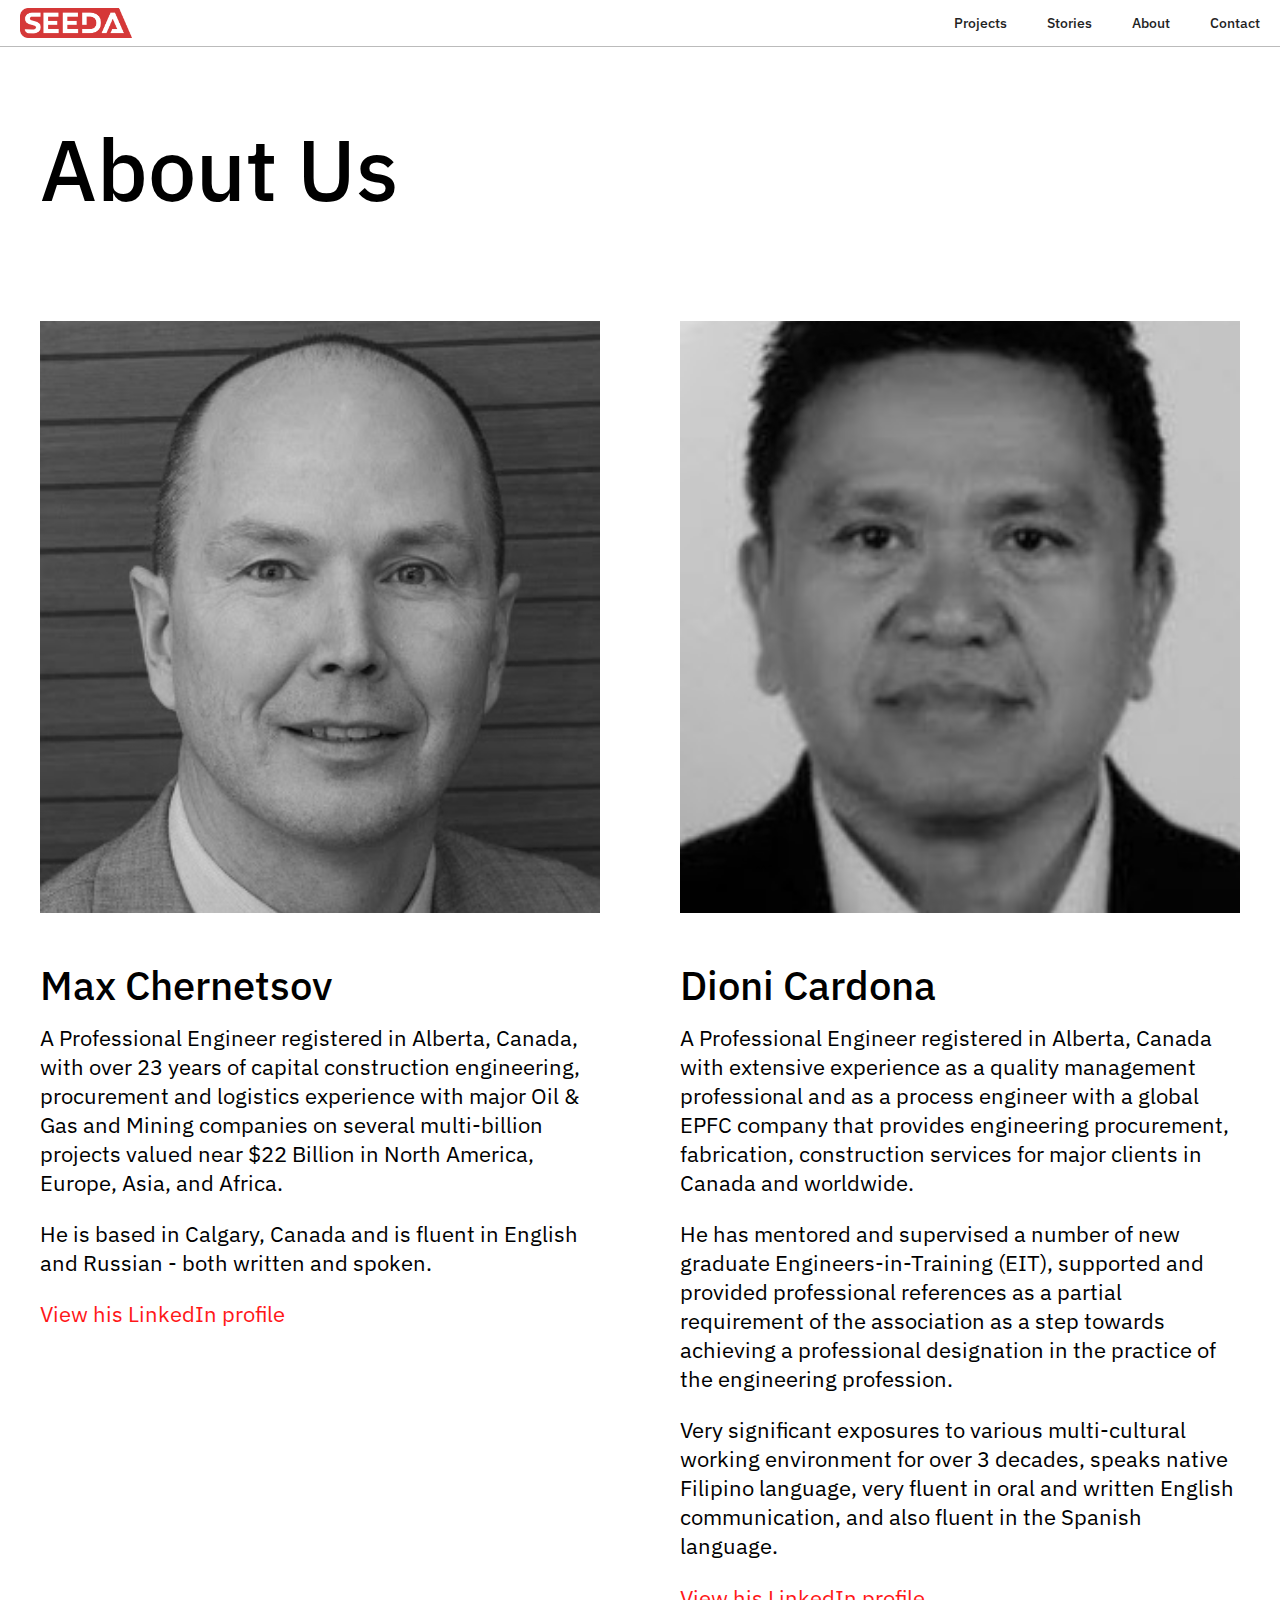
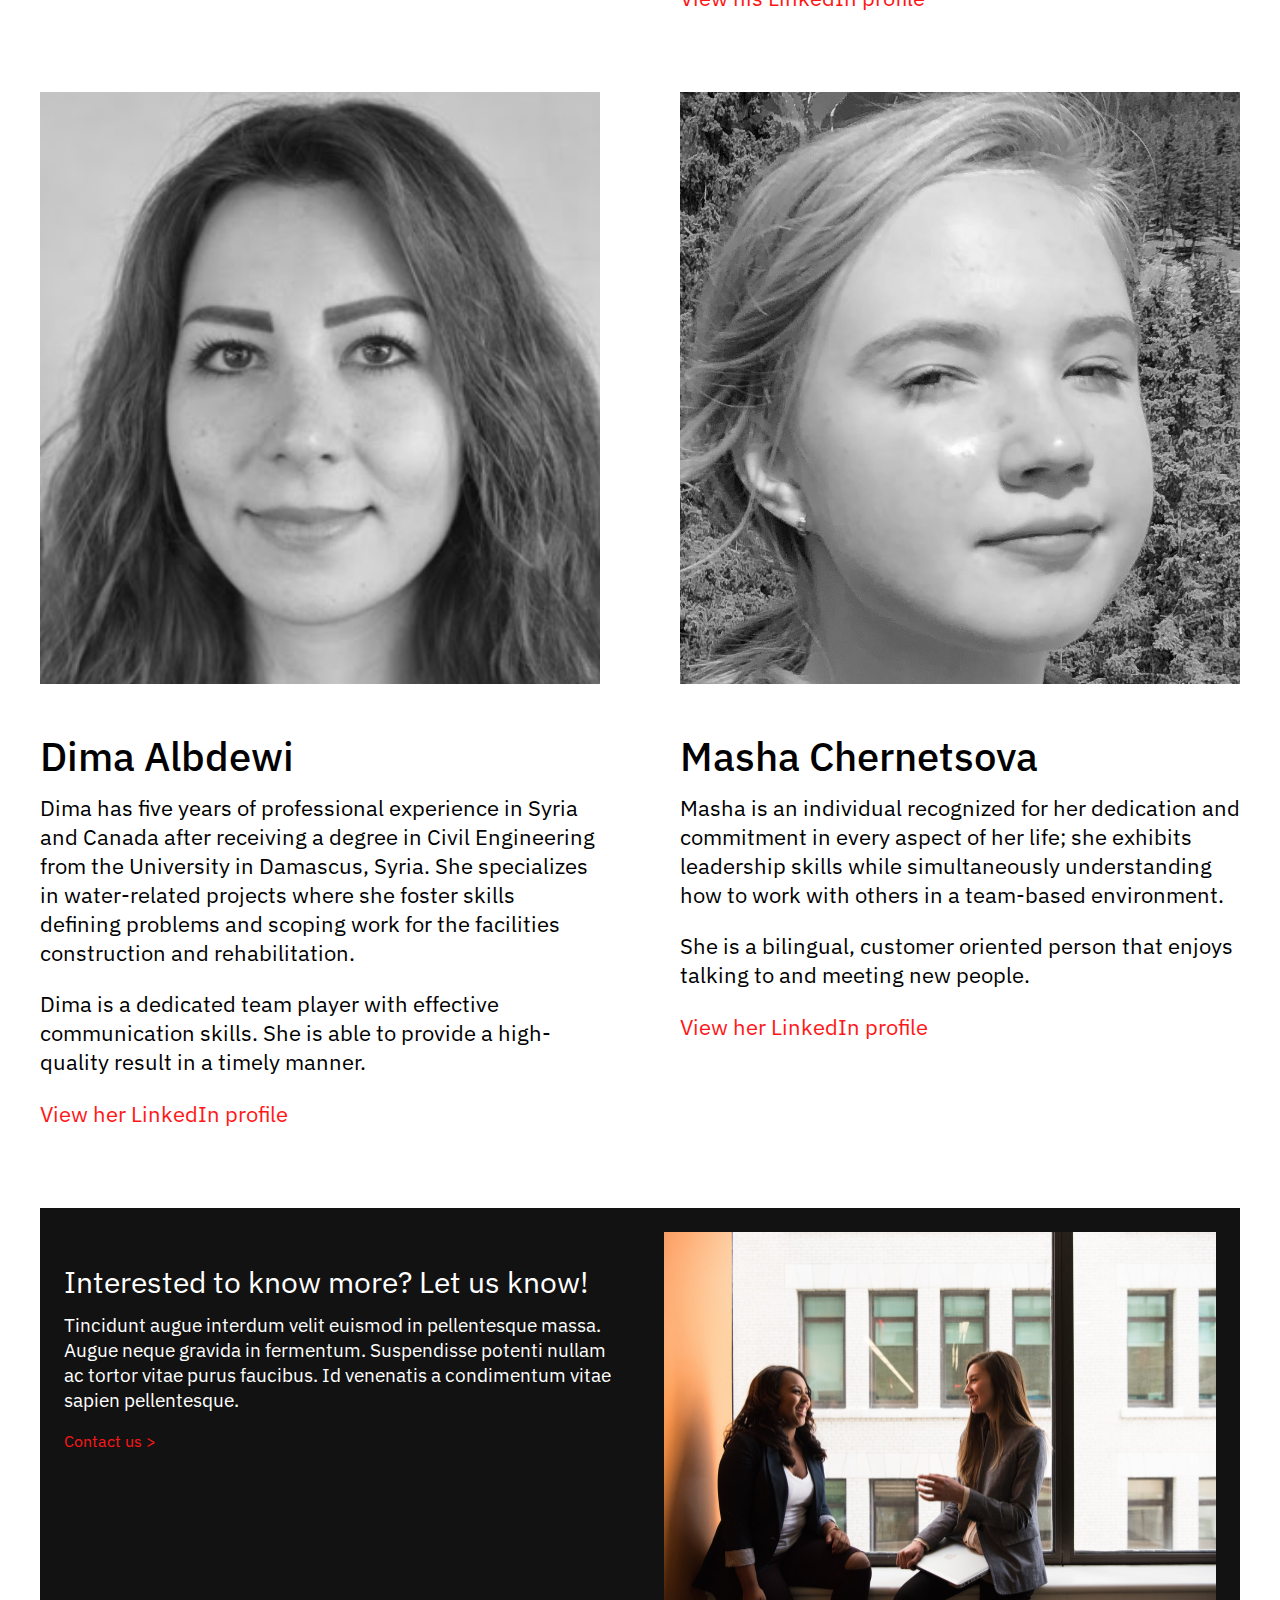
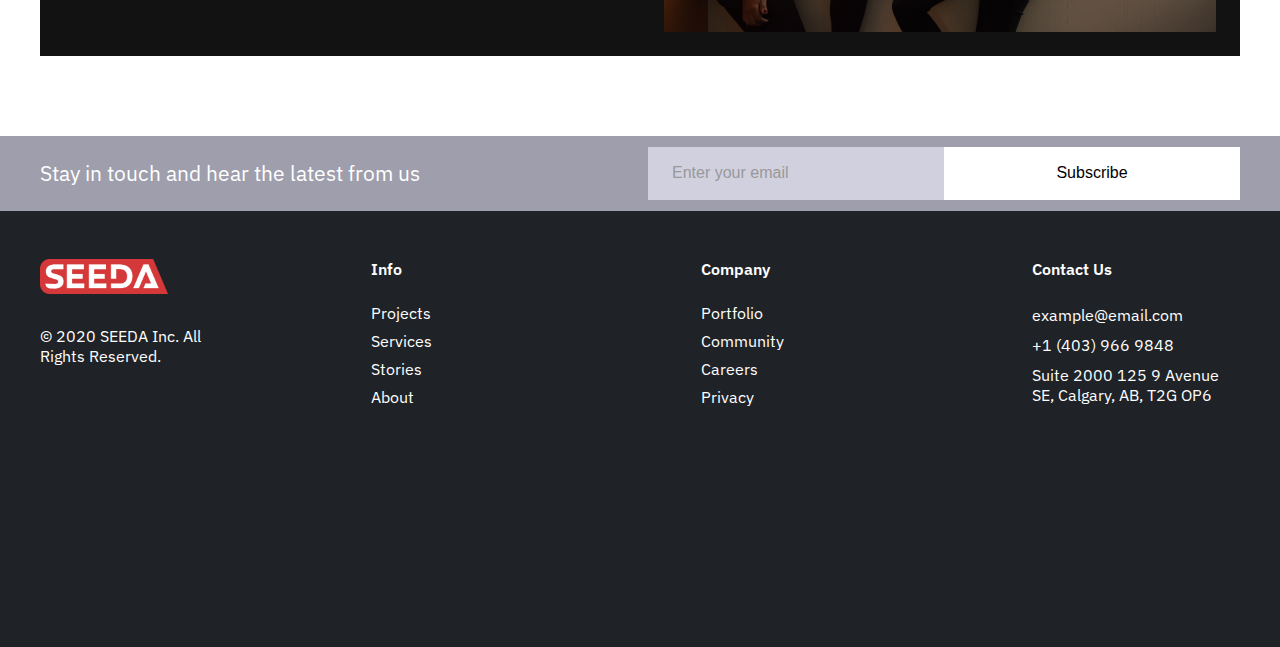
==== P2/pages/about.html @ 29798491 "White header for pages" ====
<!DOCTYPE html>
<html lang="en">

<head>
    <meta charset="UTF-8">
    <meta name="viewport" content="width=device-width, initial-scale=1.0">
    <link rel="shortcut icon" href="/img/favicon.ico" type="image/x-icon">
    <link rel="stylesheet" type="text/css" href="../css/main.css">

    <title>SEEDA</title>
</head>

<body>

    <header class="header">
        <nav>
            <a href="../index.html"><img src="../img/logo.png" alt="Seeda's logo" class="logo"></a>
            <input class="menu-btn" type="checkbox" id="menu-btn" />
            <label class="menu-icon" for="menu-btn"><span class="navicon"></span></label>
            <ul class="menu">
                <li><a href="./projects.html">Projects</a></li>
                <li><a href="./stories.html">Stories</a></li>
                <li><a href="./about.html">About</a></li>
                <li><a href="./contact.html">Contact</a></li>
            </ul>
        </nav>
    </header>

    <div class="cover-medium">
        <div>
            <div class="wrap-content">
                <h1>About Us</h1>
            </div>
        </div>
    </div>


    <main>
        <section class="wrap-content">
            <div class="two-column font-large team">
                <div>
                    <img src="../img/max.jpg" alt="max">
                    <h3>Max Chernetsov</h3>
                    <p>A Professional Engineer registered in Alberta, Canada, with over 23 years of capital construction
                        engineering, procurement and logistics experience with major Oil & Gas and Mining companies on
                        several multi-billion projects valued near $22 Billion in North America, Europe, Asia, and
                        Africa.
                    </p>

                    <p>He is based in Calgary, Canada and is fluent in English and Russian - both written and spoken.
                    </p>
                    <a
                        href="https://www.google.com/url?q=https%3A%2F%2Fwww.linkedin.com%2Fin%2Fchernetsov%2F&sa=D&sntz=1&usg=AFQjCNHEGzBN2hoJpLAjLWZOk4k6UPvl4Q">View
                        his LinkedIn profile</a>
                </div>

                <div>
                    <img src="../img/dioni.jpg" alt="dioni">
                    <h3>Dioni Cardona</h3>
                    <p>A Professional Engineer registered in Alberta, Canada with extensive experience as a quality
                        management professional and as a process engineer with a global EPFC company that provides
                        engineering procurement, fabrication, construction services for major clients in Canada and
                        worldwide.
                    </p>

                    <p>
                        He has mentored and supervised a number of new graduate
                        Engineers-in-Training (EIT), supported and provided professional references as a partial
                        requirement of the association as a step towards achieving a professional designation in the
                        practice of the engineering profession.
                    </p>

                    <p>
                        Very significant exposures to various multi-cultural working environment for over 3 decades,
                        speaks native Filipino language, very fluent in oral and written English communication, and also
                        fluent in the Spanish language.
                    </p>
                    <a
                        href="https://www.google.com/url?q=https%3A%2F%2Fwww.linkedin.com%2Fin%2Fdioni-cardona-p-eng-861a95b%2F&sa=D&sntz=1&usg=AFQjCNEiv5-xa67P0yOlS4v9sBC2MbOwwg">View
                        his LinkedIn profile</a>
                </div>
            </div>


            <div class="two-column font-large team">
                <div>
                    <img src="../img/dima.jpg" alt="dima">
                    <h3>Dima Albdewi</h3>
                    <p>Dima has five years of professional experience in Syria and Canada after receiving a degree in
                        Civil Engineering from the University in Damascus, Syria. She specializes in water-related
                        projects where she foster skills defining problems and scoping work for the facilities
                        construction and rehabilitation.
                    </p>

                    <p>Dima is a dedicated team player with effective communication skills. She is able to provide a
                        high-quality result in a timely manner.
                    </p>
                    <a
                        href="https://www.google.com/url?q=https%3A%2F%2Fwww.linkedin.com%2Fin%2Fdima-albdewi-a69649161%2F&sa=D&sntz=1&usg=AFQjCNGa8SCC_V7tM4zCRSNM-z7qBp2xDg">View
                        her LinkedIn profile</a>
                </div>

                <div>
                    <img src="../img/masha.jpg" alt="masha">
                    <h3>Masha Chernetsova</h3>
                    <p>Masha is an individual recognized for her dedication and commitment in every aspect of her life;
                        she exhibits leadership skills while simultaneously understanding how to work with others in a
                        team-based environment.
                    </p>

                    <p>She is a bilingual, customer oriented person that enjoys talking to and meeting new people.
                    </p>
                    <a
                        href="https://www.google.com/url?q=https%3A%2F%2Fwww.linkedin.com%2Fin%2Fmasha-chernetsov-b4a321187%2F&sa=D&sntz=1&usg=AFQjCNEaito_mWlG30HSMkoLWVFlDtFcXw">View
                        her LinkedIn profile</a>
                </div>
            </div>



            <div class="bg-black large-card">
                <div class="text-white">
                    <h3>Interested to know more? Let us know!</h3>
                    <p>Tincidunt augue interdum velit euismod in pellentesque massa. Augue neque gravida in
                        fermentum.
                        Suspendisse potenti nullam ac tortor vitae purus faucibus. Id venenatis a condimentum
                        vitae
                        sapien
                        pellentesque. </p>                
                    <a href="../pages/contact.html">Contact us ></a>
                </div>
                <img src="../img/contact-us.jpg" alt="project site">
            </div>


        </section>


    </main>



    <div class="footer-contact">
        <div class="wrap-content contact-wrapper">
            <div class="contact-text">Stay in touch and hear the latest from us</div>
            <div>
                <form class="contact-form">
                    <input type="email" id="contact-email" name="email" placeholder="Enter your email">
                    <input type="submit" value="Subscribe" id="contact-submit">
                </form>
            </div>
        </div>
    </div>

    <footer>
        <div class="wrap-footer">
            <div class="footer-list">
                <img src="../img/logo.png" alt="SEEDA logo">
                <p class="regular">© 2020 SEEDA Inc. All Rights Reserved.</p>
            </div>
            <div class="footer-list">
                <p>Info</p>
                <a href="#">Projects</a>
                <a href="#">Services</a>
                <a href="#">Stories</a>
                <a href="#">About</a>
            </div>

            <div class="footer-list">
                <p>Company</p>
                <a href="#">Portfolio</a>
                <a href="#">Community</a>
                <a href="#">Careers</a>
                <a href="#">Privacy</a>
            </div>

            <div class="footer-list">
                <p>Contact Us</p>
                <a href="mailto:example@gmail.com">example@email.com</a>
                <a href="tel:+14039669848">+1 (403) 966 9848</a>
                <a href="#">Suite 2000 125 9 Avenue SE, Calgary, AB, T2G OP6</a>
            </div>
        </div>
    </footer>



</body>


</html>
---- P2/css/main.css ----
@import url('https://fonts.googleapis.com/css2?family=Inconsolata&display=swap');
@import url('https://fonts.googleapis.com/css2?family=Heebo:wght@100;200;300;400;500;600;700;800;900&display=swap');
@import url('https://fonts.googleapis.com/css2?family=IBM+Plex+Sans:ital,wght@0,100;0,200;0,300;0,400;0,500;0,600;0,700;1,100;1,200;1,300;1,400;1,500;1,600;1,700&display=swap');
@import url('https://fonts.googleapis.com/css2?family=IBM+Plex+Mono:ital,wght@0,100;0,200;0,300;0,400;0,500;0,600;0,700;1,100;1,200;1,300;1,400;1,500;1,600;1,700&display=swap');
html {
    box-sizing: border-box;
}

* {
    -webkit-font-smoothing: antialiased;
}

body {
    margin: 0;
    font-family: 'IBM Plex Sans', Arial, sans-serif;
}

.two-column {
    display: grid;
    grid-template-columns: repeat(auto-fill, minmax(48.3%, 1fr));
    column-gap: 2rem;
}

.two-column img {
    width: 100%;
    object-fit: cover;
}

.three-column {
    display: grid;
    grid-template-columns: repeat(auto-fill, minmax(20rem, 1fr));
    column-gap: 2rem;
}

.stories {
    margin-bottom: 3rem;
}

.stories img {
    object-fit: cover;
    height: 25rem;
    width: 100%;
}

.stories a {
    color: black;
}

.story h3 {
    margin-bottom: 0;
}

.story:hover {
    text-decoration: underline;
}

/* Project cards */

.projects {
    margin-bottom: 3rem;
}

.project-card img {
    object-fit: cover;
    height: 50rem;
    width: 100%;
}

.project-card a {
    color: black;
}

.project-card h3 {
    margin-bottom: 0;
}

.project-card:hover {
    text-decoration: underline;
}

/* Project page */

.project {
    background-color: #070707;
    color: white;
}

.project .caption {
    color: #ccc;
}

.project-header {
    object-fit: cover;
    height: 35rem;
    width: 100%;
    margin-top: 1rem;
}

.project .two-column {
    grid-template-columns: repeat(auto-fill, minmax(46.3%, 1fr));
    column-gap: 5rem;
    margin-bottom: 4rem;
}

.project-title {
    font-size: calc(6rem + 6 * ((4.4rem - 320px) / 680));
    line-height: 6rem;
    font-weight: 300;
    color: white;
    margin-block-end: 0;
    max-width: 60rem;
    word-wrap: break-word;
}

.project h2 {
    font-weight: 500;
    max-width: 60rem;
    word-wrap: break-word;
}

.project h3 {
    font-weight: 500;
    border-top: 2px solid white;
    display: inline-block;
    padding-top: 0.5rem;
    margin-top: 4rem;
    margin-bottom: 3rem;
}

.project h4 {
    font-weight: 600;
    color: white;
    margin-block-start: 0rem;
}

p {
    margin-block-start: 0rem;
}

a {
    color: #FF1718;
    text-decoration: none;
}

a:hover {
    text-decoration: underline;
}

img {
    max-width: 100%;
}

.caption {
    font-size: 1rem;
    color: #666;
}

pre {
    border-radius: 0.3rem;
}

/* header */

.header {
    background-color: white;
    position: fixed;
    border-bottom: 1px solid #BBBBBB;
    top: 0;
    width: 100%;
    z-index: 3;
}

.header ul {
    margin: 0;
    padding: 0;
    list-style: none;
    overflow: hidden;
    background-color: white;
}

.header li a {
    display: block;
    padding: 13px 20px;
    font-size: 0.9rem;
    font-weight: 500;
    text-decoration: none;
    color: #222;
}

.header li a:hover, .header .menu-btn:hover {
    text-decoration: underline;
}

.header .logo {
    display: block;
    float: left;
    width: 7rem;
    padding: 8px 20px;
    text-decoration: none;
}

/* menu */

.header .menu {
    clear: both;
    max-height: 0;
    transition: max-height .3s ease-in;
}

/* menu icon */

.header .menu-icon {
    cursor: pointer;
    display: inline-block;
    float: right;
    padding: 24px 20px;
    position: relative;
    user-select: none;
}

.header .menu-icon .navicon {
    background: #111;
    display: block;
    height: 2px;
    position: relative;
    transition: background .3s ease-out;
    width: 18px;
}

.header .menu-icon .navicon:before, .header .menu-icon .navicon:after {
    background: #111;
    content: '';
    display: block;
    height: 100%;
    position: absolute;
    transition: all .2s ease-out;
    width: 100%;
}

.header .menu-icon .navicon:before {
    top: 5px;
}

.header .menu-icon .navicon:after {
    top: -5px;
}

/* menu btn */

.header .menu-btn {
    display: none;
}

.header .menu-btn:checked~.menu {
    max-height: 540px;
}

.header .menu-btn:checked~.menu-icon .navicon {
    background: transparent;
}

.header .menu-btn:checked~.menu-icon .navicon:before {
    transform: rotate(-45deg);
}

.header .menu-btn:checked~.menu-icon .navicon:after {
    transform: rotate(45deg);
}

.header .menu-btn:checked~.menu-icon:not(.steps) .navicon:before, .header .menu-btn:checked~.menu-icon:not(.steps) .navicon:after {
    top: 0;
}

/* 48em = 768px */

@media (min-width: 65em) {
    .header li {
        float: left;
    }
    .header .menu {
        clear: none;
        float: right;
        max-height: none;
    }
    .header .menu-icon {
        display: none;
    }
    .demo {
        margin-bottom: 6rem;
        background-color: #DEDDE1;
    }
}

/* body */

main {
    padding-top: 2.9rem;
    padding-left: 1rem;
    padding-right: 1rem;
    margin-bottom: 5rem;
}

.brands {
    display: grid;
    grid-template-columns: repeat(auto-fill, minmax(6rem, 1fr));
    column-gap: 3rem;
    align-items: center;
    justify-items: center;
    max-width: 75rem;
    margin-left: auto;
    margin-right: auto;
    padding-right: 1rem;
    padding-left: 1rem;
}

.brands img {
    filter: grayscale(100%);
    max-height: 6rem;
    max-width: 8rem;
}

.brands img:hover {
    filter: grayscale(0%);
}

.wrap-content {
    max-width: 75rem;
    margin-left: auto;
    margin-right: auto;
    padding: 0rem 0rem;
}

section {
    padding: 4rem 1rem 5rem 1rem;
}

.section-body {
    display: grid;
    grid-template-columns: repeat(auto-fill, minmax(51%, 1fr));
    margin-bottom: 1rem;
}

.services-list {
    display: grid;
    grid-template-columns: repeat(auto-fill, minmax(15rem, 1fr));
    column-gap: 5.1rem;
}

.service img {
    max-width: 2rem;
    max-height: 2rem;
    padding-bottom: 0;
    padding-top: 2rem;
}

.service h3 {
    font-size: calc(1.4rem + 6 * ((4.4rem - 320px) / 680));
    font-weight: 600;
}

.service p {
    font-size: calc(1.2rem + 6 * ((4.4rem - 320px) / 680));
}

/* 
  TEXT ELEMENTS -------------------
*/

/* For display purposes (to remove warnings) */

.cover-medium {
    padding: 5rem 1rem 1rem 1rem;
}

.cover-medium h1 {
    color: black;
}

.landing {
    padding: 3rem 1rem 0rem 1rem;
    /* background: linear-gradient(0deg, rgba(255, 255, 255, 1) 0%, rgb(190, 218, 240) 50%); */
    /* background-color: rgb(224, 233, 240); */
    /* background-color: #71719d;
    opacity: 1;
    background-image: radial-gradient(circle at center center, #ff0000, #71719d), repeating-radial-gradient(circle at center center, #990b0b, #a10a0a, 6px, transparent 12px, transparent 6px);
    background-blend-mode: multiply;
    background-attachment: fixed; */
    /* background: url(/img/landing-4.jpg);
    background-attachment: fixed;
    background-position: right;
    background-repeat: no-repeat; */
    /* background-color: #000;
    background: url(/img/landing-4.jpg);
    background-position: right;
    background-repeat: no-repeat;
    background-attachment: fixed; */
}

.landing h1 {
    font-size: calc(5.5rem + 6 * ((4.4rem - 320px) / 680));
    font-weight: 600;
    line-height: 6rem;
    color: black;
    word-wrap: break-word;
}

.landing img {
    margin-top: 4rem;
}

.subheading {
    font-size: calc(1.8rem + 6 * ((4.4rem - 320px) / 680));
    font-weight: 500;
    color: black;
}

h1 {
    font-size: calc(5.5rem + 6 * ((4.4rem - 320px) / 680));
    font-weight: 500;
    line-height: 4rem;
    color: #000;
}

section h2 {
    font-weight: 500;
    font-size: 2.4rem;
    display: grid;
    grid-template-columns: repeat(auto-fill, minmax(50%, 30rem));
    margin-block-start: 0;
    padding-top: 1.5rem;
}

h2 {
    font-size: calc(1.8rem + 6 * ((4.4rem - 320px) / 680));
}

h3 {
    font-size: 1.9rem;
    font-weight: 400;
    margin-block-end: 0.7rem;
}

h4 {
    font-size: 1.3rem;
    font-weight: 300;
    color: #111;
}

.thin {
    font-weight: 100;
}

.extra-light {
    font-weight: 200;
}

.light {
    font-weight: 300;
}

.regular {
    font-weight: 400;
}

.medium {
    font-weight: 500;
}

.semi-bold {
    font-weight: 600;
}

.bold {
    font-weight: 700;
}

/* COLOUR */

.text-black {
    color: black;
}

.text-white {
    color: white;
}

.bg-black {
    background-color: #121212;
}

.bg-gray {
    background-color: #EEF1F7;
    /* background: linear-gradient(0deg, rgba(255, 255, 255, 1) 0%, rgba(212, 219, 224, 1) 100%); */
}

.bg-dark-gray {
    background-color: #353A3E;
}

.bg-black-gray {
    background-color: #121619;
    color: white;
}

.red {
    background-color: #EE0005;
}

.pale-red {
    background-color: #FF1D27;
}

.black {
    background-color: #000;
}

.dark-gray {
    background-color: #131619;
}

.gray {
    background-color: #353A3E;
}

.light-gray {
    background-color: #C2C7CC;
}

/* Image size */

.image-very-large {
    height: 50rem;
    width: 100%;
    object-fit: cover;
}

.image-large {
    height: 35rem;
    width: 100%;
    object-fit: cover;
}

.image-medium {
    height: 25rem;
    width: 100%;
    object-fit: cover;
}

.image-small {
    height: 20rem;
    width: 100%;
    object-fit: cover;
}

/* Font sizes */

.font-small {
    font-size: 0.9rem;
}

.font-medium {
    font-size: 1.2rem;
}

.font-large {
    font-size: 1.4rem;
}

.font-extra-large {
    font-size: 1.6rem;
}

/* Submit and reset buttons */

.button-nav {
    display: inline-block;
    color: white;
    background-color: #FC001F;
    font-size: 1rem;
    padding: 0.8rem 1.5rem;
    margin-bottom: 1rem;
    margin-top: 1rem;
    text-decoration: none;
    border: none;
    cursor: pointer;
    transition: 0.2s;
}

.button-nav:hover {
    background-color: #da0019;
    color: white;
    text-decoration: none;
}

input[type="submit"], input[type="reset"] {
    color: white;
    background-color: #FF001D;
    font-size: 1rem;
    padding: 1rem 3.5rem;
    border: none;
    cursor: pointer;
    transition: 0.2s;
}

input[type="submit"]:hover, input[type="reset"]:hover {
    border: none;
    background-color: #df001a;
    transition: 0.2s;
}

/* Form */

textarea {
    border: none;
    background-color: #F4F4F4;
    padding: 1.5rem;
    margin-top: 0.3rem;
    font-family: 'Heebo';
    font-size: 1rem;
    font-weight: 400;
    resize: vertical;
    outline-color: red;
}

/* Learned about focus from here: https://stackoverflow.com/questions/16156594/how-to-change-border-color-of-textarea-on-focus */

input {
    padding: 1.5rem;
    border: none;
    background-color: #F4F4F4;
    font-size: 1rem;
    font-weight: 400;
    outline-color: red;
}

.order-confirm {
    max-width: 36.6rem;
    background-color: #F4F4F4;
    padding: 1.5rem;
}

.order-request {
    display: grid;
    gap: 1rem;
    max-width: 40rem
}

/* learned about fr units from here: https://css-tricks.com/introduction-fr-css-unit/ */

.input-group-1, .input-group-2 {
    background-color: transparent;
    display: grid;
    grid-template-columns: repeat(auto-fill, minmax(15rem, 2fr));
    gap: 1rem;
}

.input-group-3 {
    display: grid;
    grid-template-rows: 1fr;
    gap: 1rem;
    width: inherit;
}

::placeholder {
    color: #999999;
}

label {
    display: block;
}

/* Link image and Brand image grid */

.single-image {
    border: 1px solid #ccc;
    margin-top: 1rem;
    margin-bottom: 1rem;
}

.image-link, .potential-imagery {
    background-color: transparent;
    display: grid;
    grid-template-columns: repeat(auto-fill, minmax(49%, 1fr));
    gap: 1rem;
    max-width: 60rem;
}

/* Cards */

.cards img {
    transition: 0.1s;
}

.cards img:hover {
    filter: grayscale(100%);
    transition: 0.1s ease-in;
}

.cards h3 {
    margin-block-start: 0rem;
    margin-block-end: 0.1rem;
    color: white;
}

.cards h4 {
    color: white;
    margin-block-start: 0.5rem;
    margin-block-end: 3rem;
}

.cards a {
    color: white;
}

.large-card {
    padding: 1.5rem;
    display: grid;
    grid-template-columns: repeat(auto-fill, minmax(47.9%, 1fr));
    column-gap: 3rem;
    row-gap: 2rem;
    margin-top: 2rem;
    justify-content: space-evenly;
}

.large-card p {
    font-size: 1.2rem;
}

.large-card img {
    height: 25rem;
    width: 100%;
    object-fit: cover;
    padding-bottom: 0rem;
}

.article-card-wrapper {
    display: grid;
    grid-template-columns: repeat(auto-fill, minmax(48.8%, 1fr));
    column-gap: 1rem;
    row-gap: 1rem;
}

.article-card {
    background-color: #fff;
    display: grid;
    grid-template-columns: repeat(auto-fill, minmax(48%, 1fr));
    padding: 1.5rem 1.5rem;
    column-gap: 1rem;
    row-gap: 1rem;
}

.article-card h3 {
    font-size: 1.6rem;
    font-weight: 400;
    margin-block-start: 0;
}

.article-card img {
    object-fit: cover;
    justify-self: end;
}

.article-header {
    object-fit: cover;
    height: 25rem;
    width: 100%;
    margin-top: 5rem;
}

.article-title {
    max-width: 50rem;
    font-size: calc(3.1rem + 6 * ((4.4rem - 320px) / 680));
    font-weight: 400;
}

.author {
    font-weight: 300;
    font-size: 2rem;
    border-bottom: 1px solid #111;
    padding-bottom: 2rem;
}

.article-date {
    font-size: 1.2rem;
    font-weight: 500;
    color: #777;
    flex: 1 1 8rem;
}

.article-body {
    flex: 55rem;
}

.article {
    display: flex;
    flex-wrap: wrap;
}

.members {
    display: grid;
    grid-template-columns: repeat(auto-fit, minmax(7rem, 1fr));
    column-gap: 1rem;
    row-gap: 1rem;
    align-content: center;
}

.members img {
    object-fit: cover;
    width: 8rem;
    height: 9rem;
    filter: grayscale(100%);
}

.two-column.team {
    display: grid;
    grid-template-columns: repeat(auto-fill, minmax(46.3%, 1fr));
    column-gap: 5rem;
}

.team {
    margin-bottom: 5rem;
}

.team h3 {
    font-size: 2.5rem;
    font-weight: 500;
}

.team img {
    object-fit: cover;
    filter: grayscale(100%);
    max-height: 37rem;
}

footer {
    background-color: #1F2327;
    color: white;
    padding: 3rem 1rem 15rem 1rem;
}

footer p {
    font-weight: 600;
    font-size: 1rem;
}

footer a {
    color: white;
    text-decoration: none;
    font-size: 1rem;
}

footer a:hover {
    text-decoration: underline;
    color: white;
}

footer img {
    width: 8rem;
}

.footer-contact {
    background-color: #9E9EAC;
    color: white;
}

.contact-wrapper {
    display: grid;
    grid-template-columns: repeat(auto-fit, minmax(15rem, 1fr));
    padding-right: 1rem;
    padding-left: 1rem;
    align-items: center;
    justify-content: space-between;
    column-gap: 1rem;
}

.contact-form {
    display: grid;
    grid-template-columns: repeat(auto-fit, minmax(10rem, 1fr));
    grid-template-rows: 3.3rem;
    padding: 0.7rem 0rem 0.7rem 0rem;
    justify-content: end;
}

#contact-email {
    background-color: #D0D0DF;
    outline: none;
}

#contact-submit {
    background-color: white;
    color: black;
}

#contact-submit:hover {
    background-color: black;
    color: white;
}

.contact-text {
    padding: 1rem 0rem 1rem 0rem;
    font-size: 1.3rem;
}

.wrap-footer {
    max-width: 75rem;
    margin-left: auto;
    margin-right: auto;
    display: grid;
    grid-template-columns: repeat(auto-fill, minmax(5rem, 13em));
    justify-content: space-between;
    row-gap: 3em;
    column-gap: 3rem;
    font-size: 1rem;
}

.footer-list {
    display: inline-grid;
    row-gap: 0.5rem;
}

.footer-copyright {
    font-size: 0.9rem;
    margin-top: 8rem;
    color: #aaa;
}
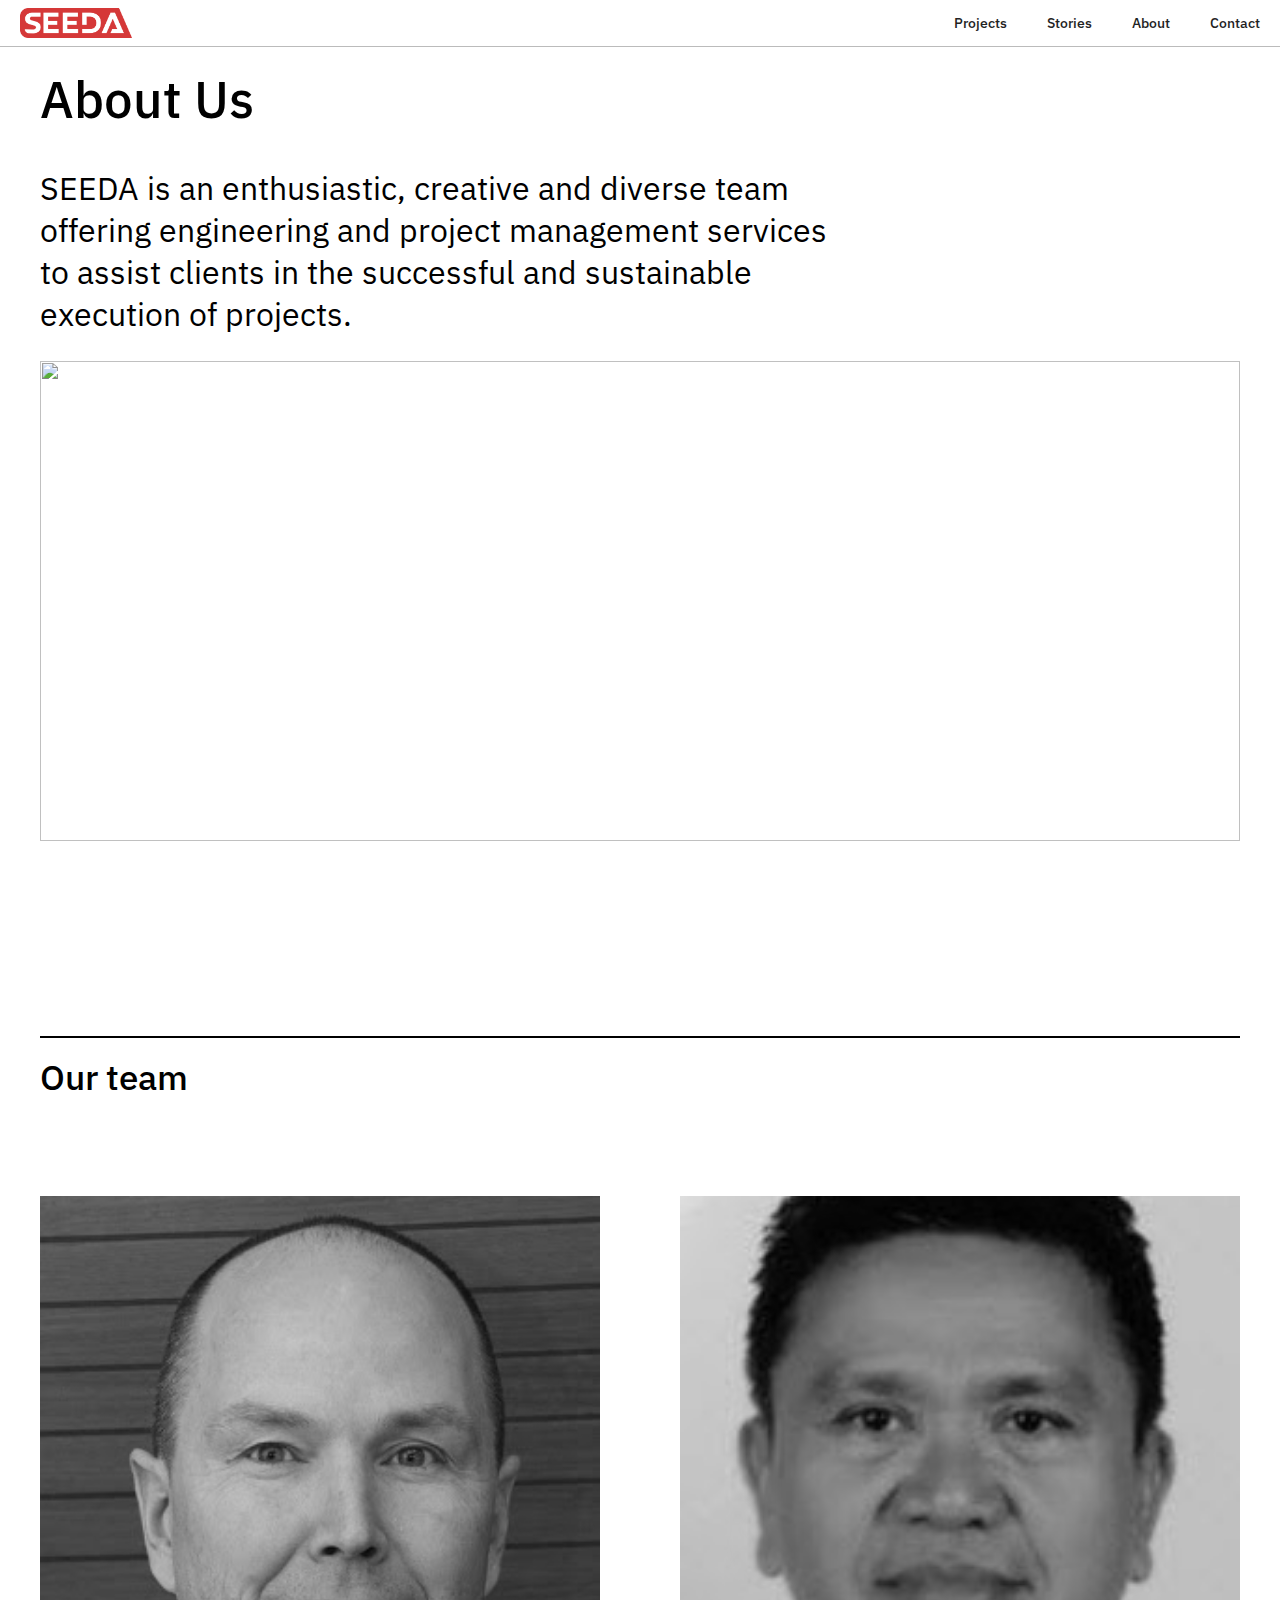
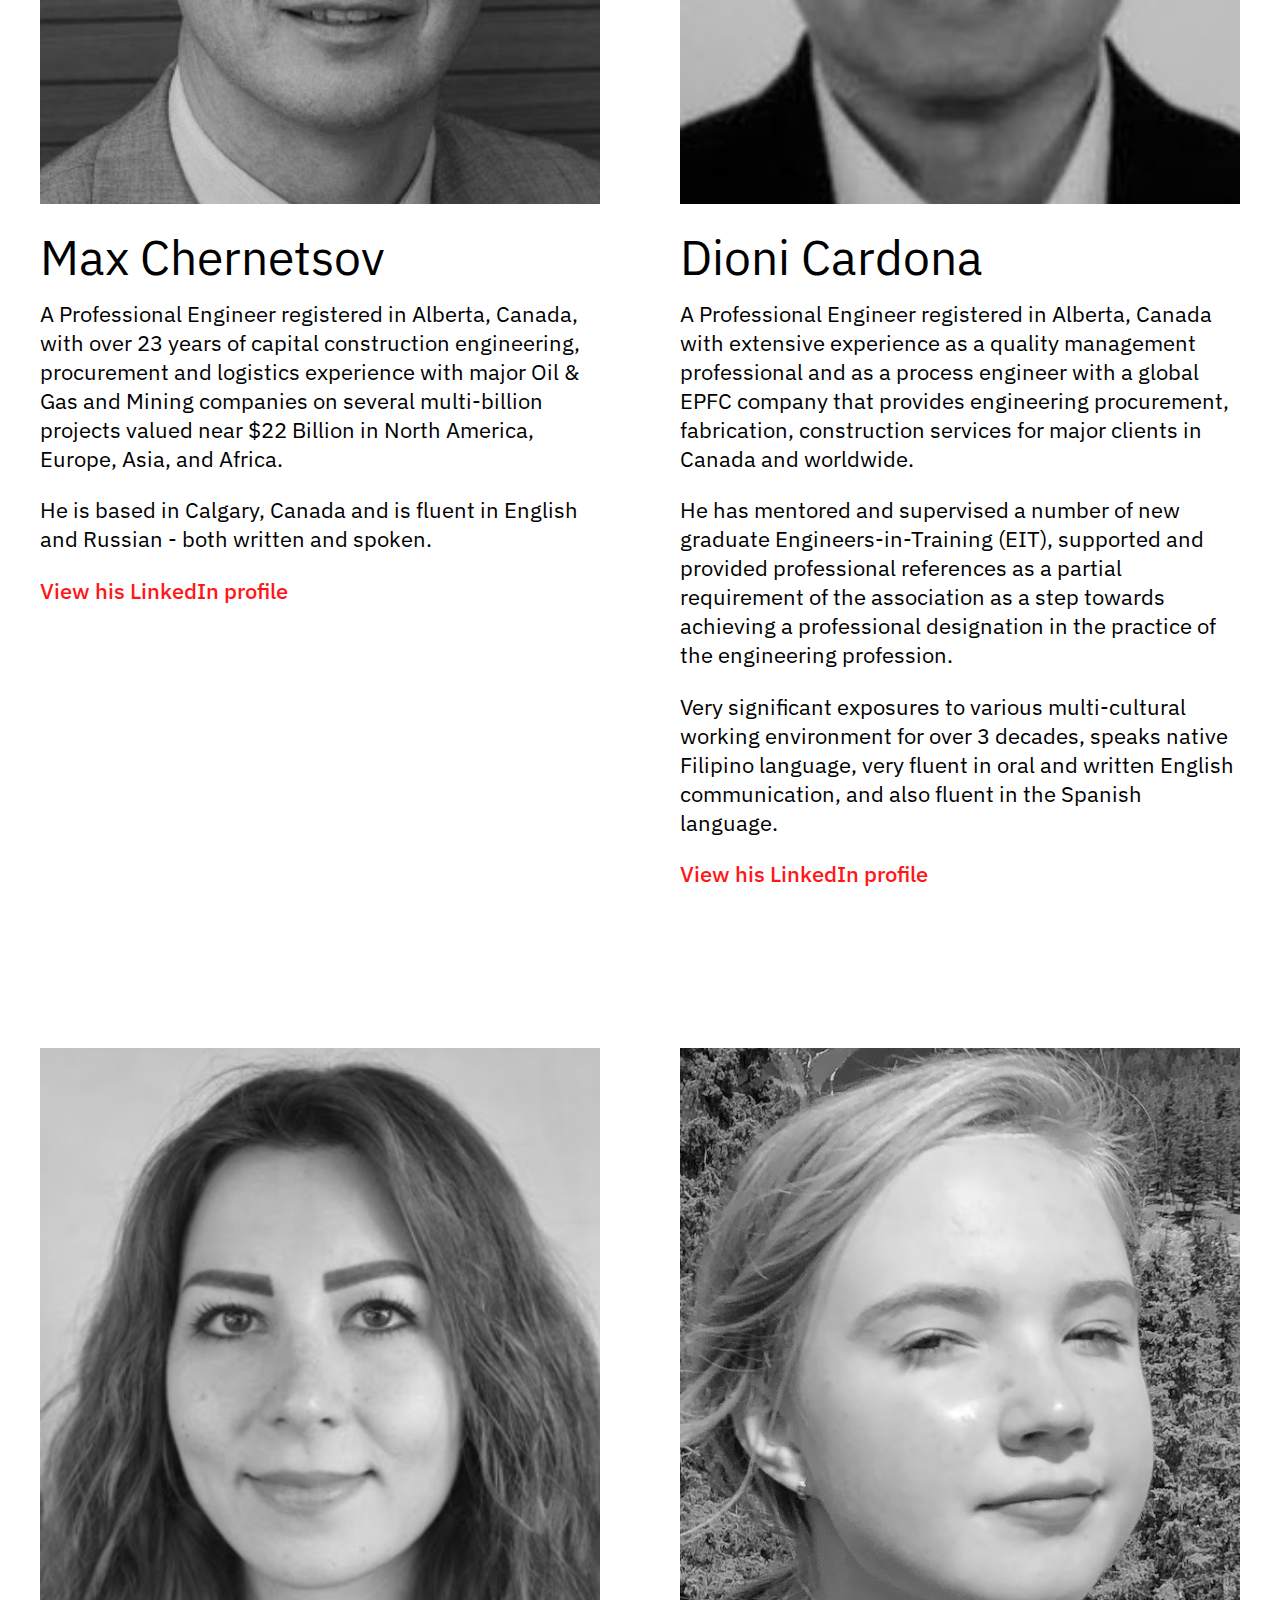
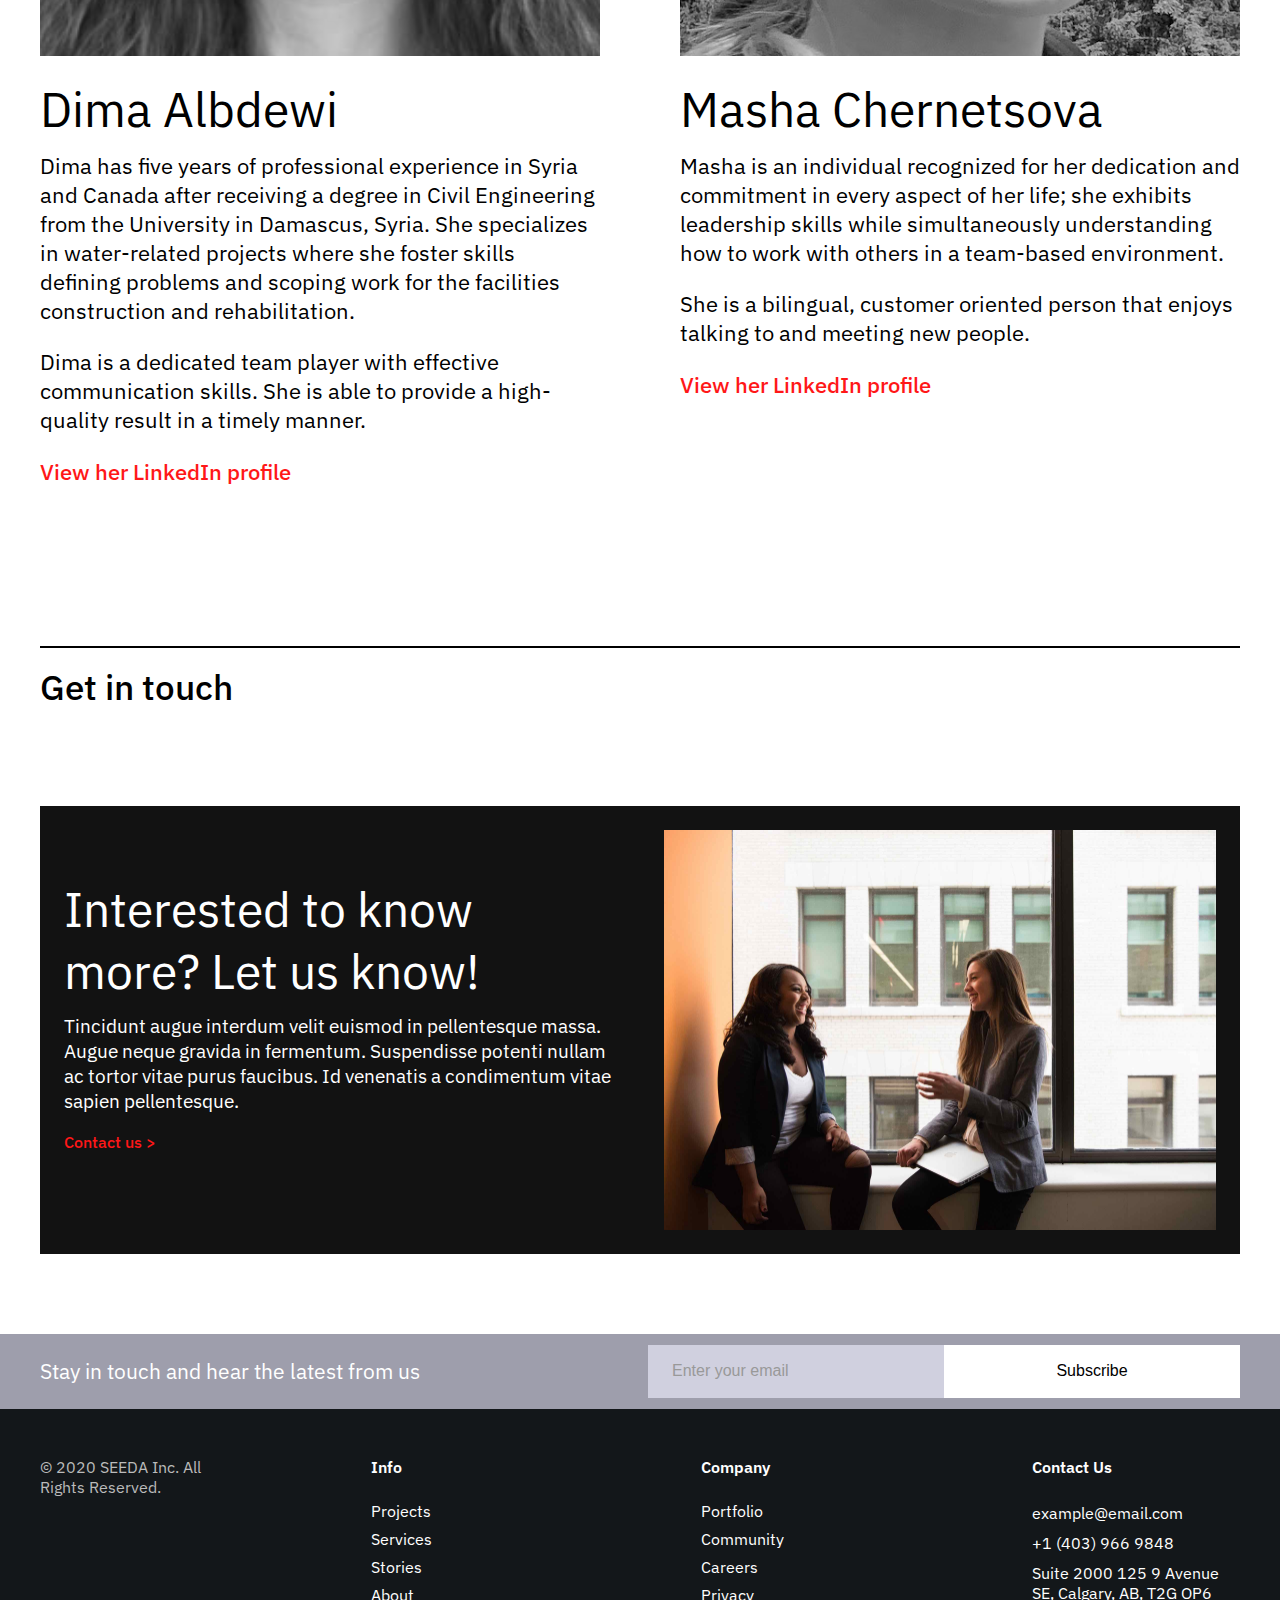
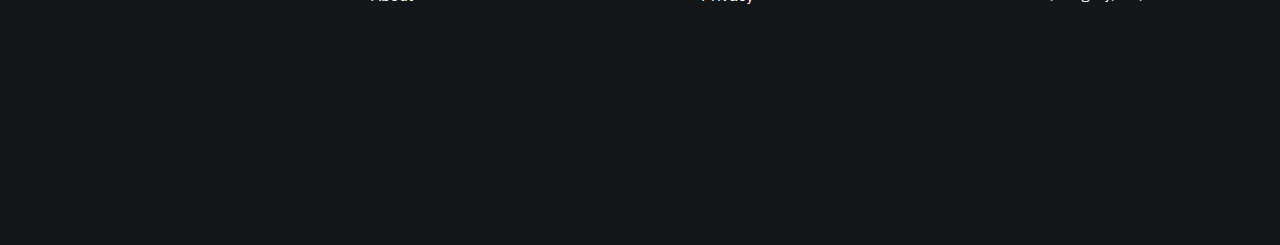
==== commit 86f8e10b: "Removed background colours, redesigned other pages" ====
--- a/P2/pages/about.html
+++ b/P2/pages/about.html
@@ -30,6 +30,10 @@
         <div>
             <div class="wrap-content">
                 <h1>About Us</h1>
+                <h2>SEEDA is an enthusiastic, creative and diverse team offering engineering and project management
+                    services to assist clients in the successful and sustainable execution of projects.
+                </h2>
+                <img src="/img/covers/about-cover.jpg" alt="">
             </div>
         </div>
     </div>
@@ -37,6 +41,7 @@
 
     <main>
         <section class="wrap-content">
+            <h3 class="body-heading">Our team</h3>
             <div class="two-column font-large team">
                 <div>
                     <img src="../img/max.jpg" alt="max">
@@ -118,6 +123,8 @@
 
 
 
+            <h3 class="body-heading">Get in touch</h3>
+
             <div class="bg-black large-card">
                 <div class="text-white">
                     <h3>Interested to know more? Let us know!</h3>
@@ -126,7 +133,7 @@
                         Suspendisse potenti nullam ac tortor vitae purus faucibus. Id venenatis a condimentum
                         vitae
                         sapien
-                        pellentesque. </p>                
+                        pellentesque. </p>
                     <a href="../pages/contact.html">Contact us ></a>
                 </div>
                 <img src="../img/contact-us.jpg" alt="project site">
@@ -155,8 +162,7 @@
     <footer>
         <div class="wrap-footer">
             <div class="footer-list">
-                <img src="../img/logo.png" alt="SEEDA logo">
-                <p class="regular">© 2020 SEEDA Inc. All Rights Reserved.</p>
+                <p class="regular copyright">© 2020 SEEDA Inc. All Rights Reserved.</p>
             </div>
             <div class="footer-list">
                 <p>Info</p>
--- a/P2/css/main.css
+++ b/P2/css/main.css
@@ -19,6 +19,7 @@
     display: grid;
     grid-template-columns: repeat(auto-fill, minmax(48.3%, 1fr));
     column-gap: 2rem;
+    row-gap: 1rem;
 }
 
 .two-column img {
@@ -32,26 +33,25 @@
     column-gap: 2rem;
 }
 
+#more-stories {
+    background: url(/img/more-stories.jpg);
+    padding: 0.1rem 1rem 1rem 1rem;
+    color: white;
+}
+
+#more-stories:hover {
+    text-decoration: none;
+}
+
+
 .stories {
     margin-bottom: 3rem;
 }
 
 .stories img {
     object-fit: cover;
-    height: 25rem;
-    width: 100%;
-}
-
-.stories a {
-    color: black;
-}
-
-.story h3 {
-    margin-bottom: 0;
-}
-
-.story:hover {
-    text-decoration: underline;
+    height: 14rem;
+    width: 100%;
 }
 
 /* Project cards */
@@ -60,18 +60,34 @@
     margin-bottom: 3rem;
 }
 
+.project-card {
+    margin-bottom: 4rem;
+}
+
+.project-card a {
+    display: grid;
+    grid-template-columns: repeat(auto-fill, minmax(49%, 1fr)); 
+    column-gap: 1rem;
+}
+
 .project-card img {
     object-fit: cover;
-    height: 50rem;
+    height: 25rem;
     width: 100%;
 }
 
 .project-card a {
-    color: black;
+    color: black;    
 }
 
 .project-card h3 {
-    margin-bottom: 0;
+    font-size: 2.6rem;
+    font-weight: 400;    
+    margin-block-start: 0;
+}
+
+.project-card p {
+    font-size: 1.3rem;
 }
 
 .project-card:hover {
@@ -80,13 +96,13 @@
 
 /* Project page */
 
-.project {
+/* .project {
     background-color: #070707;
     color: white;
-}
+} */
 
 .project .caption {
-    color: #ccc;
+    color: #555;
 }
 
 .project-header {
@@ -103,24 +119,23 @@
 }
 
 .project-title {
-    font-size: calc(6rem + 6 * ((4.4rem - 320px) / 680));
+    font-size: calc(4.5rem + 6 * ((4.4rem - 320px) / 680));
     line-height: 6rem;
-    font-weight: 300;
-    color: white;
+    font-weight: 400;
     margin-block-end: 0;
     max-width: 60rem;
     word-wrap: break-word;
 }
 
-.project h2 {
-    font-weight: 500;
+.project h2 {    
+    font-weight: 400;
     max-width: 60rem;
     word-wrap: break-word;
 }
 
 .project h3 {
     font-weight: 500;
-    border-top: 2px solid white;
+    border-top: 2px solid black;
     display: inline-block;
     padding-top: 0.5rem;
     margin-top: 4rem;
@@ -129,8 +144,20 @@
 
 .project h4 {
     font-weight: 600;
-    color: white;
+    color: black;
     margin-block-start: 0rem;
+}
+
+
+.other-project h4{
+    font-size: 2.5rem;
+    margin-block-start: 1.2rem;
+    margin-block-end: 0;
+}
+
+.other-project h5 {
+    font-weight: 400;
+    font-size: 1.1rem;    
 }
 
 p {
@@ -140,6 +167,10 @@
 a {
     color: #FF1718;
     text-decoration: none;
+}
+
+.white-link:hover {
+    color: white;
 }
 
 a:hover {
@@ -269,6 +300,10 @@
 
 .header .menu-btn:checked~.menu-icon:not(.steps) .navicon:before, .header .menu-btn:checked~.menu-icon:not(.steps) .navicon:after {
     top: 0;
+}
+
+.header.scrolled {
+    background-color: black;
 }
 
 /* 48em = 768px */
@@ -368,57 +403,81 @@
 
 /* For display purposes (to remove warnings) */
 
+  
+  @-webkit-keyframes run {
+      0% {
+        left: 0;
+        transform: translateX(100%);
+      }
+      100% {
+        left: 100%;
+        transform: translateX(-100%);
+      }
+  }
+
+
 .cover-medium {
-    padding: 5rem 1rem 1rem 1rem;
+    padding: 2rem 1rem 1rem 1rem;
 }
 
 .cover-medium h1 {
-    color: black;
+    font-size: 3.2rem;
+    font-weight: 500;
+    /* animation: linear infinite alternate;
+    animation-name: run;
+    animation-duration: 10s; */
+
+}
+
+.cover-medium h2 {
+    font-size: 2rem;
+    font-weight: 400;
+    max-width: 50rem;
+}
+
+.cover-medium img {
+    height: 30rem;
+    width: 100%;
+    object-fit: cover;
 }
 
 .landing {
-    padding: 3rem 1rem 0rem 1rem;
-    /* background: linear-gradient(0deg, rgba(255, 255, 255, 1) 0%, rgb(190, 218, 240) 50%); */
-    /* background-color: rgb(224, 233, 240); */
-    /* background-color: #71719d;
-    opacity: 1;
-    background-image: radial-gradient(circle at center center, #ff0000, #71719d), repeating-radial-gradient(circle at center center, #990b0b, #a10a0a, 6px, transparent 12px, transparent 6px);
-    background-blend-mode: multiply;
-    background-attachment: fixed; */
-    /* background: url(/img/landing-4.jpg);
-    background-attachment: fixed;
-    background-position: right;
-    background-repeat: no-repeat; */
-    /* background-color: #000;
-    background: url(/img/landing-4.jpg);
-    background-position: right;
-    background-repeat: no-repeat;
-    background-attachment: fixed; */
+    padding: 5rem 1rem 4rem 1rem;
+    /* background-color: #F2F4F8; */
+    /* background-color: #e4ecf8; */
+    background-color: #EEF1F7;
 }
 
 .landing h1 {
-    font-size: calc(5.5rem + 6 * ((4.4rem - 320px) / 680));
+    font-size: calc(3.2rem + 6 * ((4.4rem - 320px) / 680));
     font-weight: 600;
-    line-height: 6rem;
-    color: black;
-    word-wrap: break-word;
+    line-height: 4rem;
+    color: #222;
 }
 
 .landing img {
-    margin-top: 4rem;
+    margin-top: 2.5rem;
+    height: 33rem;
 }
 
 .subheading {
-    font-size: calc(1.8rem + 6 * ((4.4rem - 320px) / 680));
-    font-weight: 500;
-    color: black;
+    font-size: calc(1.7rem + 6 * ((4.4rem - 320px) / 680));
+    font-weight: 500;
+    color: #555;
+}
+
+.body-heading {
+    font-weight: 500;
+    font-size: 2.2rem;
+    border-top: 2px solid;
+    padding-top: 1rem;
+    margin-bottom: 6rem;
+    margin-top: 8rem;
 }
 
 h1 {
     font-size: calc(5.5rem + 6 * ((4.4rem - 320px) / 680));
     font-weight: 500;
-    line-height: 4rem;
-    color: #000;
 }
 
 section h2 {
@@ -428,6 +487,7 @@
     grid-template-columns: repeat(auto-fill, minmax(50%, 30rem));
     margin-block-start: 0;
     padding-top: 1.5rem;
+    border-top: 2px solid black;
 }
 
 h2 {
@@ -442,7 +502,7 @@
 
 h4 {
     font-size: 1.3rem;
-    font-weight: 300;
+    font-weight: 400;
     color: #111;
 }
 
@@ -488,9 +548,9 @@
     background-color: #121212;
 }
 
-.bg-gray {
-    background-color: #EEF1F7;
-    /* background: linear-gradient(0deg, rgba(255, 255, 255, 1) 0%, rgba(212, 219, 224, 1) 100%); */
+.bg-gray {    
+    /* background-color: rgba(212, 219, 224, 1); */
+    background-color: #F2F4F8;
 }
 
 .bg-dark-gray {
@@ -567,7 +627,7 @@
 }
 
 .font-extra-large {
-    font-size: 1.6rem;
+    font-size: 1.7rem;
 }
 
 /* Submit and reset buttons */
@@ -577,7 +637,7 @@
     color: white;
     background-color: #FC001F;
     font-size: 1rem;
-    padding: 0.8rem 1.5rem;
+    padding: 0.8rem 2rem;
     margin-bottom: 1rem;
     margin-top: 1rem;
     text-decoration: none;
@@ -688,29 +748,40 @@
 /* Cards */
 
 .cards img {
-    transition: 0.1s;
-}
-
-.cards img:hover {
-    filter: grayscale(100%);
-    transition: 0.1s ease-in;
-}
-
-.cards h3 {
+    transition: 0.2s ease-in;
+}
+
+.card img:hover {
+    -webkit-box-shadow: 0px 0px 50px -3px rgb(190, 190, 190);
+    box-shadow: 0px 0px 50px -3px rgb(190, 190, 190);
+    transition: 0.2s ease-in;
+}
+
+.card h3 {
     margin-block-start: 0rem;
     margin-block-end: 0.1rem;
-    color: white;
-}
-
-.cards h4 {
-    color: white;
+    color: black;
+}
+
+.card h4 {
     margin-block-start: 0.5rem;
-    margin-block-end: 3rem;
-}
-
-.cards a {
-    color: white;
-}
+    margin-block-end: 5rem;
+    color: black;
+}
+
+.card a {
+    color: black;
+}
+
+.card {
+    transition: 0.2s ease-in;
+}
+
+.card:hover {
+    transform: scale(1.02);
+    transition: 0.2s ease-in;
+}
+
 
 .large-card {
     padding: 1.5rem;
@@ -722,8 +793,17 @@
     justify-content: space-evenly;
 }
 
+.large-card h3 {
+    font-size: 3rem;
+    font-weight: 400;
+}
+
 .large-card p {
     font-size: 1.2rem;
+}
+
+.large-card a {
+    font-weight: 500;
 }
 
 .large-card img {
@@ -741,18 +821,23 @@
 }
 
 .article-card {
-    background-color: #fff;
+    background-color: #F2F4F8;
     display: grid;
     grid-template-columns: repeat(auto-fill, minmax(48%, 1fr));
-    padding: 1.5rem 1.5rem;
+    padding: 2rem 1.5rem;
     column-gap: 1rem;
     row-gap: 1rem;
+    margin-bottom: 1rem;
 }
 
 .article-card h3 {
     font-size: 1.6rem;
-    font-weight: 400;
+    font-weight: 500;
     margin-block-start: 0;
+}
+
+.article-card a {
+    font-weight: 500;
 }
 
 .article-card img {
@@ -774,10 +859,11 @@
 }
 
 .author {
-    font-weight: 300;
-    font-size: 2rem;
+    font-weight: 400;
+    font-size: 1.7rem;
     border-bottom: 1px solid #111;
-    padding-bottom: 2rem;
+    padding-bottom: 1.5rem;
+    margin-bottom: 4rem;
 }
 
 .article-date {
@@ -815,25 +901,34 @@
     display: grid;
     grid-template-columns: repeat(auto-fill, minmax(46.3%, 1fr));
     column-gap: 5rem;
-}
+    row-gap: 5rem;
+}
+
 
 .team {
-    margin-bottom: 5rem;
+    margin-bottom: 10rem;
 }
 
 .team h3 {
-    font-size: 2.5rem;
-    font-weight: 500;
+    font-size: 3rem;
+    font-weight: 400;
+    margin-block-start: 0rem;
 }
 
 .team img {
     object-fit: cover;
     filter: grayscale(100%);
-    max-height: 37rem;
+    max-height: 38rem;
+    max-width: 35rem;
+    margin-bottom: 1rem;
+}
+
+.team a {
+    font-weight: 500;
 }
 
 footer {
-    background-color: #1F2327;
+    background-color: #13171A;
     color: white;
     padding: 3rem 1rem 15rem 1rem;
 }
@@ -918,8 +1013,6 @@
     row-gap: 0.5rem;
 }
 
-.footer-copyright {
-    font-size: 0.9rem;
-    margin-top: 8rem;
-    color: #aaa;
+.copyright {
+    color: #bbb;
 }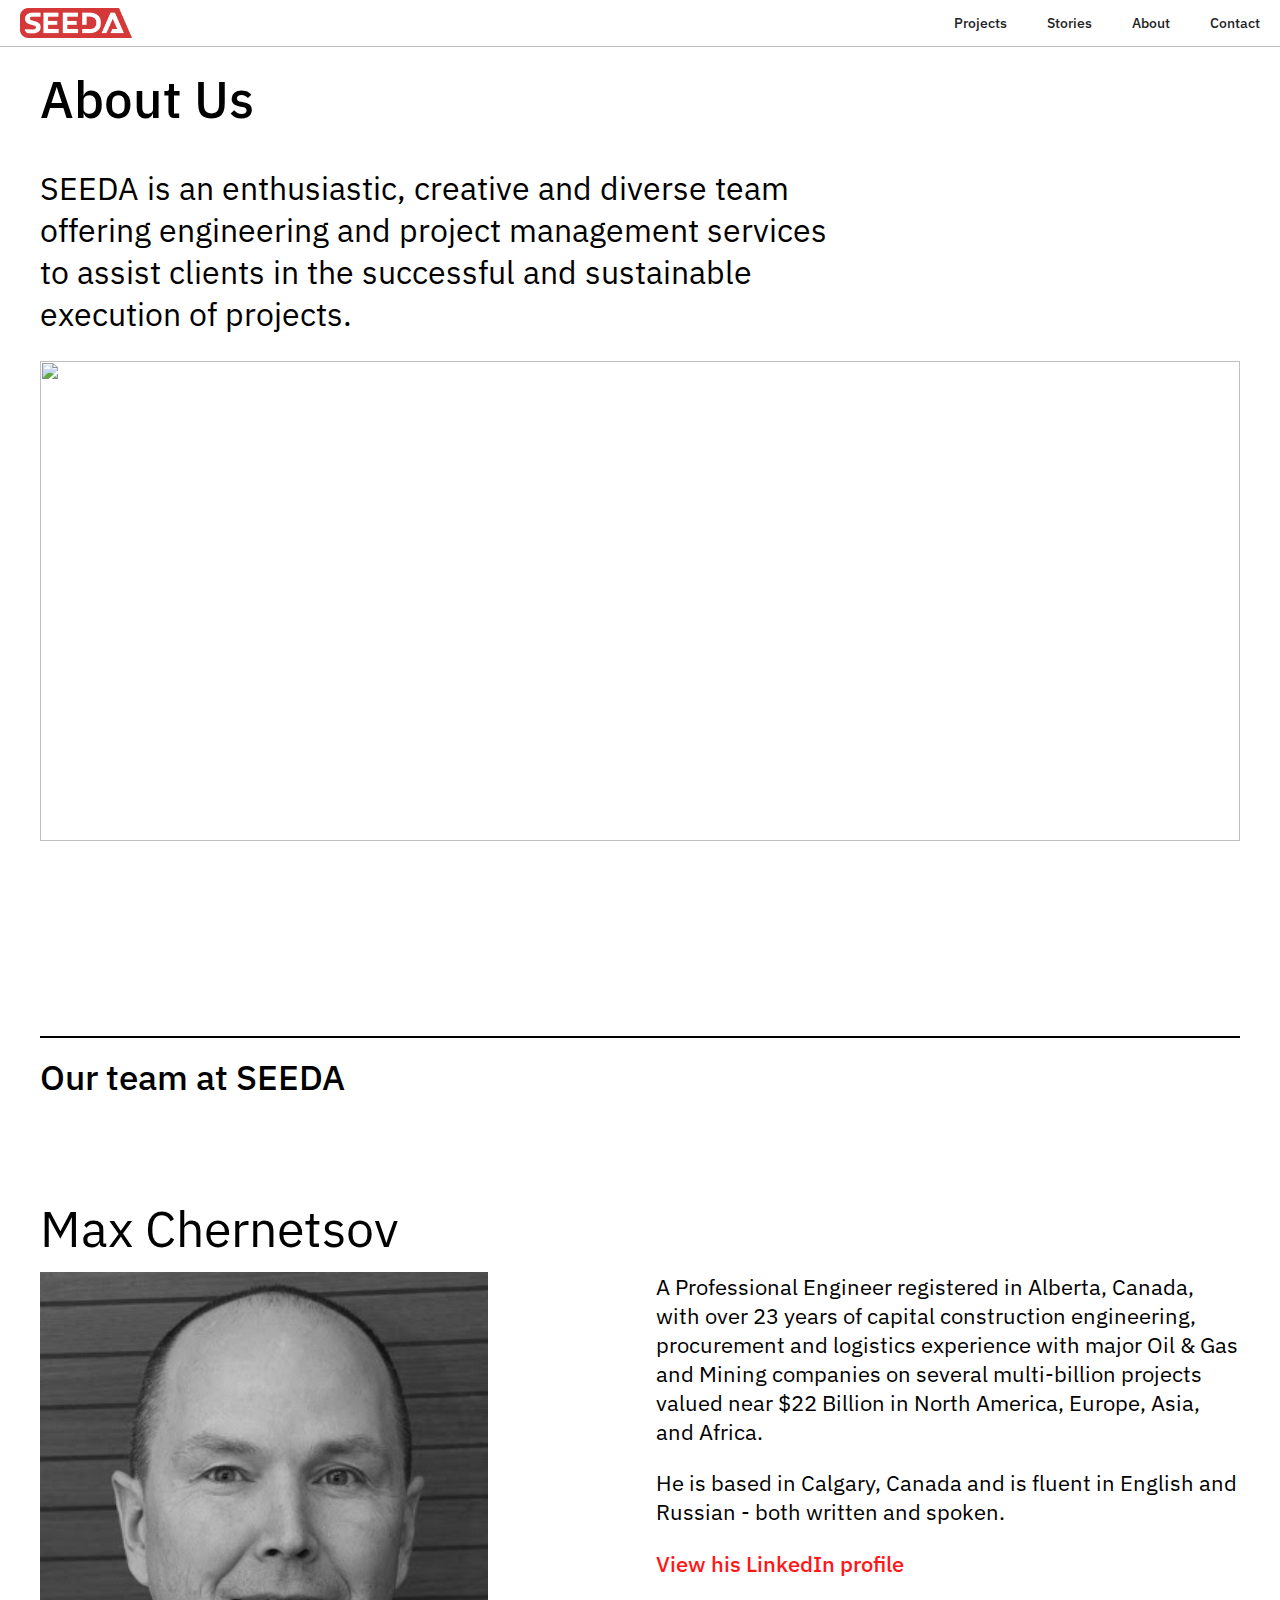
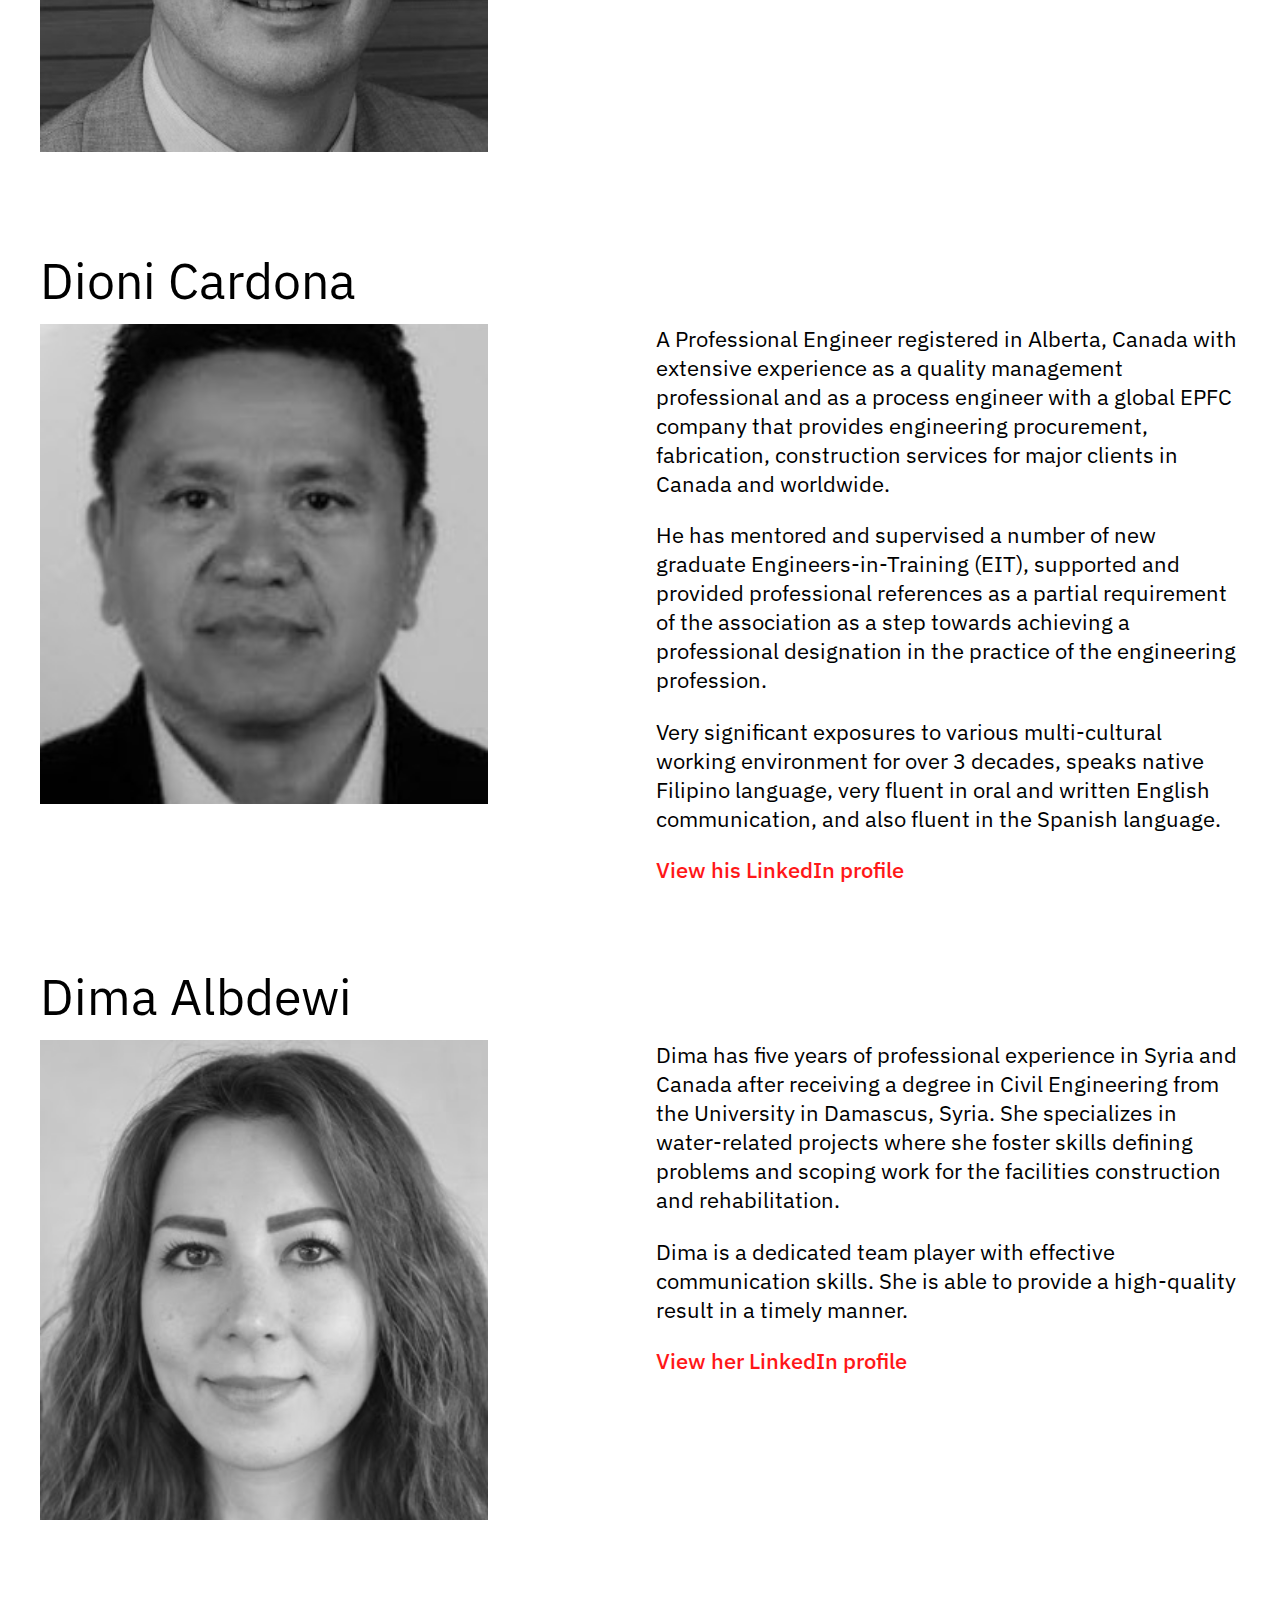
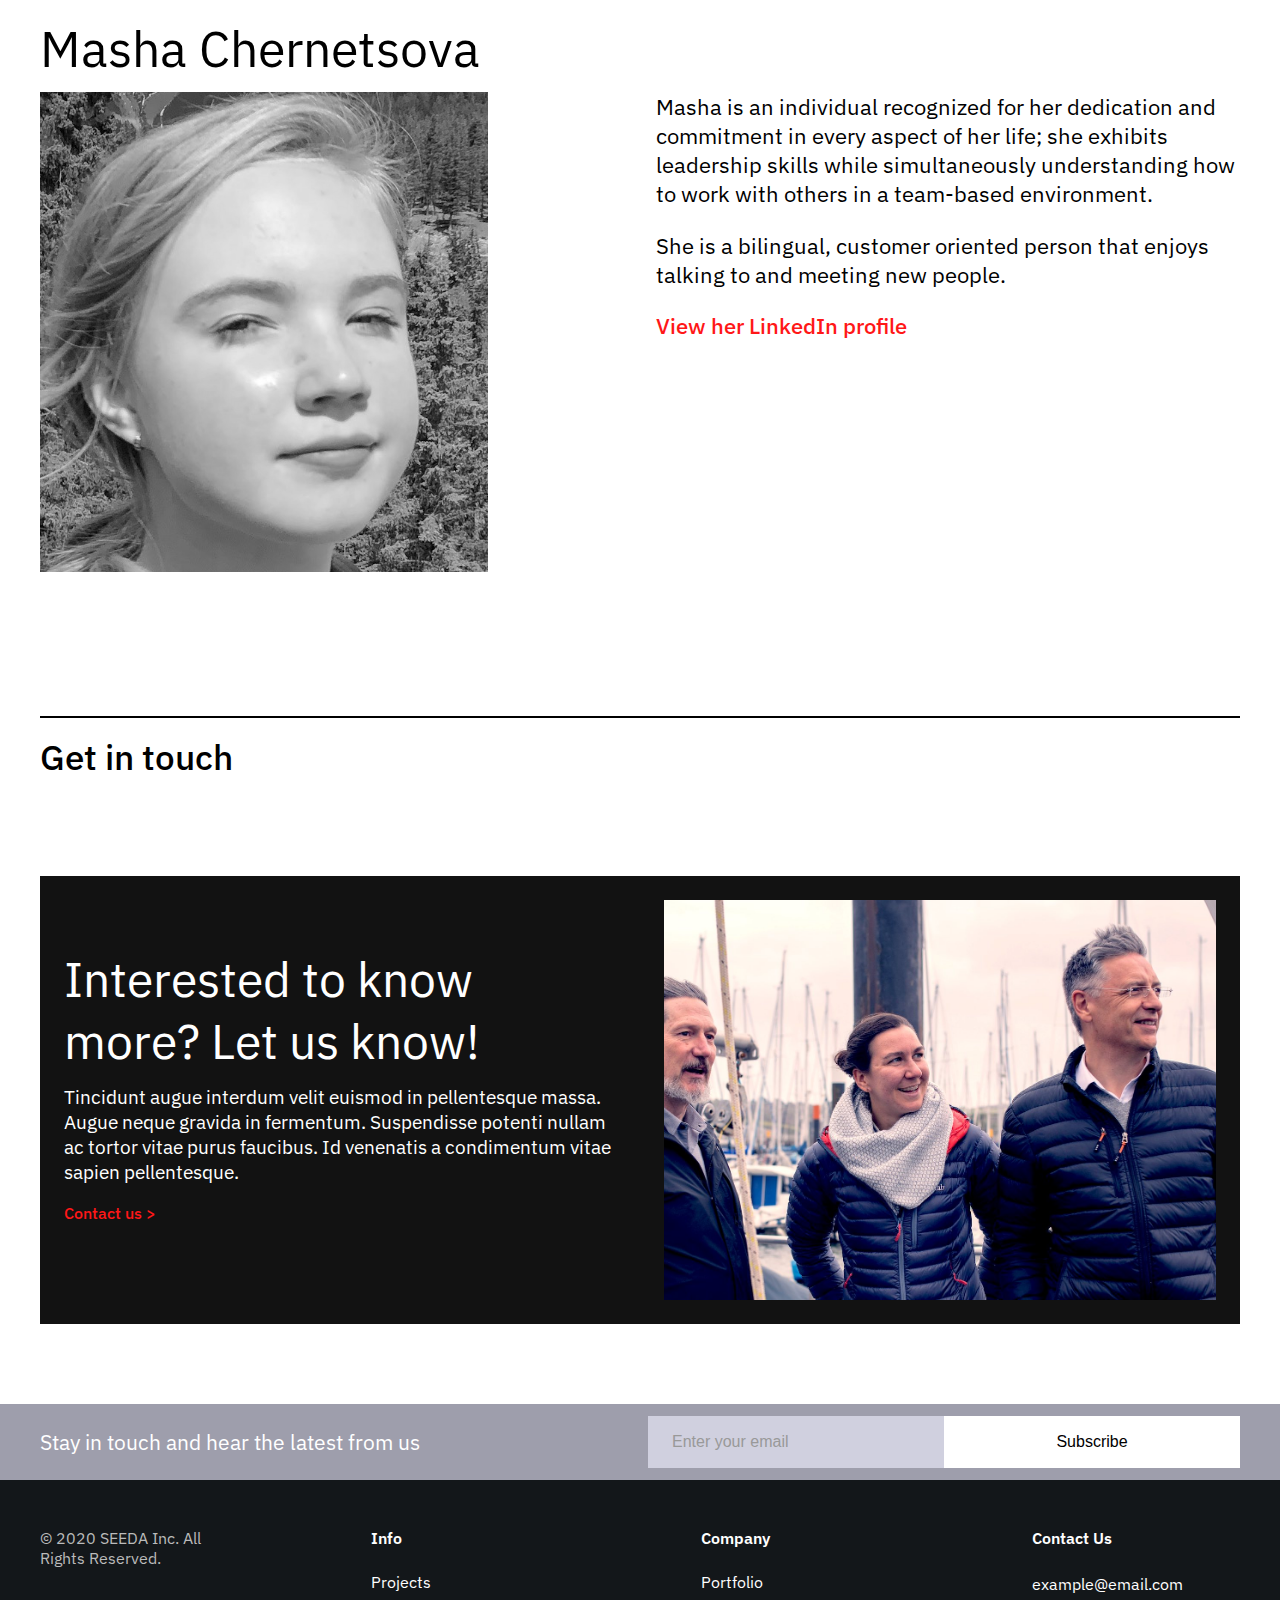
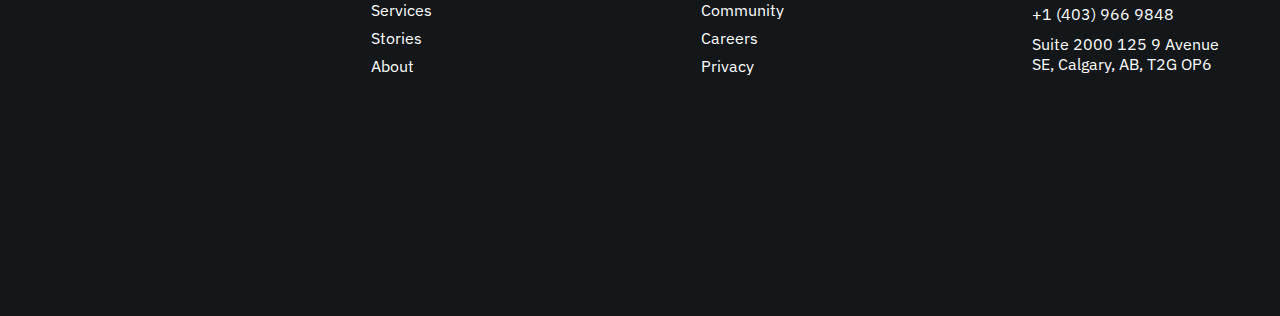
==== commit 1f7ffa0a: "Added portfolio page" ====
--- a/P2/pages/about.html
+++ b/P2/pages/about.html
@@ -41,87 +41,123 @@
 
     <main>
         <section class="wrap-content">
-            <h3 class="body-heading">Our team</h3>
-            <div class="two-column font-large team">
-                <div>
-                    <img src="../img/max.jpg" alt="max">
+            <h3 class="body-heading">Our team at SEEDA</h3>
+
+            <div class="font-large">
+                <div class="team">
                     <h3>Max Chernetsov</h3>
-                    <p>A Professional Engineer registered in Alberta, Canada, with over 23 years of capital construction
-                        engineering, procurement and logistics experience with major Oil & Gas and Mining companies on
-                        several multi-billion projects valued near $22 Billion in North America, Europe, Asia, and
-                        Africa.
-                    </p>
-
-                    <p>He is based in Calgary, Canada and is fluent in English and Russian - both written and spoken.
-                    </p>
-                    <a
-                        href="https://www.google.com/url?q=https%3A%2F%2Fwww.linkedin.com%2Fin%2Fchernetsov%2F&sa=D&sntz=1&usg=AFQjCNHEGzBN2hoJpLAjLWZOk4k6UPvl4Q">View
-                        his LinkedIn profile</a>
-                </div>
-
-                <div>
-                    <img src="../img/dioni.jpg" alt="dioni">
+                    <div class="two-column">
+                        <img src="../img/max.jpg" alt="max">
+                        <div>
+                            <p>A Professional Engineer registered in Alberta, Canada, with over 23 years of capital
+                                construction
+                                engineering, procurement and logistics experience with major Oil & Gas and Mining
+                                companies
+                                on
+                                several multi-billion projects valued near $22 Billion in North America, Europe, Asia,
+                                and
+                                Africa.
+                            </p>
+
+                            <p>He is based in Calgary, Canada and is fluent in English and Russian - both written and
+                                spoken.
+                            </p>
+                            <a
+                                href="https://www.google.com/url?q=https%3A%2F%2Fwww.linkedin.com%2Fin%2Fchernetsov%2F&sa=D&sntz=1&usg=AFQjCNHEGzBN2hoJpLAjLWZOk4k6UPvl4Q">View
+                                his LinkedIn profile</a>
+                        </div>
+                    </div>
+                </div>
+
+                <div class="team">
                     <h3>Dioni Cardona</h3>
-                    <p>A Professional Engineer registered in Alberta, Canada with extensive experience as a quality
-                        management professional and as a process engineer with a global EPFC company that provides
-                        engineering procurement, fabrication, construction services for major clients in Canada and
-                        worldwide.
-                    </p>
-
-                    <p>
-                        He has mentored and supervised a number of new graduate
-                        Engineers-in-Training (EIT), supported and provided professional references as a partial
-                        requirement of the association as a step towards achieving a professional designation in the
-                        practice of the engineering profession.
-                    </p>
-
-                    <p>
-                        Very significant exposures to various multi-cultural working environment for over 3 decades,
-                        speaks native Filipino language, very fluent in oral and written English communication, and also
-                        fluent in the Spanish language.
-                    </p>
-                    <a
-                        href="https://www.google.com/url?q=https%3A%2F%2Fwww.linkedin.com%2Fin%2Fdioni-cardona-p-eng-861a95b%2F&sa=D&sntz=1&usg=AFQjCNEiv5-xa67P0yOlS4v9sBC2MbOwwg">View
-                        his LinkedIn profile</a>
-                </div>
-            </div>
-
-
-            <div class="two-column font-large team">
-                <div>
-                    <img src="../img/dima.jpg" alt="dima">
+                    <div class="two-column">
+                        <img src="../img/dioni.jpg" alt="dioni">
+                        <div>
+                            <p>A Professional Engineer registered in Alberta, Canada with extensive experience as a
+                                quality
+                                management professional and as a process engineer with a global EPFC company that
+                                provides
+                                engineering procurement, fabrication, construction services for major clients in Canada
+                                and
+                                worldwide.
+                            </p>
+
+                            <p>
+                                He has mentored and supervised a number of new graduate
+                                Engineers-in-Training (EIT), supported and provided professional references as a partial
+                                requirement of the association as a step towards achieving a professional designation in
+                                the
+                                practice of the engineering profession.
+                            </p>
+
+                            <p>
+                                Very significant exposures to various multi-cultural working environment for over 3
+                                decades,
+                                speaks native Filipino language, very fluent in oral and written English communication,
+                                and
+                                also
+                                fluent in the Spanish language.
+                            </p>
+                            <a
+                                href="https://www.google.com/url?q=https%3A%2F%2Fwww.linkedin.com%2Fin%2Fdioni-cardona-p-eng-861a95b%2F&sa=D&sntz=1&usg=AFQjCNEiv5-xa67P0yOlS4v9sBC2MbOwwg">View
+                                his LinkedIn profile</a>
+                        </div>
+                    </div>
+                </div>
+
+
+                <div class="team">
                     <h3>Dima Albdewi</h3>
-                    <p>Dima has five years of professional experience in Syria and Canada after receiving a degree in
-                        Civil Engineering from the University in Damascus, Syria. She specializes in water-related
-                        projects where she foster skills defining problems and scoping work for the facilities
-                        construction and rehabilitation.
-                    </p>
-
-                    <p>Dima is a dedicated team player with effective communication skills. She is able to provide a
-                        high-quality result in a timely manner.
-                    </p>
-                    <a
-                        href="https://www.google.com/url?q=https%3A%2F%2Fwww.linkedin.com%2Fin%2Fdima-albdewi-a69649161%2F&sa=D&sntz=1&usg=AFQjCNGa8SCC_V7tM4zCRSNM-z7qBp2xDg">View
-                        her LinkedIn profile</a>
-                </div>
-
-                <div>
-                    <img src="../img/masha.jpg" alt="masha">
+                    <div class="two-column">
+                        <img src="../img/dima.jpg" alt="dima">
+                        <div>
+                            <p>Dima has five years of professional experience in Syria and Canada after receiving a
+                                degree
+                                in
+                                Civil Engineering from the University in Damascus, Syria. She specializes in
+                                water-related
+                                projects where she foster skills defining problems and scoping work for the facilities
+                                construction and rehabilitation.
+                            </p>
+
+                            <p>Dima is a dedicated team player with effective communication skills. She is able to
+                                provide a
+                                high-quality result in a timely manner.
+                            </p>
+                            <a
+                                href="https://www.google.com/url?q=https%3A%2F%2Fwww.linkedin.com%2Fin%2Fdima-albdewi-a69649161%2F&sa=D&sntz=1&usg=AFQjCNGa8SCC_V7tM4zCRSNM-z7qBp2xDg">View
+                                her LinkedIn profile</a>
+                        </div>
+                    </div>
+                </div>
+
+
+                <div class="team">
                     <h3>Masha Chernetsova</h3>
-                    <p>Masha is an individual recognized for her dedication and commitment in every aspect of her life;
-                        she exhibits leadership skills while simultaneously understanding how to work with others in a
-                        team-based environment.
-                    </p>
-
-                    <p>She is a bilingual, customer oriented person that enjoys talking to and meeting new people.
-                    </p>
-                    <a
-                        href="https://www.google.com/url?q=https%3A%2F%2Fwww.linkedin.com%2Fin%2Fmasha-chernetsov-b4a321187%2F&sa=D&sntz=1&usg=AFQjCNEaito_mWlG30HSMkoLWVFlDtFcXw">View
-                        her LinkedIn profile</a>
-                </div>
-            </div>
-
-
+                    <div class="two-column">
+                        <img src="../img/masha.jpg" alt="masha">
+                        <div>
+                            <p>Masha is an individual recognized for her dedication and commitment in every aspect of
+                                her
+                                life;
+                                she exhibits leadership skills while simultaneously understanding how to work with
+                                others in
+                                a
+                                team-based environment.
+                            </p>
+
+                            <p>She is a bilingual, customer oriented person that enjoys talking to and meeting new
+                                people.
+                            </p>
+                            <a
+                                href="https://www.google.com/url?q=https%3A%2F%2Fwww.linkedin.com%2Fin%2Fmasha-chernetsov-b4a321187%2F&sa=D&sntz=1&usg=AFQjCNEaito_mWlG30HSMkoLWVFlDtFcXw">View
+                                her LinkedIn profile</a>
+                        </div>
+                    </div>
+                </div>
+
+            </div>
 
             <h3 class="body-heading">Get in touch</h3>
 
--- a/P2/css/main.css
+++ b/P2/css/main.css
@@ -15,6 +15,20 @@
     font-family: 'IBM Plex Sans', Arial, sans-serif;
 }
 
+.four-column {
+    display: grid;
+    grid-template-columns: repeat(auto-fill, minmax(18rem, 1fr));
+    column-gap: 1rem;
+    row-gap: 0rem; 
+}
+
+.two-row {
+    display: grid;
+    grid-template-rows: repeat(auto-fill, minmax(48.3%, 1fr));
+    column-gap: 1rem;
+    row-gap: 2rem; 
+}
+
 .two-column {
     display: grid;
     grid-template-columns: repeat(auto-fill, minmax(48.3%, 1fr));
@@ -84,10 +98,12 @@
     font-size: 2.6rem;
     font-weight: 400;    
     margin-block-start: 0;
+    max-width: 20rem;
 }
 
 .project-card p {
     font-size: 1.3rem;
+    max-width: 30rem;
 }
 
 .project-card:hover {
@@ -158,6 +174,10 @@
 .other-project h5 {
     font-weight: 400;
     font-size: 1.1rem;    
+}
+
+.other-project h6 {
+    font-size: 1.2rem;
 }
 
 p {
@@ -906,11 +926,11 @@
 
 
 .team {
-    margin-bottom: 10rem;
+    margin-bottom: 5rem;
 }
 
 .team h3 {
-    font-size: 3rem;
+    font-size: 3.1rem;
     font-weight: 400;
     margin-block-start: 0rem;
 }
@@ -918,8 +938,8 @@
 .team img {
     object-fit: cover;
     filter: grayscale(100%);
-    max-height: 38rem;
-    max-width: 35rem;
+    max-height: 30rem;
+    max-width: 28rem;
     margin-bottom: 1rem;
 }
 
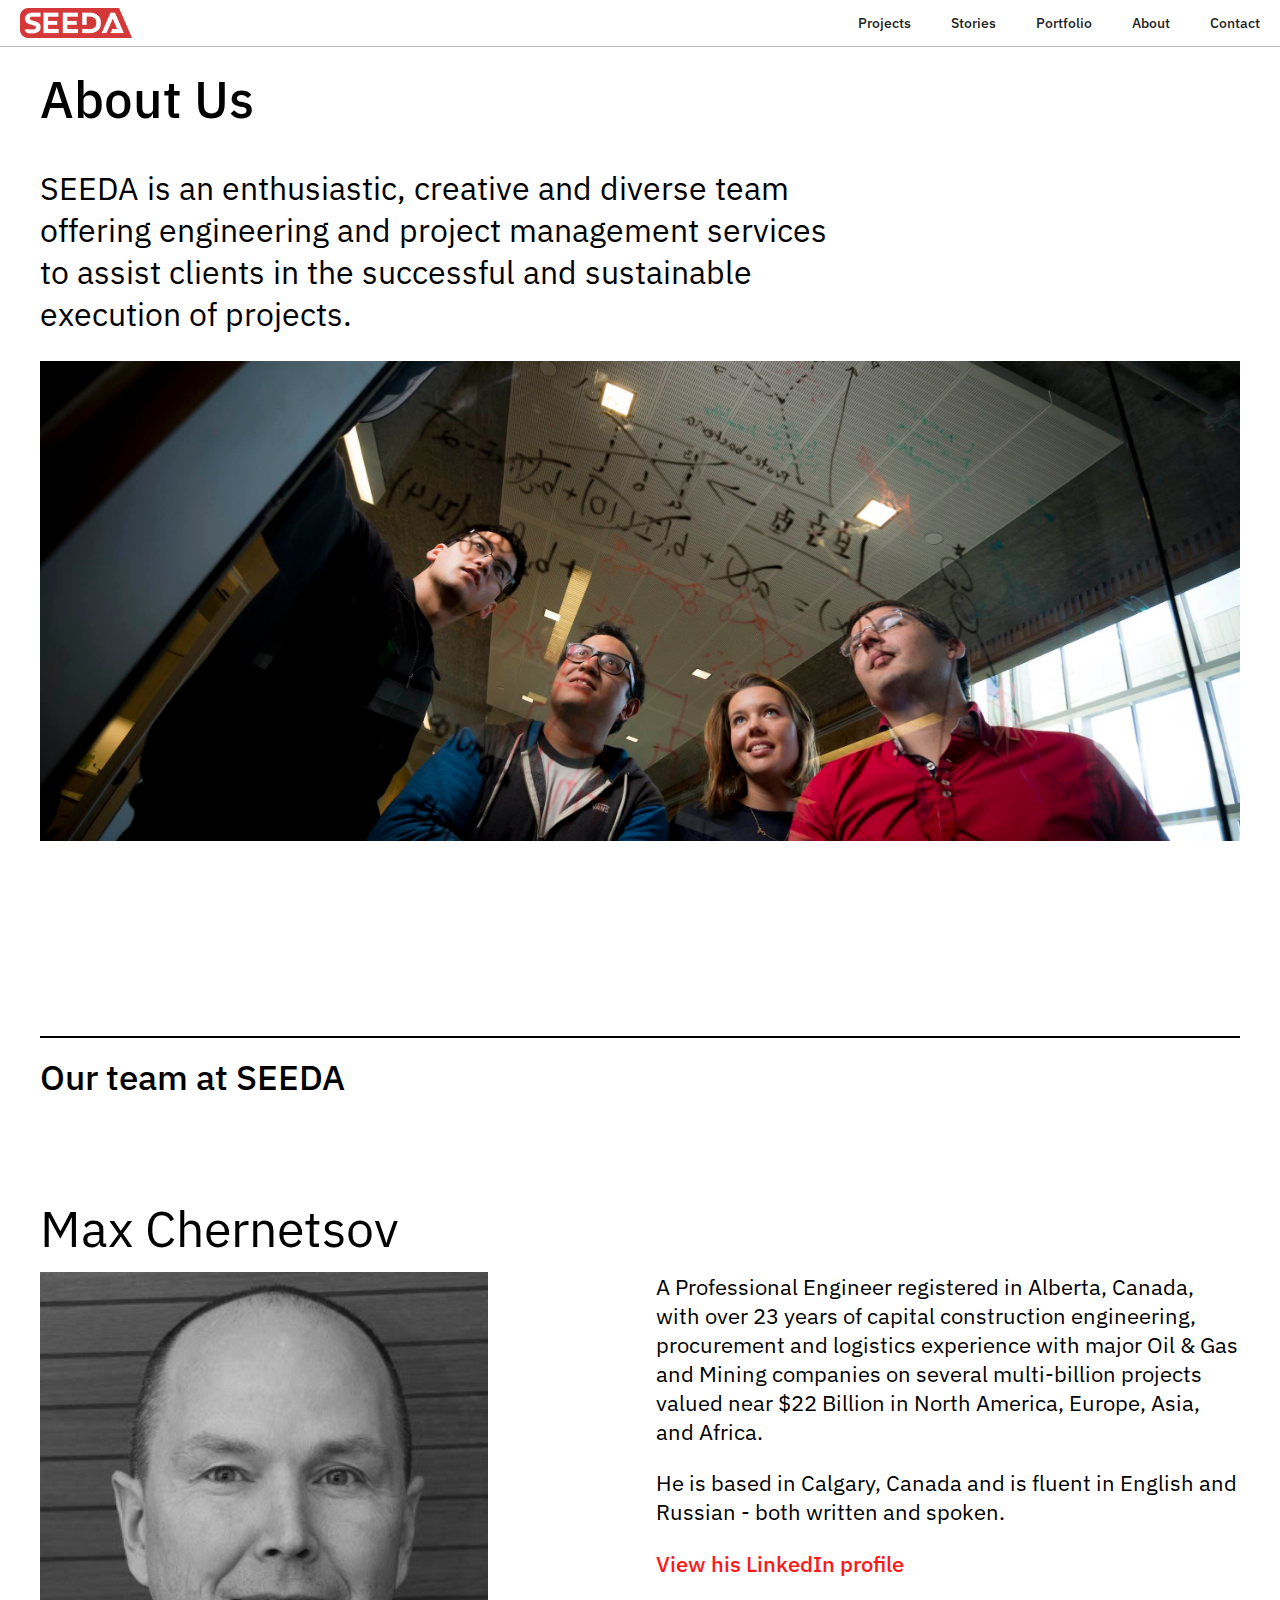
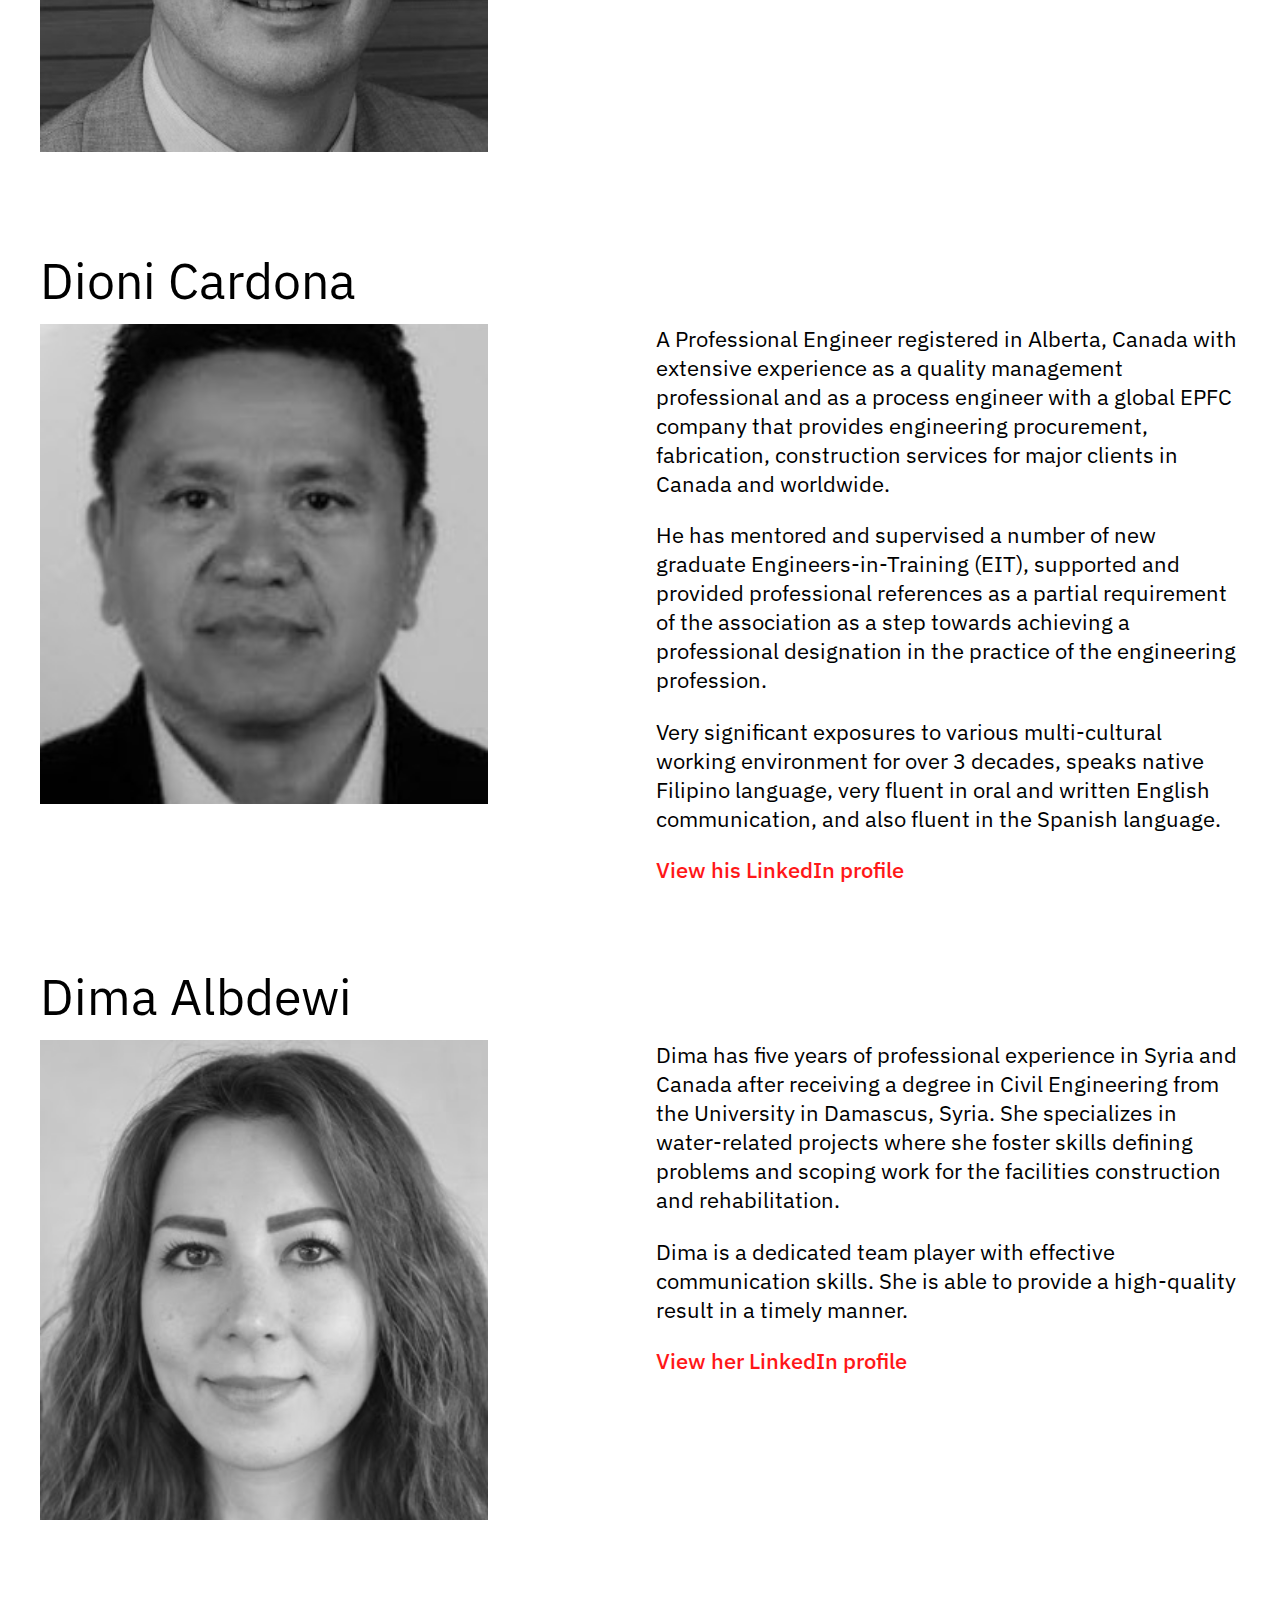
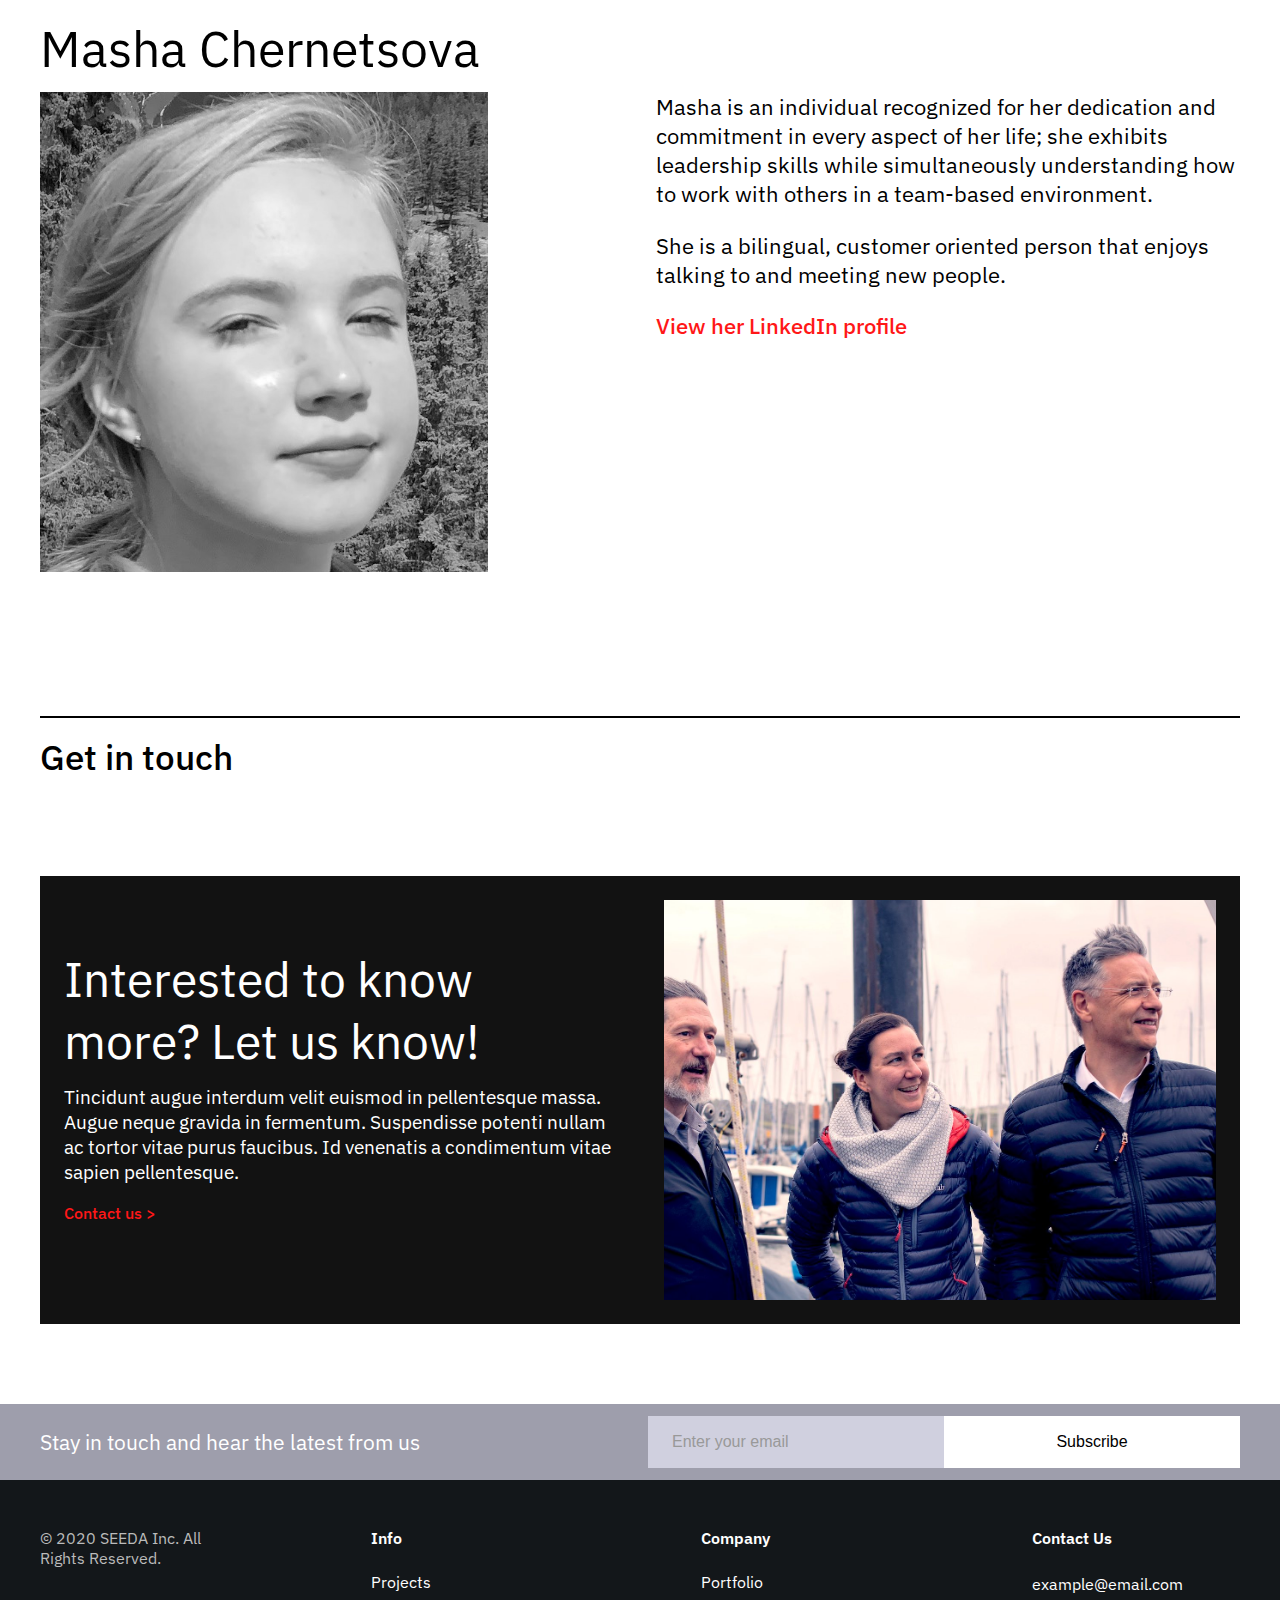
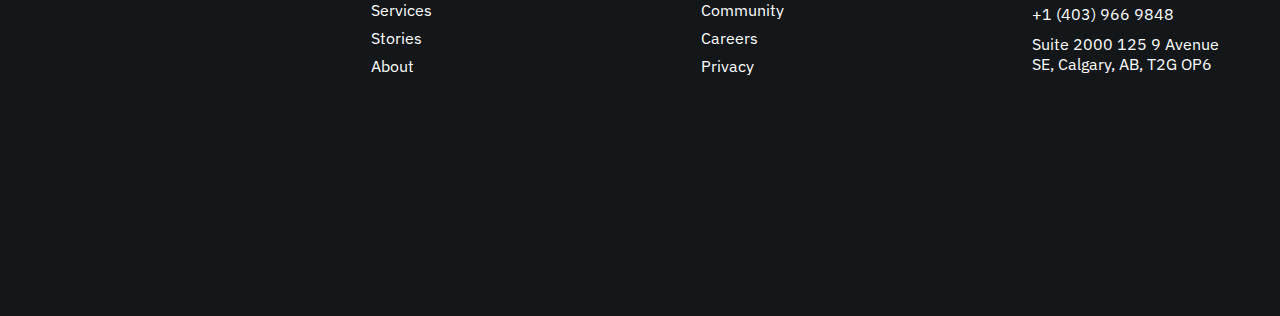
==== commit ae2953e9: "Fixed image paths" ====
--- a/P2/pages/about.html
+++ b/P2/pages/about.html
@@ -20,6 +20,7 @@
             <ul class="menu">
                 <li><a href="./projects.html">Projects</a></li>
                 <li><a href="./stories.html">Stories</a></li>
+                <li><a href="./portfolio.html">Portfolio</a></li>
                 <li><a href="./about.html">About</a></li>
                 <li><a href="./contact.html">Contact</a></li>
             </ul>
@@ -33,7 +34,7 @@
                 <h2>SEEDA is an enthusiastic, creative and diverse team offering engineering and project management
                     services to assist clients in the successful and sustainable execution of projects.
                 </h2>
-                <img src="/img/covers/about-cover.jpg" alt="">
+                <img src="../img/covers/about-cover.jpg" alt="">
             </div>
         </div>
     </div>
--- a/P2/css/main.css
+++ b/P2/css/main.css
@@ -48,7 +48,7 @@
 }
 
 #more-stories {
-    background: url(/img/more-stories.jpg);
+    background: url(../img/more-stories.jpg);
     padding: 0.1rem 1rem 1rem 1rem;
     color: white;
 }
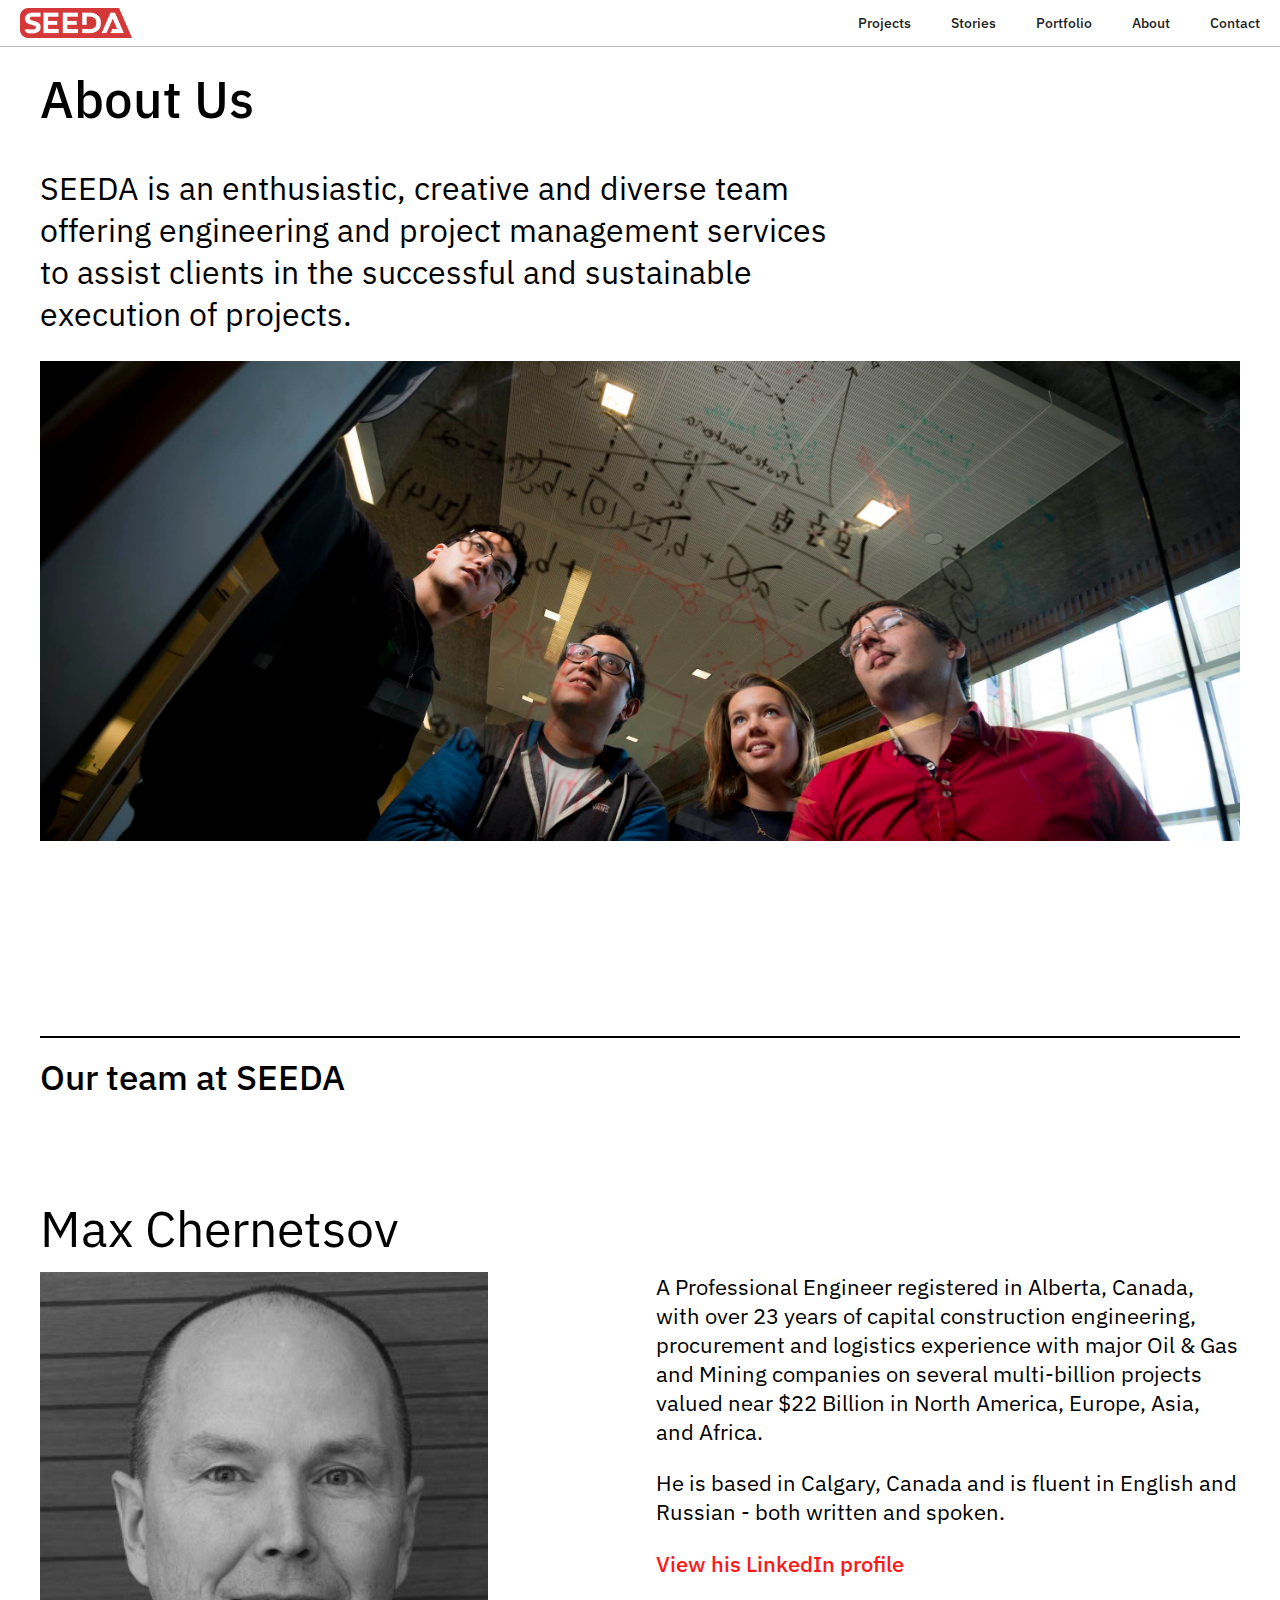
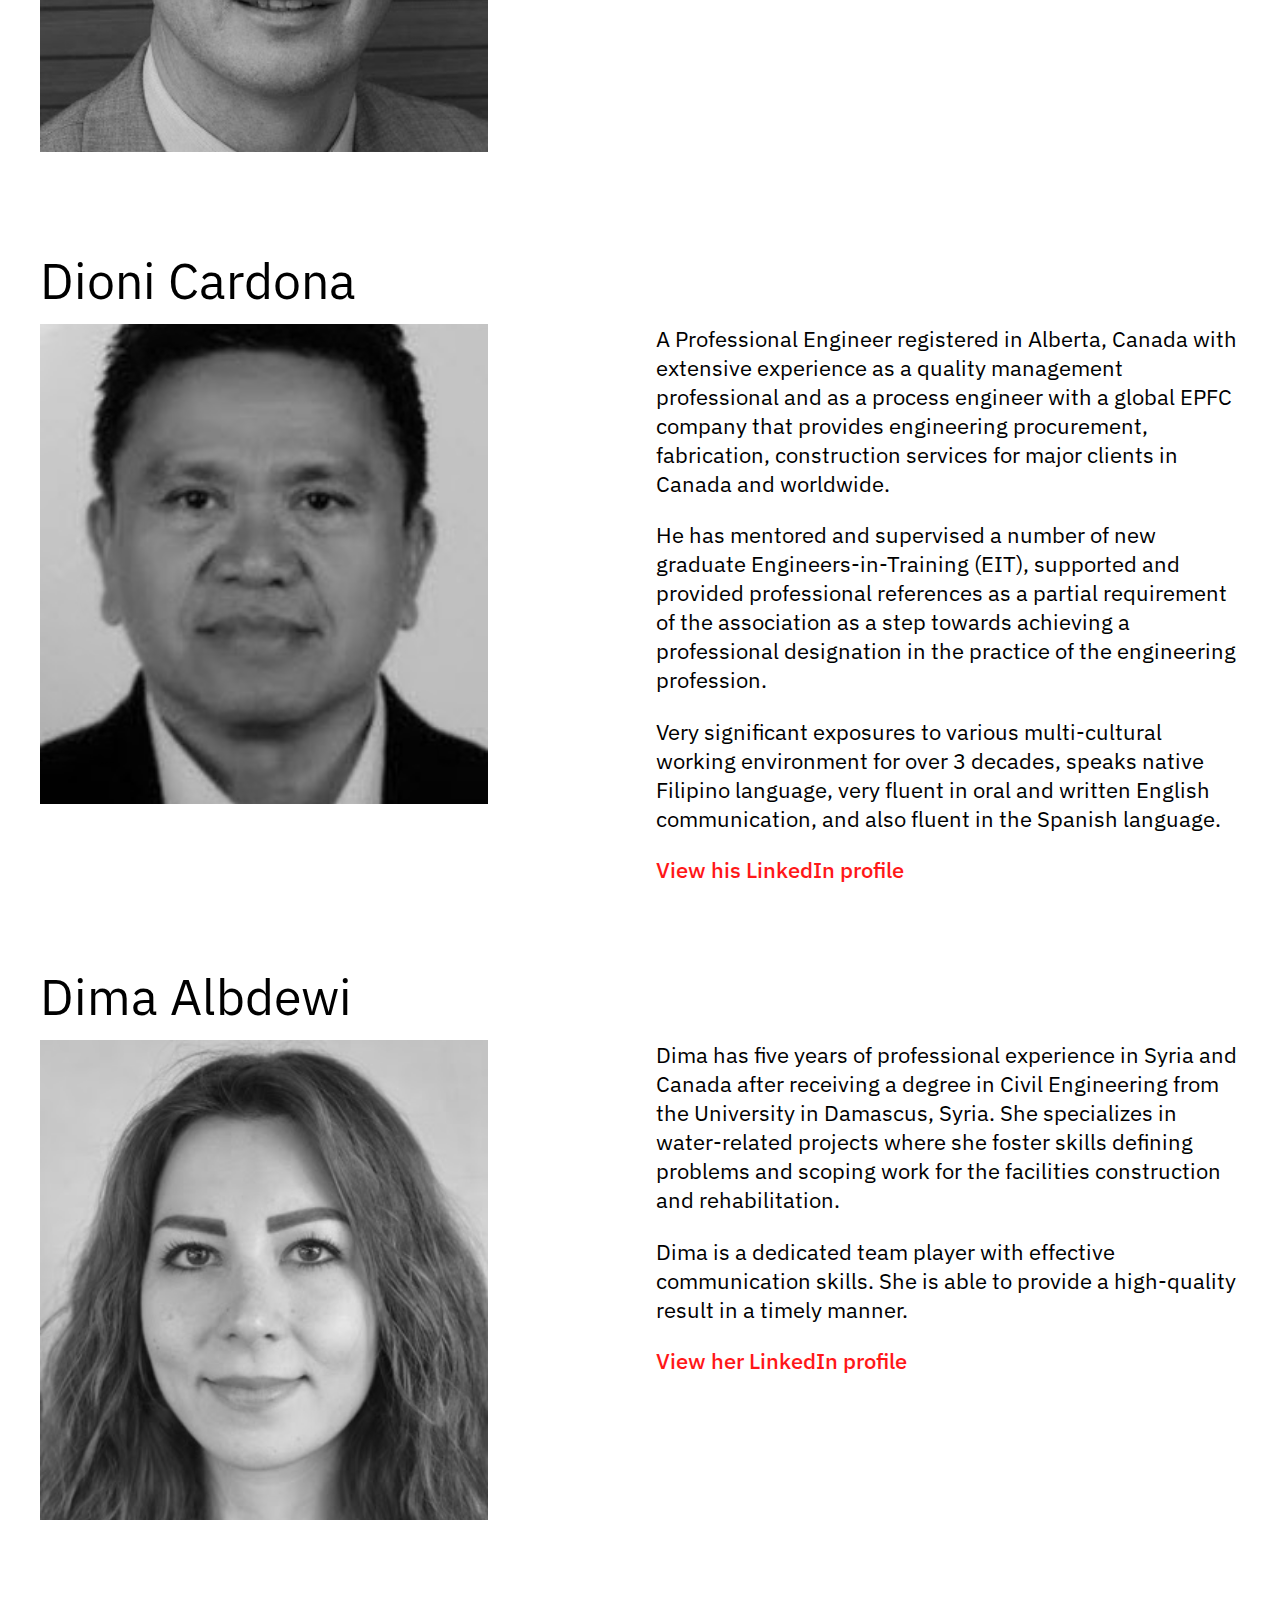
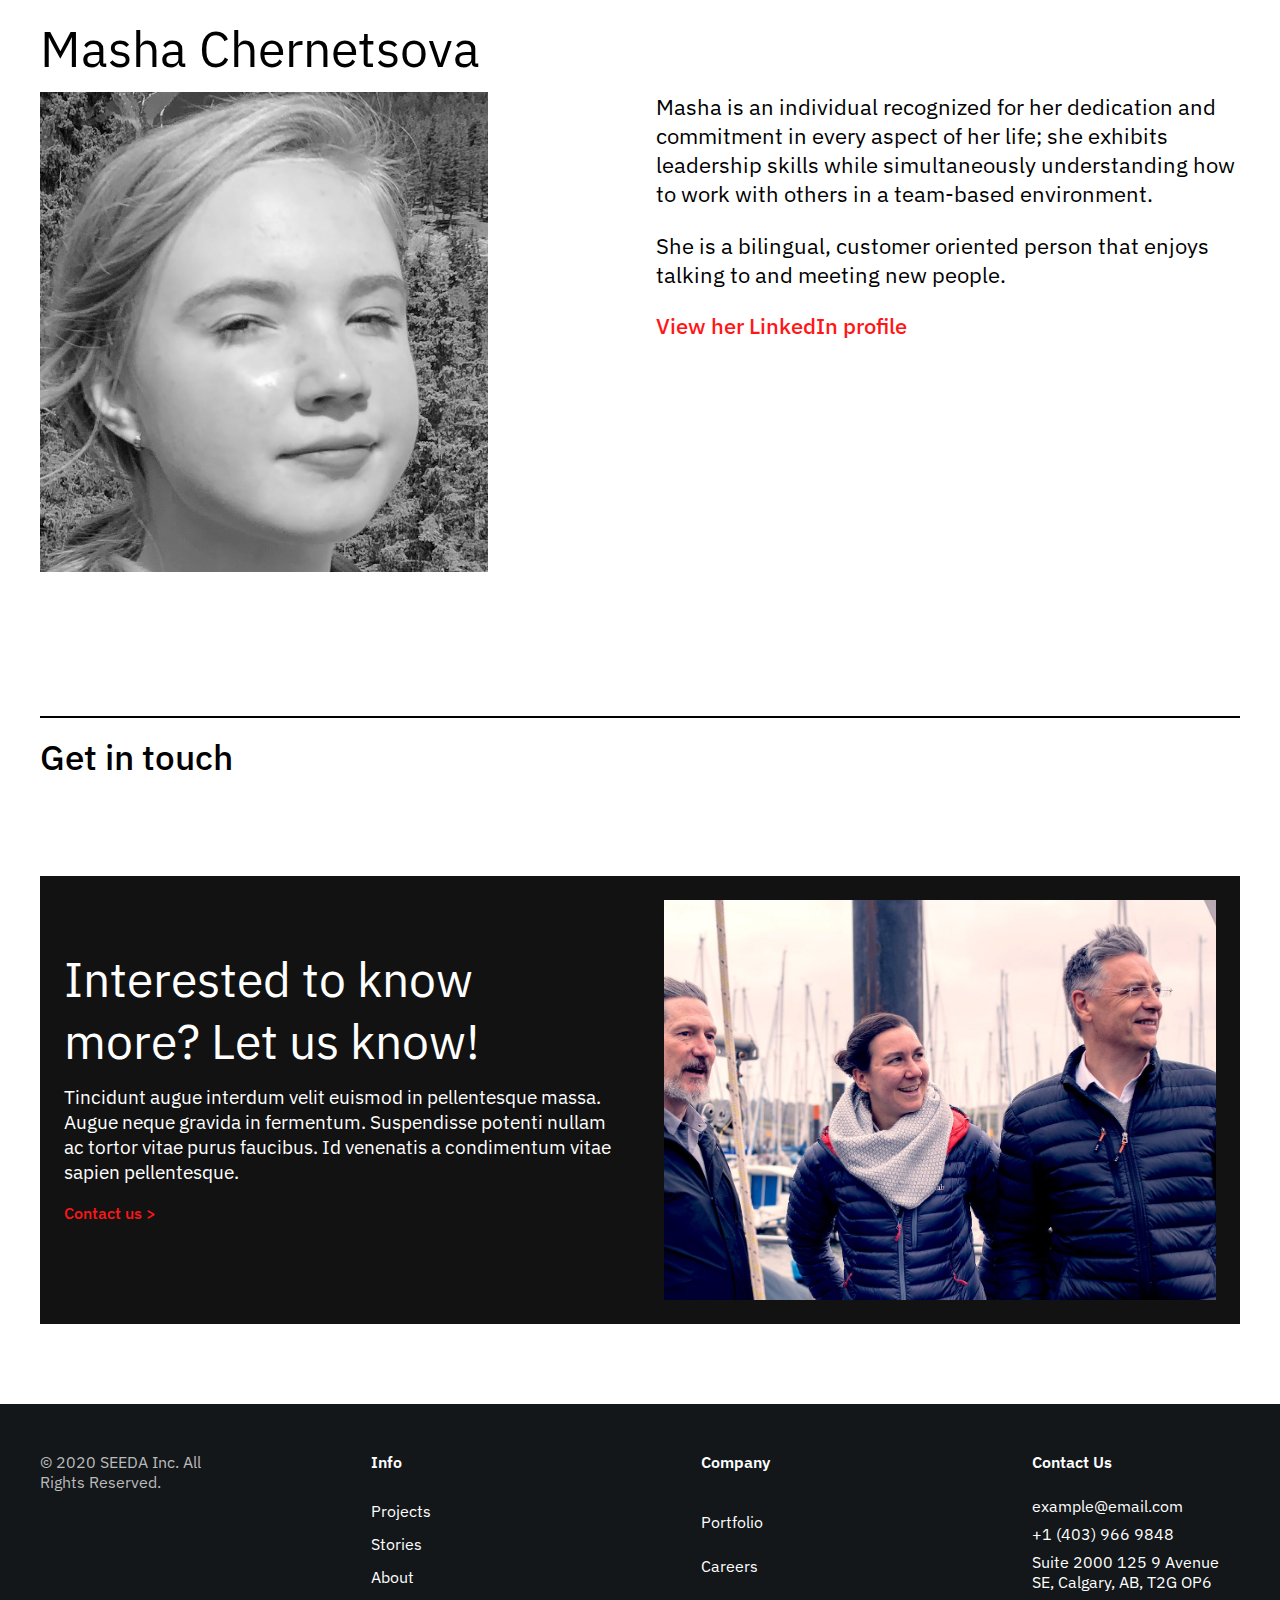
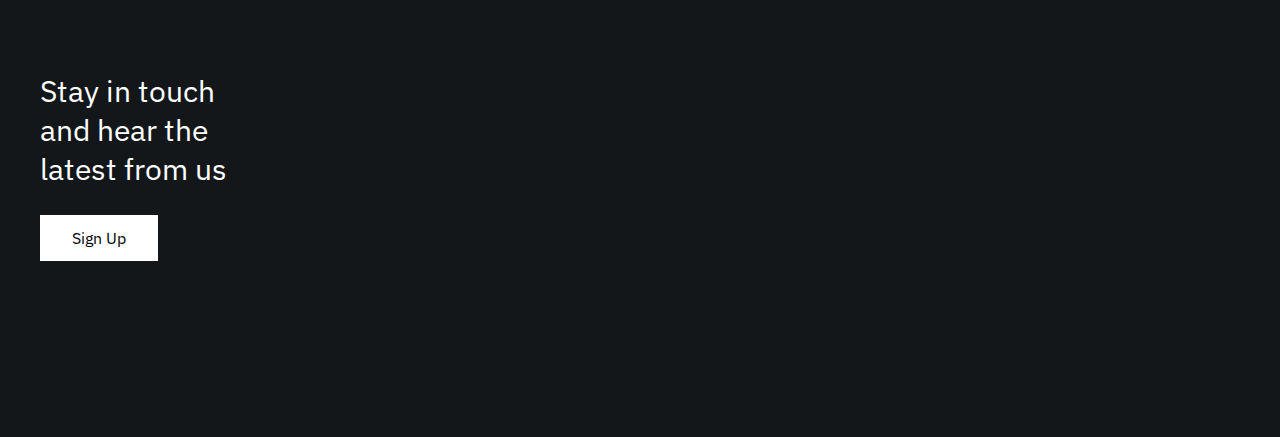
==== commit 7e2a1c92: "Added captions, fixed footer links, redesigned footer" ====
--- a/P2/pages/about.html
+++ b/P2/pages/about.html
@@ -34,7 +34,7 @@
                 <h2>SEEDA is an enthusiastic, creative and diverse team offering engineering and project management
                     services to assist clients in the successful and sustainable execution of projects.
                 </h2>
-                <img src="../img/covers/about-cover.jpg" alt="">
+                <img src="../img/covers/about-cover.jpg" alt="four people looking at a board">
             </div>
         </div>
     </div>
@@ -183,19 +183,6 @@
     </main>
 
 
-
-    <div class="footer-contact">
-        <div class="wrap-content contact-wrapper">
-            <div class="contact-text">Stay in touch and hear the latest from us</div>
-            <div>
-                <form class="contact-form">
-                    <input type="email" id="contact-email" name="email" placeholder="Enter your email">
-                    <input type="submit" value="Subscribe" id="contact-submit">
-                </form>
-            </div>
-        </div>
-    </div>
-
     <footer>
         <div class="wrap-footer">
             <div class="footer-list">
@@ -203,18 +190,15 @@
             </div>
             <div class="footer-list">
                 <p>Info</p>
-                <a href="#">Projects</a>
-                <a href="#">Services</a>
-                <a href="#">Stories</a>
-                <a href="#">About</a>
+                <a href="../pages/projects.html">Projects</a>
+                <a href="../pages/stories.html">Stories</a>
+                <a href="../pages/about.html">About</a>
             </div>
 
             <div class="footer-list">
                 <p>Company</p>
-                <a href="#">Portfolio</a>
-                <a href="#">Community</a>
-                <a href="#">Careers</a>
-                <a href="#">Privacy</a>
+                <a href="../pages/portfolio.html">Portfolio</a>
+                <a href="../pages/contact.html">Careers</a>
             </div>
 
             <div class="footer-list">
@@ -223,6 +207,10 @@
                 <a href="tel:+14039669848">+1 (403) 966 9848</a>
                 <a href="#">Suite 2000 125 9 Avenue SE, Calgary, AB, T2G OP6</a>
             </div>
+            <div class="contact-list">
+                <h3>Stay in touch and hear the latest from us</h3>
+                <a href="../pages/contact.html" class="button-nav">Sign Up</a>
+            </div>
         </div>
     </footer>
 
--- a/P2/css/main.css
+++ b/P2/css/main.css
@@ -950,7 +950,7 @@
 footer {
     background-color: #13171A;
     color: white;
-    padding: 3rem 1rem 15rem 1rem;
+    padding: 3rem 1rem 10rem 1rem;
 }
 
 footer p {
@@ -969,52 +969,6 @@
     color: white;
 }
 
-footer img {
-    width: 8rem;
-}
-
-.footer-contact {
-    background-color: #9E9EAC;
-    color: white;
-}
-
-.contact-wrapper {
-    display: grid;
-    grid-template-columns: repeat(auto-fit, minmax(15rem, 1fr));
-    padding-right: 1rem;
-    padding-left: 1rem;
-    align-items: center;
-    justify-content: space-between;
-    column-gap: 1rem;
-}
-
-.contact-form {
-    display: grid;
-    grid-template-columns: repeat(auto-fit, minmax(10rem, 1fr));
-    grid-template-rows: 3.3rem;
-    padding: 0.7rem 0rem 0.7rem 0rem;
-    justify-content: end;
-}
-
-#contact-email {
-    background-color: #D0D0DF;
-    outline: none;
-}
-
-#contact-submit {
-    background-color: white;
-    color: black;
-}
-
-#contact-submit:hover {
-    background-color: black;
-    color: white;
-}
-
-.contact-text {
-    padding: 1rem 0rem 1rem 0rem;
-    font-size: 1.3rem;
-}
 
 .wrap-footer {
     max-width: 75rem;
@@ -1033,6 +987,17 @@
     row-gap: 0.5rem;
 }
 
+
+.contact-list .button-nav {
+    background-color: white;
+    color: black;
+}
+
+.contact-list .button-nav:hover {
+    background-color: #bbb;
+}
+
+
 .copyright {
     color: #bbb;
 }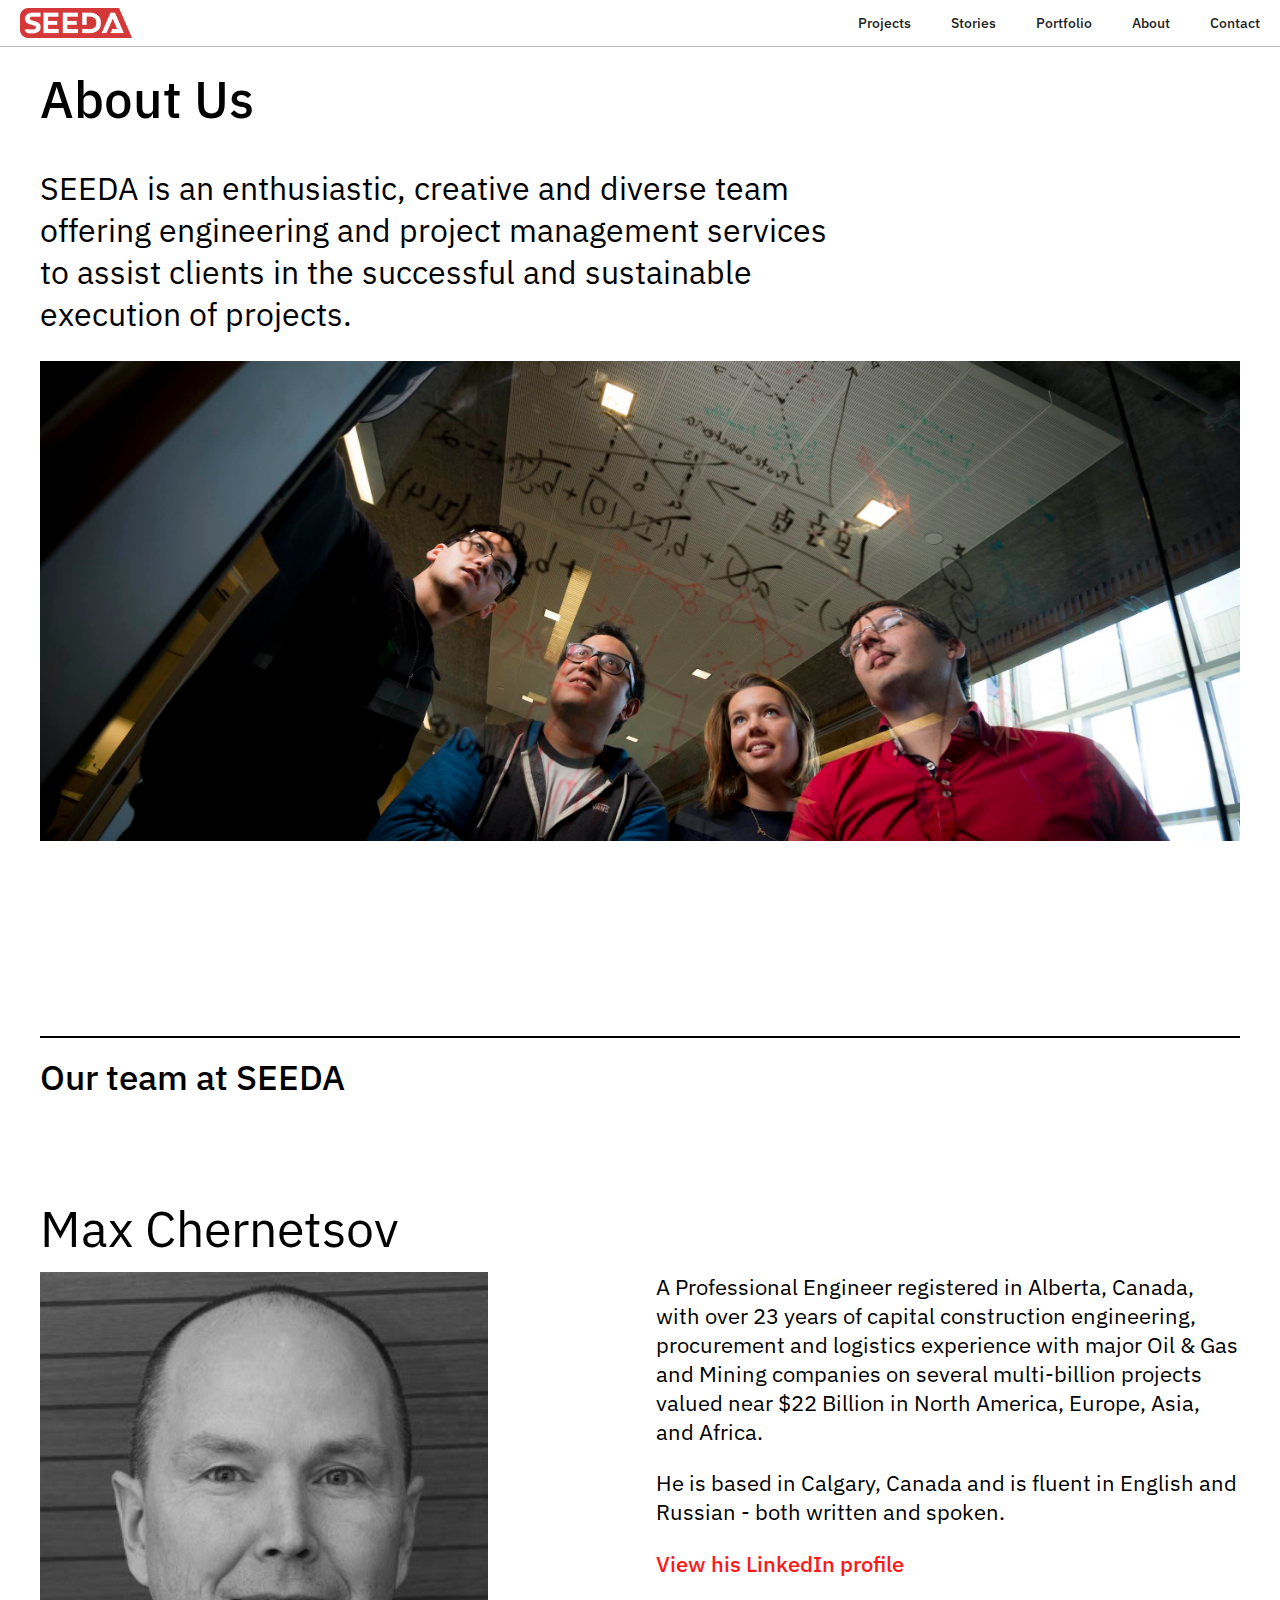
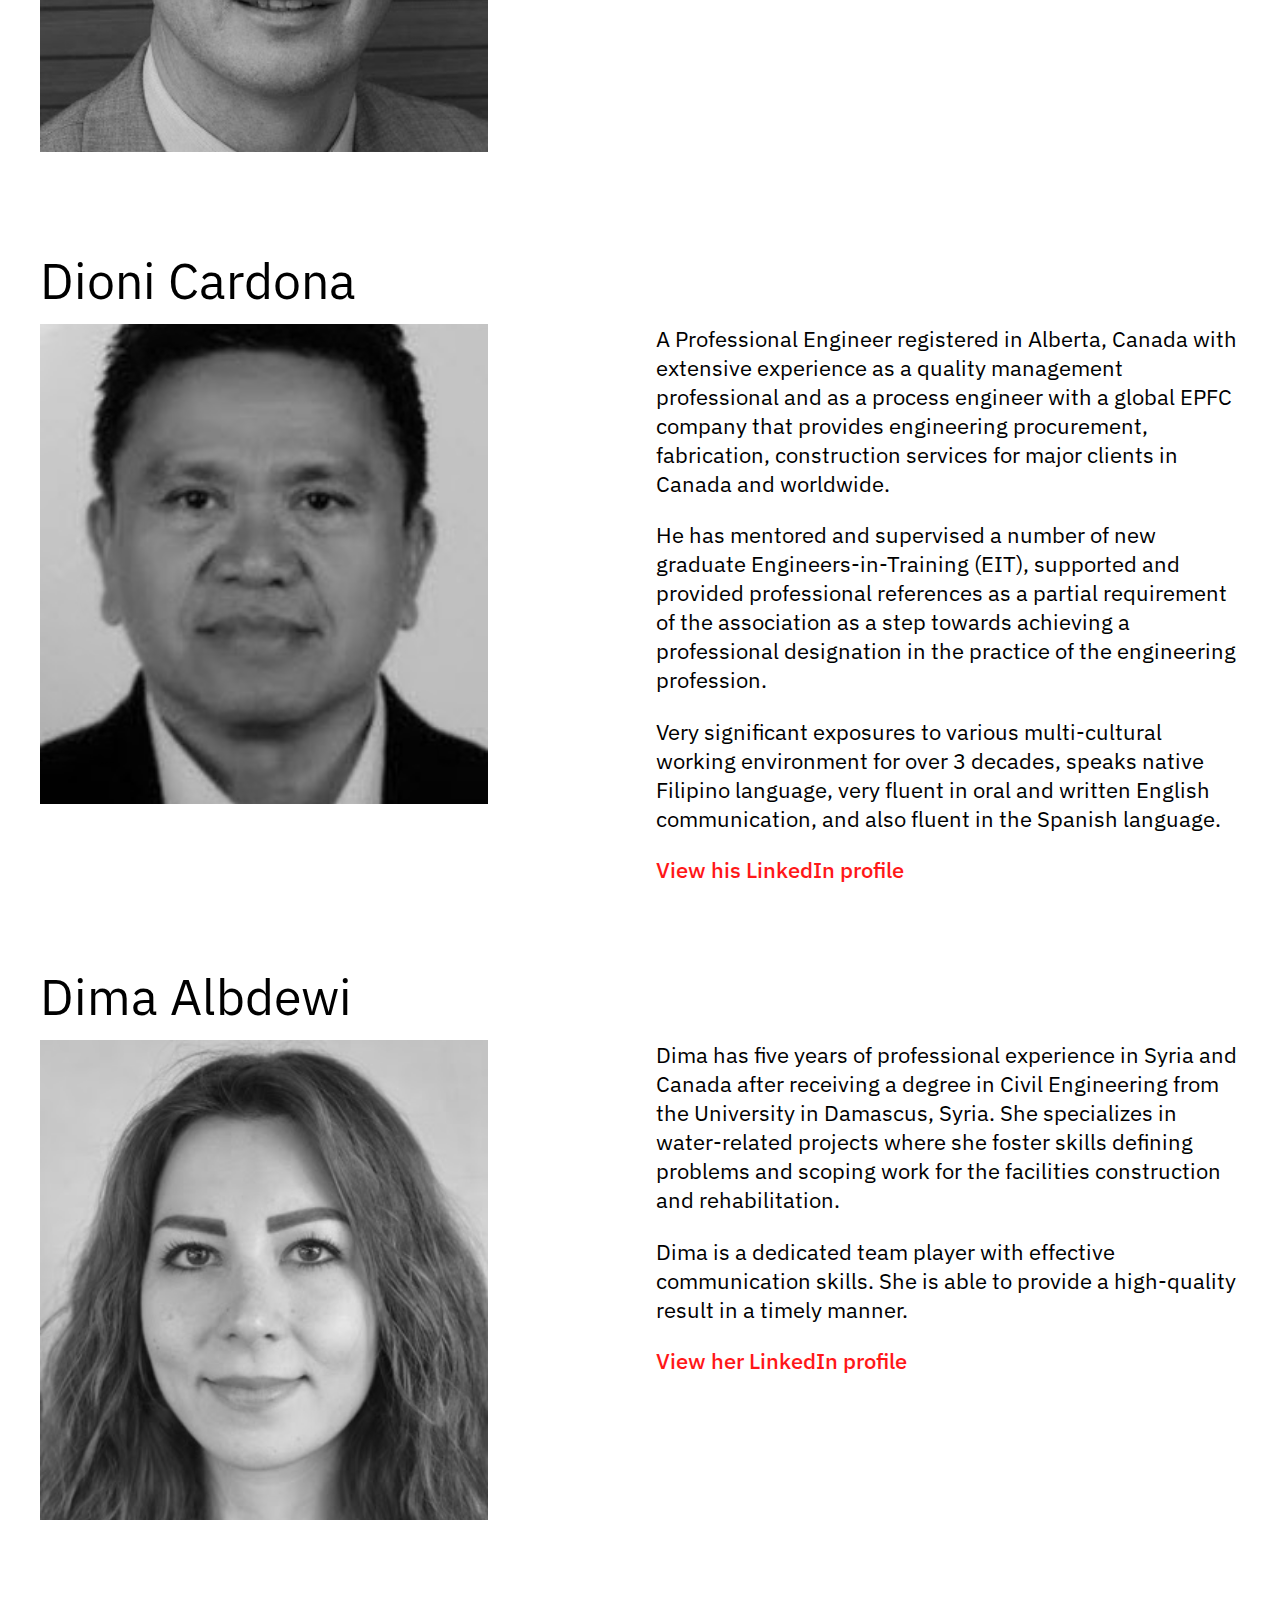
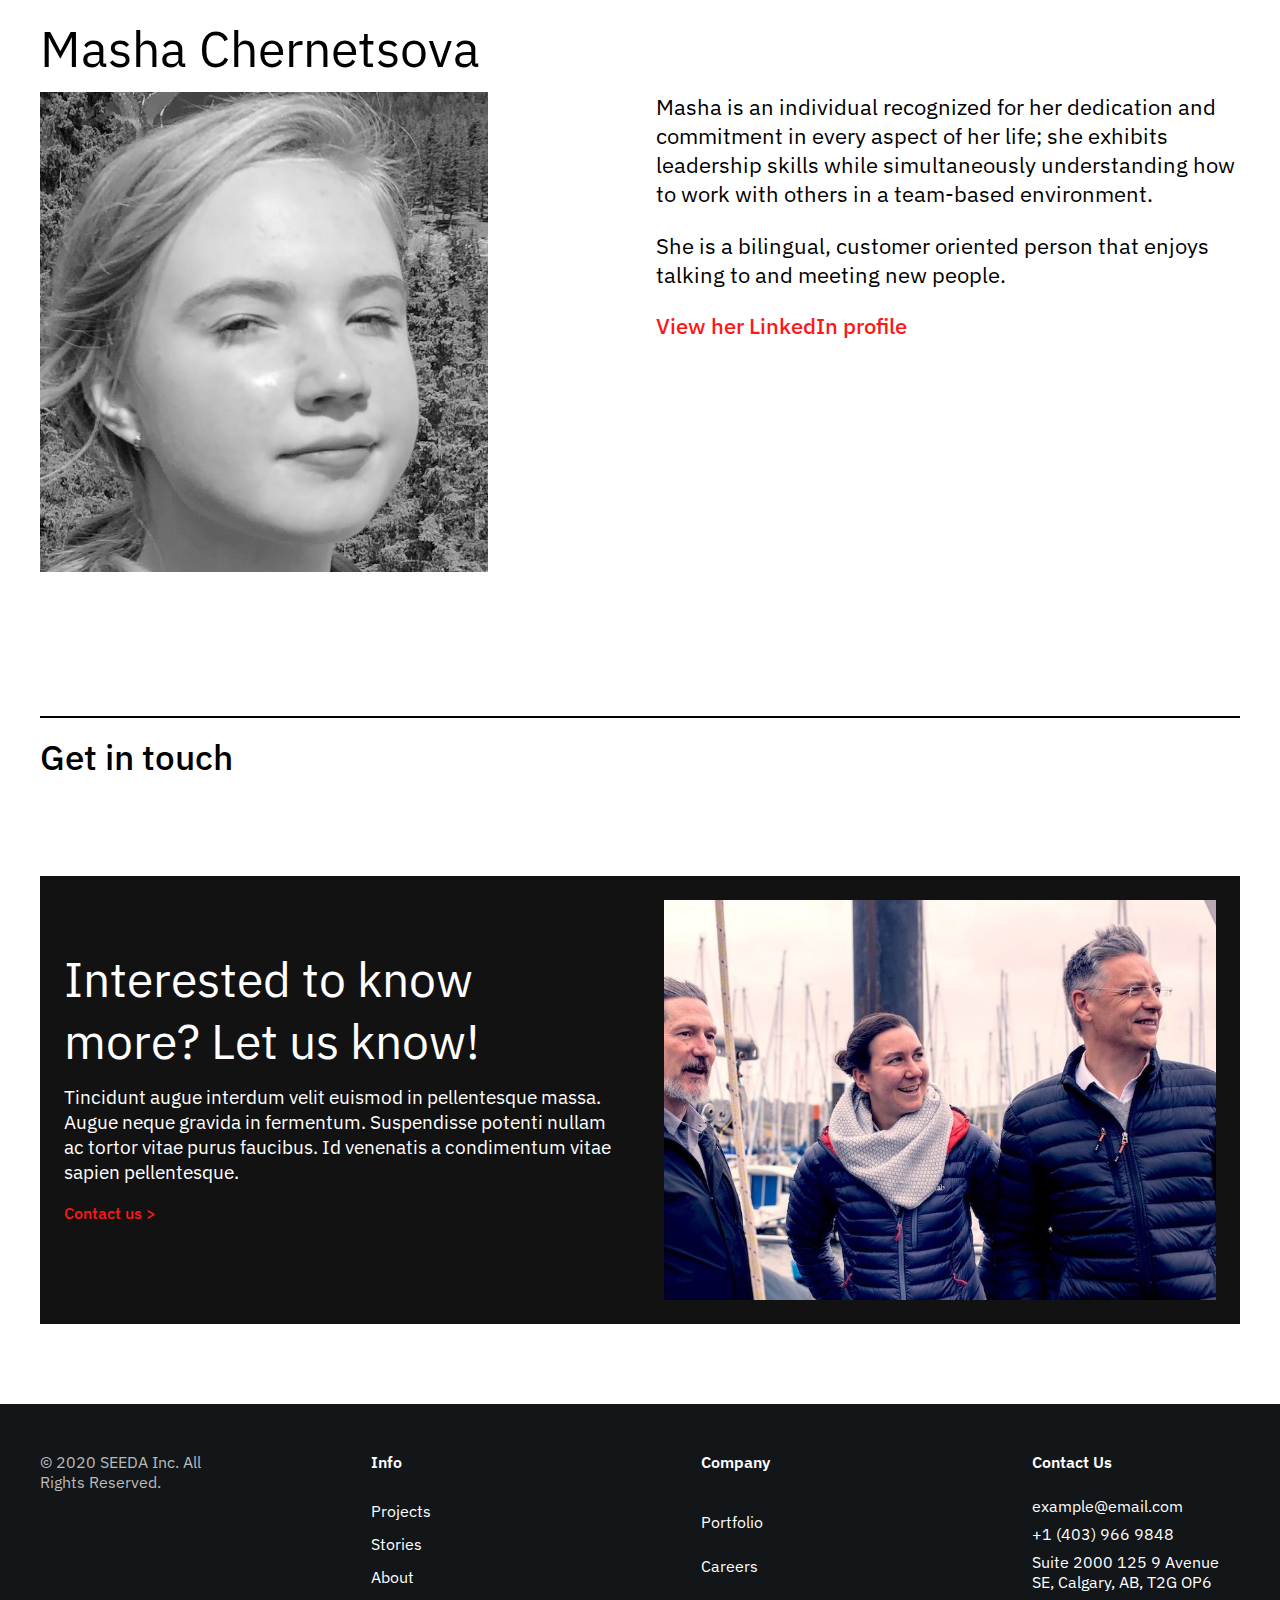
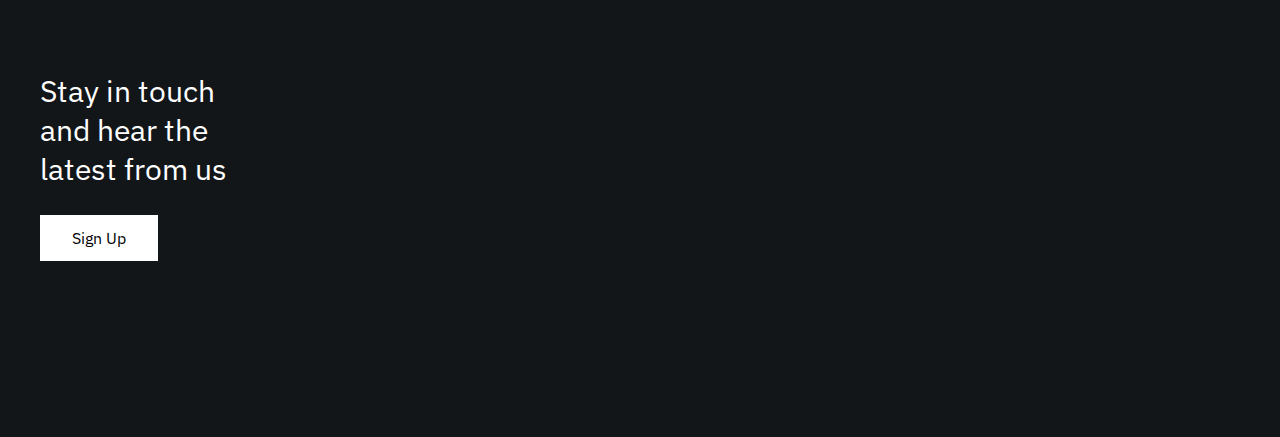
==== commit 4071c865: "Fixed favicon url" ====
--- a/P2/pages/about.html
+++ b/P2/pages/about.html
@@ -4,7 +4,7 @@
 <head>
     <meta charset="UTF-8">
     <meta name="viewport" content="width=device-width, initial-scale=1.0">
-    <link rel="shortcut icon" href="/img/favicon.ico" type="image/x-icon">
+    <link rel="shortcut icon" href="../img/favicon.ico" type="image/x-icon">
     <link rel="stylesheet" type="text/css" href="../css/main.css">
 
     <title>SEEDA</title>
--- a/P2/css/main.css
+++ b/P2/css/main.css
@@ -76,29 +76,33 @@
 
 .project-card {
     margin-bottom: 4rem;
+    background-color: #F2F4F8;
+    padding: 1rem;
+}
+
+.project-card:hover {
+    background-color: #DDE1E5;
 }
 
 .project-card a {
     display: grid;
     grid-template-columns: repeat(auto-fill, minmax(49%, 1fr)); 
     column-gap: 1rem;
+    color: black;
 }
 
 .project-card img {
     object-fit: cover;
-    height: 25rem;
-    width: 100%;
-}
-
-.project-card a {
-    color: black;    
-}
+    height: 22rem;
+    width: 100%;
+}
+
 
 .project-card h3 {
     font-size: 2.6rem;
     font-weight: 400;    
     margin-block-start: 0;
-    max-width: 20rem;
+    max-width: 25rem;
 }
 
 .project-card p {
@@ -772,8 +776,6 @@
 }
 
 .card img:hover {
-    -webkit-box-shadow: 0px 0px 50px -3px rgb(190, 190, 190);
-    box-shadow: 0px 0px 50px -3px rgb(190, 190, 190);
     transition: 0.2s ease-in;
 }
 
@@ -798,7 +800,7 @@
 }
 
 .card:hover {
-    transform: scale(1.02);
+    transform: scale(1.04);
     transition: 0.2s ease-in;
 }
 
@@ -948,7 +950,7 @@
 }
 
 footer {
-    background-color: #13171A;
+    background-color: #121619;
     color: white;
     padding: 3rem 1rem 10rem 1rem;
 }
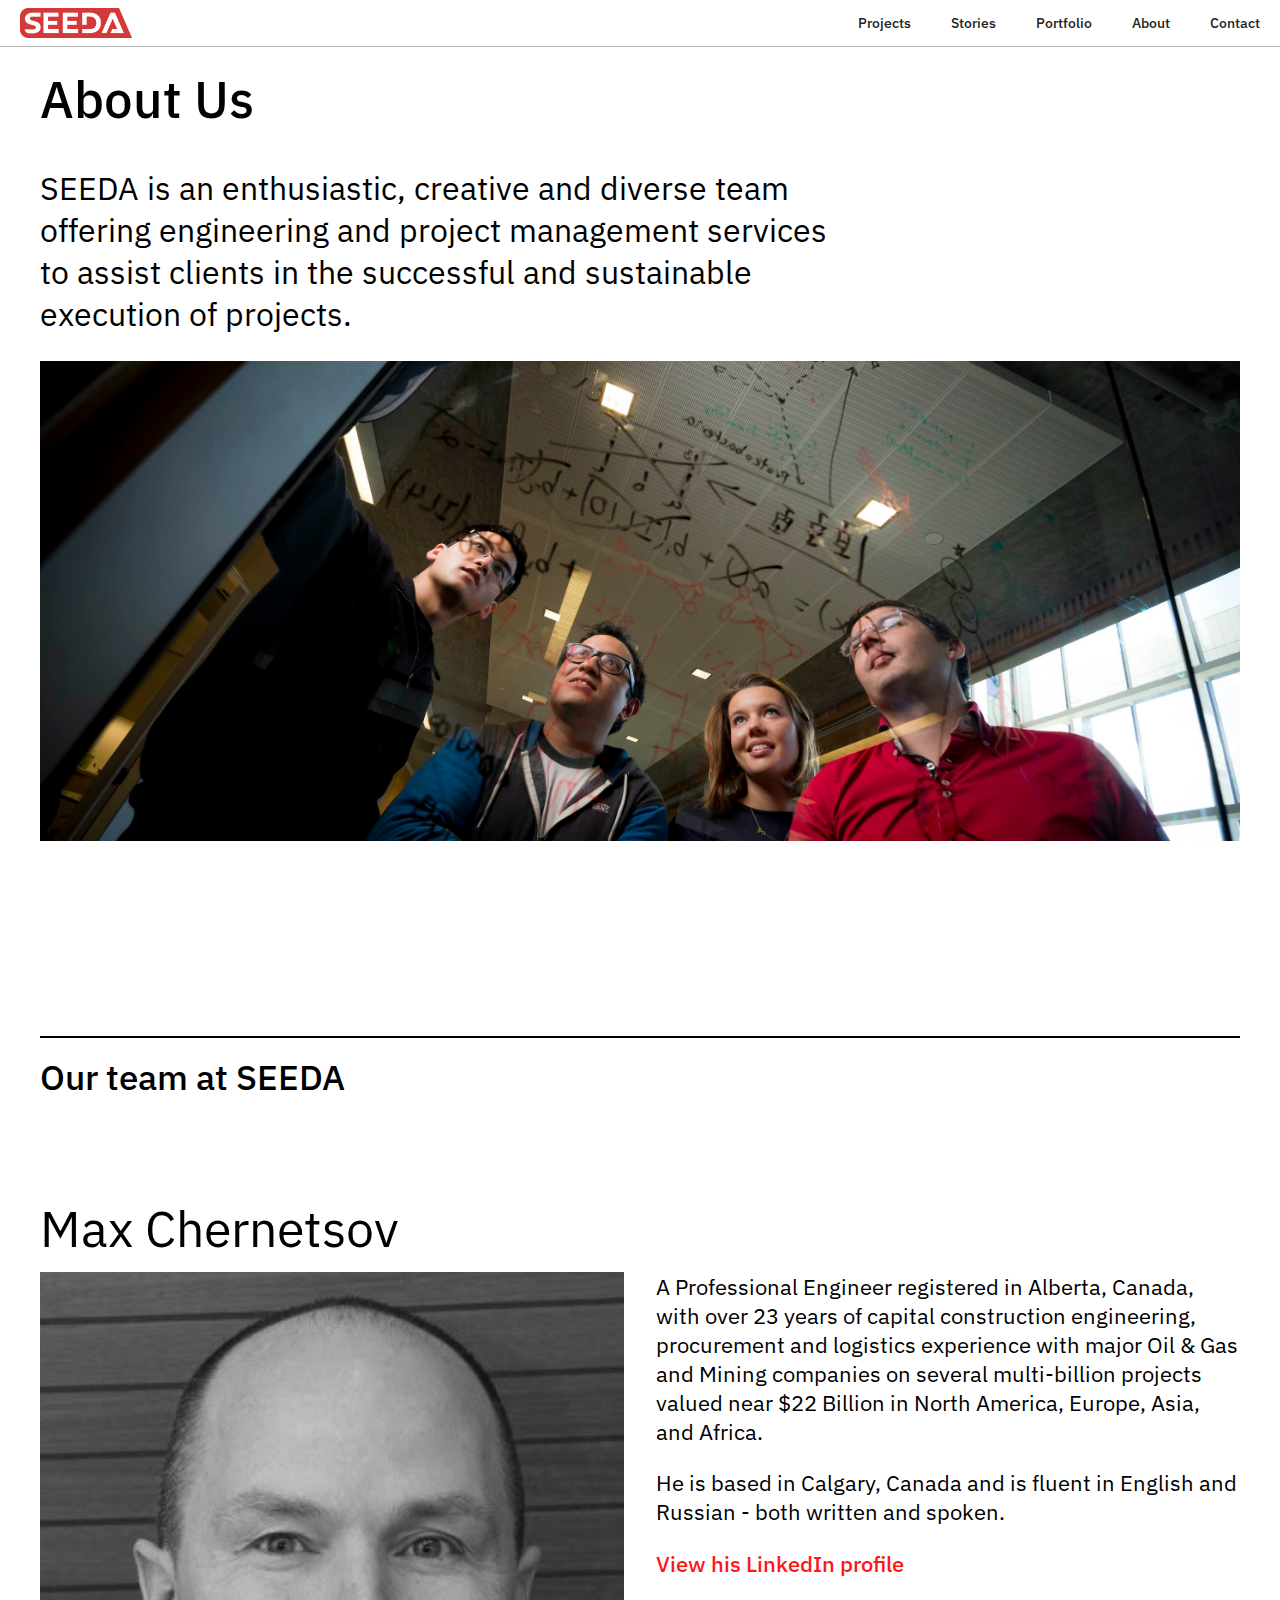
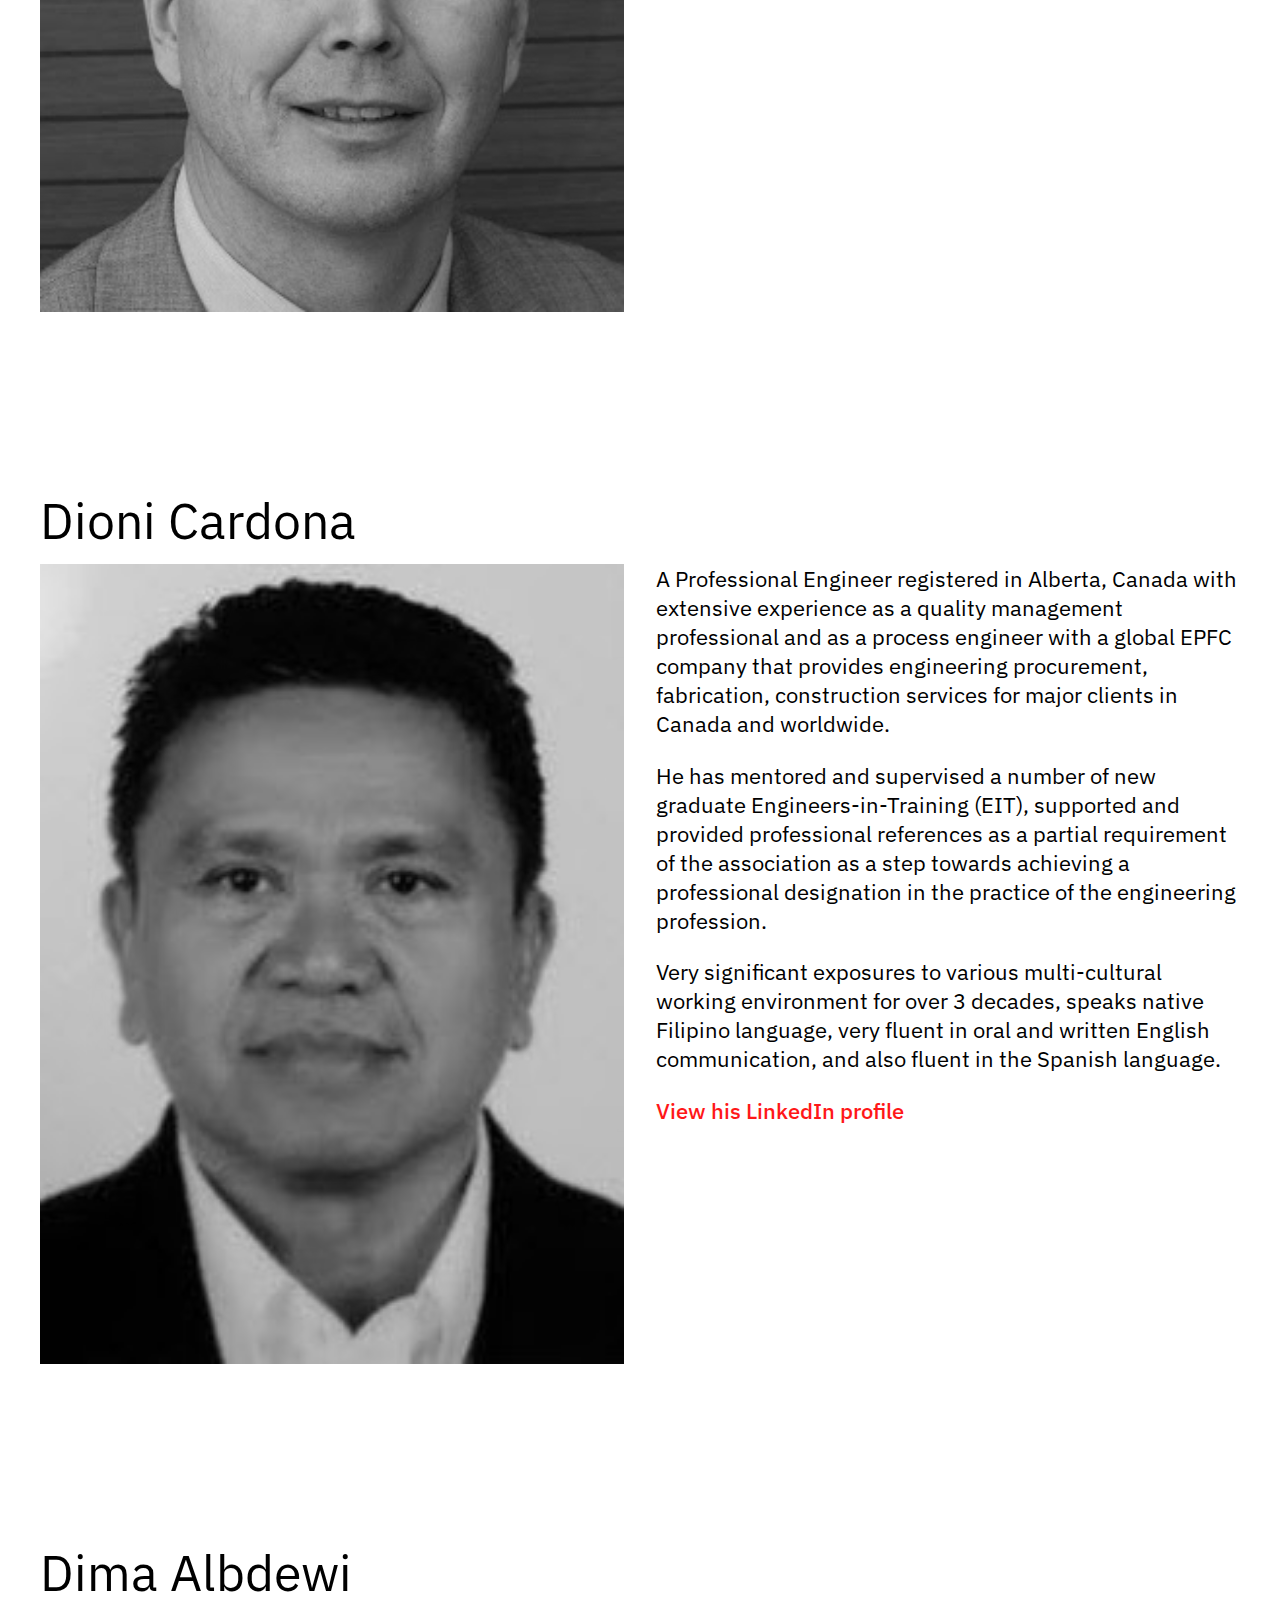
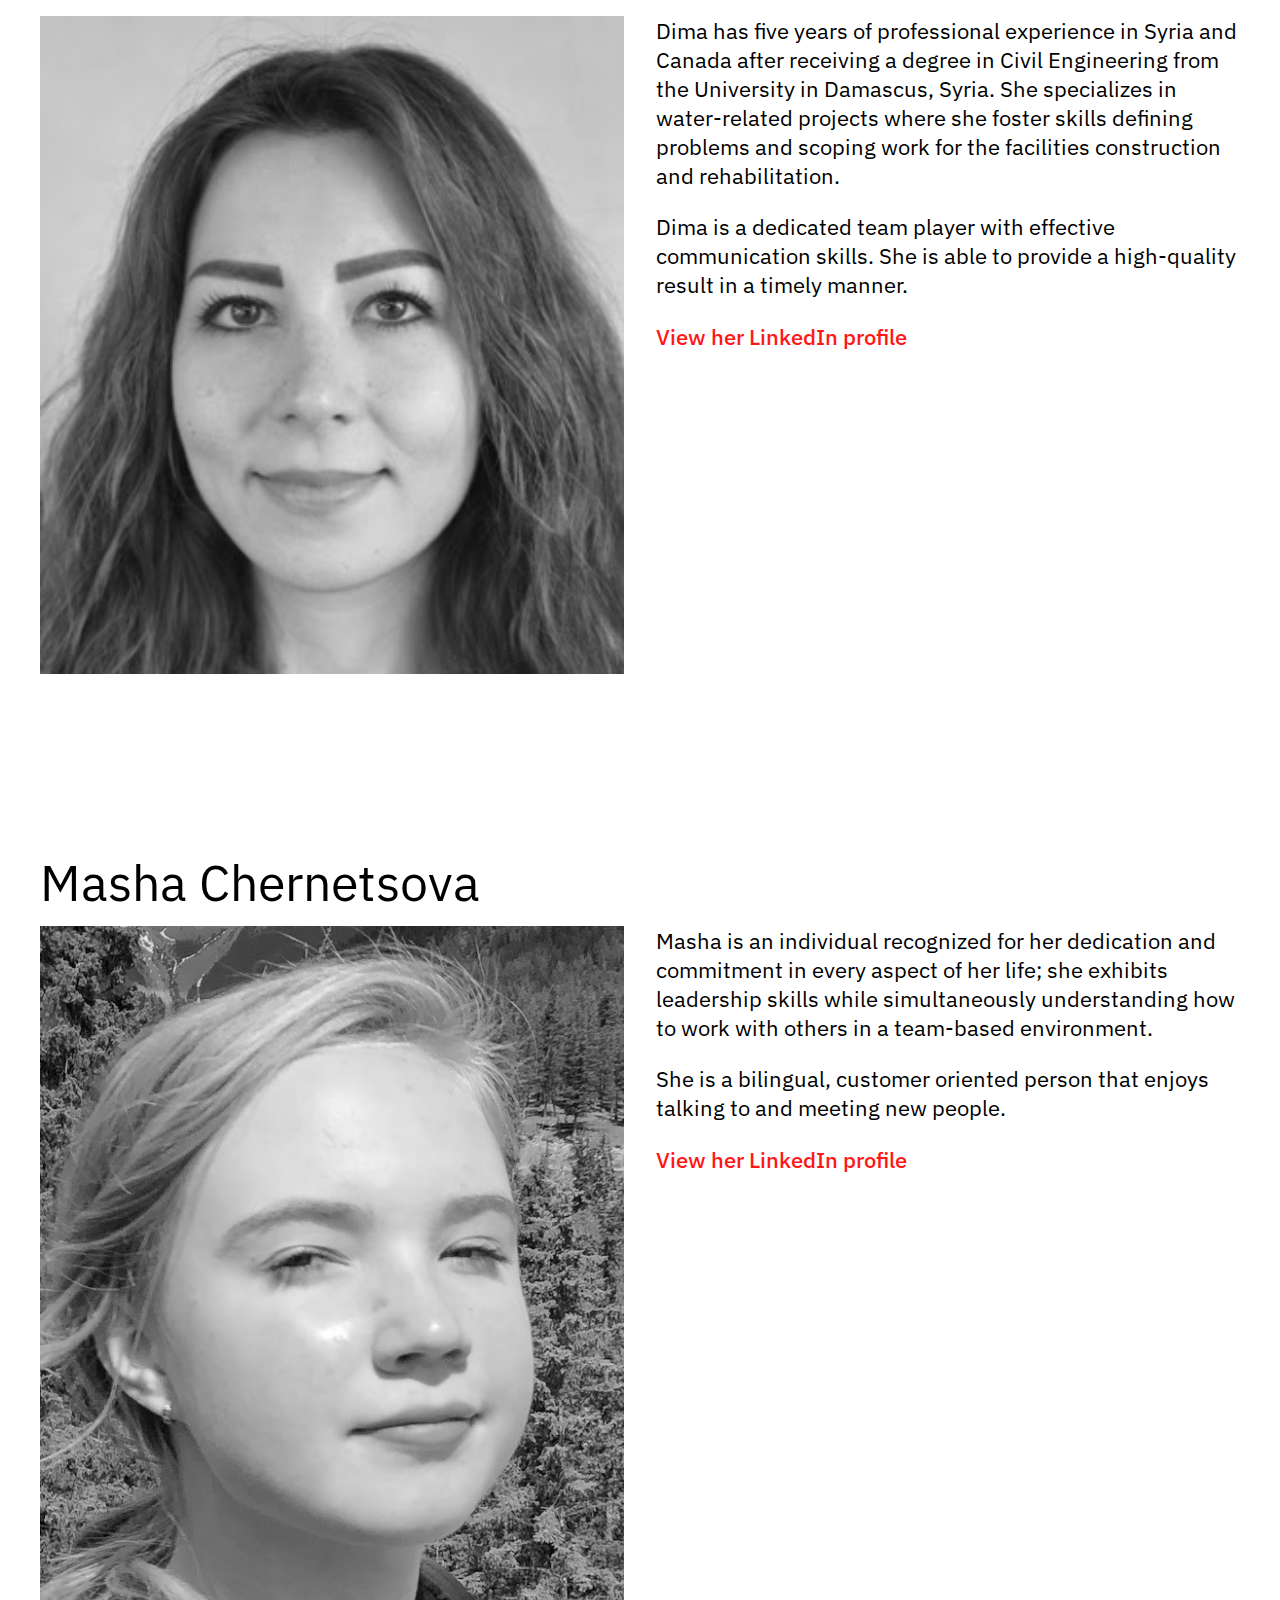
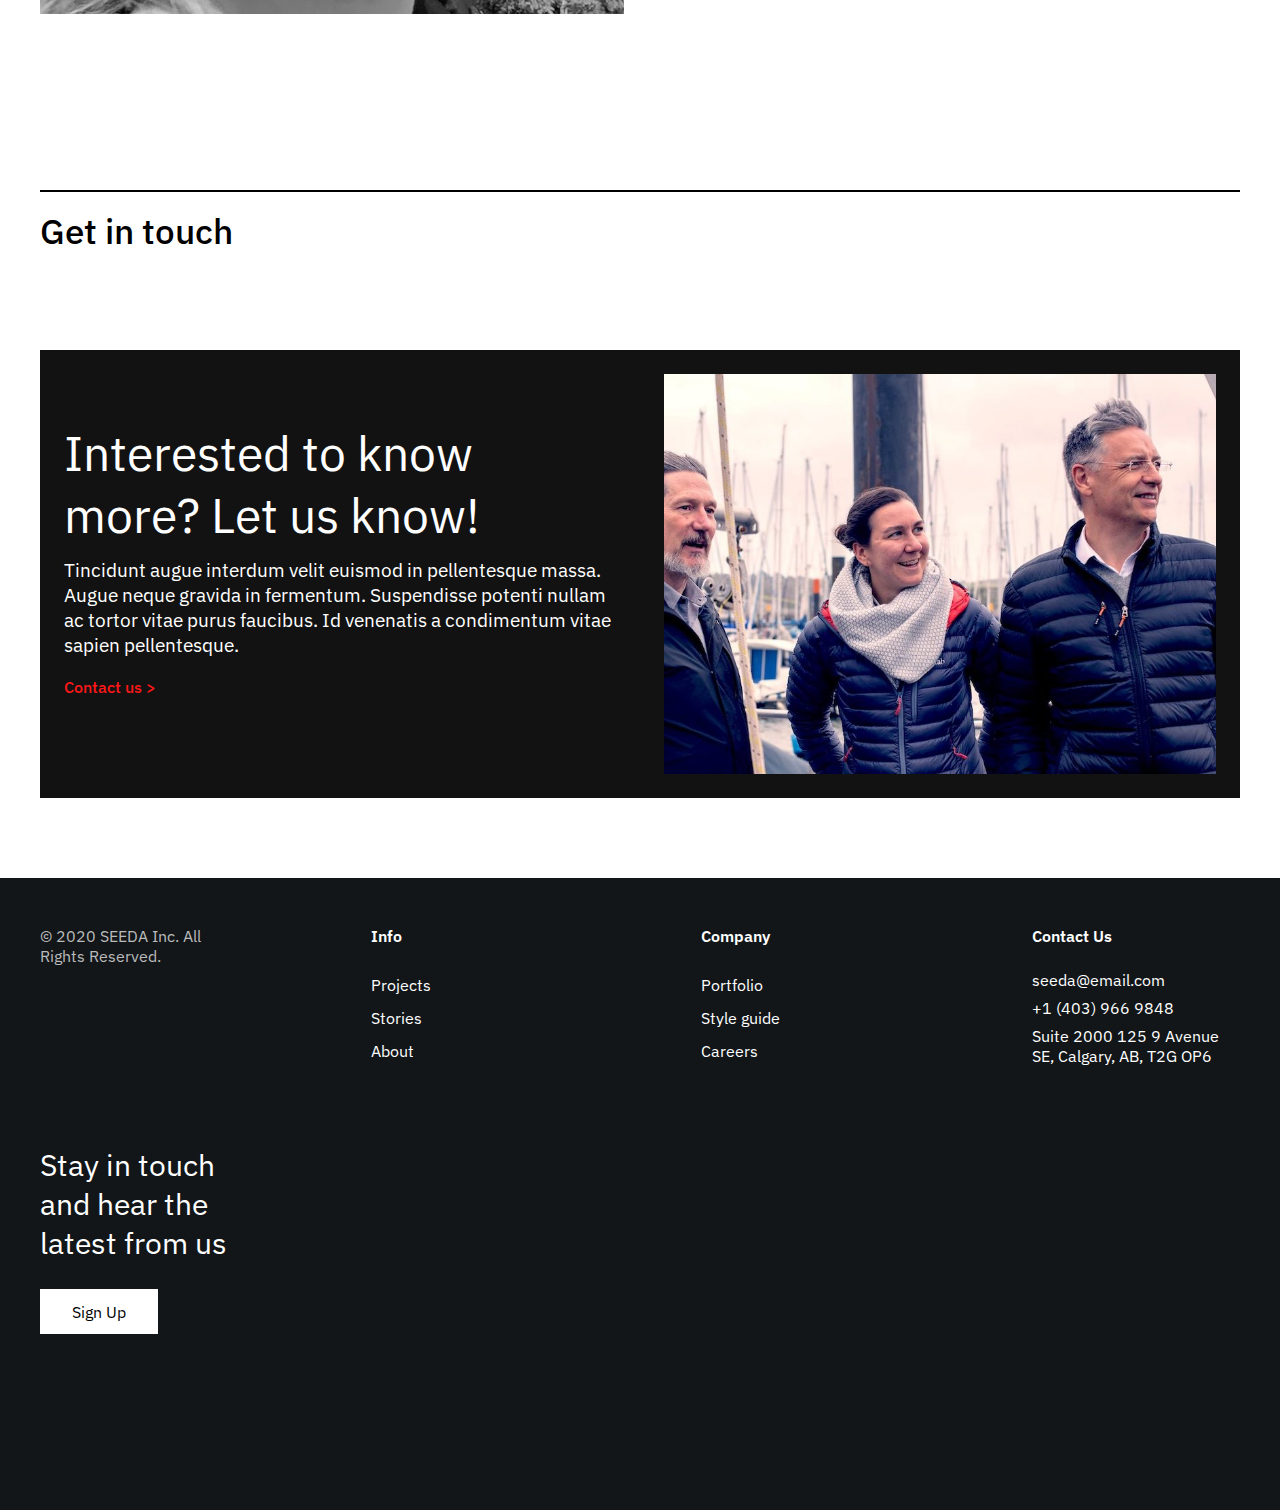
==== commit 4b1995be: "Added form result page, organized css" ====
--- a/P2/pages/about.html
+++ b/P2/pages/about.html
@@ -198,12 +198,13 @@
             <div class="footer-list">
                 <p>Company</p>
                 <a href="../pages/portfolio.html">Portfolio</a>
+                <a href="http://www.sfu.ca/~pdelfana/IAT339/Style%20Guide/">Style guide</a>
                 <a href="../pages/contact.html">Careers</a>
             </div>
 
             <div class="footer-list">
                 <p>Contact Us</p>
-                <a href="mailto:example@gmail.com">example@email.com</a>
+                <a href="mailto:seeda@gmail.com">seeda@email.com</a>
                 <a href="tel:+14039669848">+1 (403) 966 9848</a>
                 <a href="#">Suite 2000 125 9 Avenue SE, Calgary, AB, T2G OP6</a>
             </div>
--- a/P2/css/main.css
+++ b/P2/css/main.css
@@ -1,7 +1,5 @@
-@import url('https://fonts.googleapis.com/css2?family=Inconsolata&display=swap');
 @import url('https://fonts.googleapis.com/css2?family=Heebo:wght@100;200;300;400;500;600;700;800;900&display=swap');
 @import url('https://fonts.googleapis.com/css2?family=IBM+Plex+Sans:ital,wght@0,100;0,200;0,300;0,400;0,500;0,600;0,700;1,100;1,200;1,300;1,400;1,500;1,600;1,700&display=swap');
-@import url('https://fonts.googleapis.com/css2?family=IBM+Plex+Mono:ital,wght@0,100;0,200;0,300;0,400;0,500;0,600;0,700;1,100;1,200;1,300;1,400;1,500;1,600;1,700&display=swap');
 html {
     box-sizing: border-box;
 }
@@ -15,18 +13,67 @@
     font-family: 'IBM Plex Sans', Arial, sans-serif;
 }
 
+/* Basic elements */
+
+p {
+    margin-block-start: 0rem;
+}
+
+a {
+    color: #FF1718;
+    text-decoration: none;
+}
+
+.white-link:hover {
+    color: white;
+}
+
+a:hover {
+    text-decoration: underline;
+}
+
+img {
+    max-width: 100%;
+}
+
+@media (max-width: 980px) {
+    img {
+        max-height: 25rem;
+        width: 100%;
+        object-fit: cover;
+    }
+}
+
+.caption {
+    font-size: 1rem;
+    color: #666;
+}
+
+pre {
+    border-radius: 0.3rem;
+}
+
+/* Layout */
+
+.wrap-content {
+    max-width: 75rem;
+    margin-left: auto;
+    margin-right: auto;
+    padding: 0rem 0rem;
+}
+
 .four-column {
     display: grid;
     grid-template-columns: repeat(auto-fill, minmax(18rem, 1fr));
     column-gap: 1rem;
-    row-gap: 0rem; 
+    row-gap: 0rem;
 }
 
 .two-row {
     display: grid;
     grid-template-rows: repeat(auto-fill, minmax(48.3%, 1fr));
     column-gap: 1rem;
-    row-gap: 2rem; 
+    row-gap: 2rem;
 }
 
 .two-column {
@@ -45,7 +92,178 @@
     display: grid;
     grid-template-columns: repeat(auto-fill, minmax(20rem, 1fr));
     column-gap: 2rem;
-}
+    column-gap: 2rem;
+}
+
+/* Section */
+
+section {
+    padding: 4rem 1rem 5rem 1rem;
+}
+
+.section-body {
+    display: grid;
+    grid-template-columns: repeat(auto-fill, minmax(51%, 1fr));
+    margin-bottom: 1rem;
+}
+
+/* Other general elements */
+
+h1 {
+    font-size: calc(5.5rem + 6 * ((4.4rem - 320px) / 680));
+    font-weight: 500;
+}
+
+section h2 {
+    font-weight: 500;
+    font-size: 2.4rem;
+    display: grid;
+    grid-template-columns: repeat(auto-fill, minmax(50%, 30rem));
+    margin-block-start: 0;
+    padding-top: 1.5rem;
+    border-top: 2px solid black;
+}
+
+h2 {
+    font-size: calc(1.8rem + 6 * ((4.4rem - 320px) / 680));
+}
+
+h3 {
+    font-size: 1.9rem;
+    font-weight: 400;
+    margin-block-end: 0.7rem;
+}
+
+h4 {
+    font-size: 1.3rem;
+    font-weight: 400;
+    color: #111;
+}
+
+.thin {
+    font-weight: 100;
+}
+
+.extra-light {
+    font-weight: 200;
+}
+
+.light {
+    font-weight: 300;
+}
+
+.regular {
+    font-weight: 400;
+}
+
+.medium {
+    font-weight: 500;
+}
+
+.semi-bold {
+    font-weight: 600;
+}
+
+.bold {
+    font-weight: 700;
+}
+
+/* COLOUR */
+
+.text-black {
+    color: black;
+}
+
+.text-white {
+    color: white;
+}
+
+.bg-black {
+    background-color: #121212;
+}
+
+.bg-gray {
+    background-color: #F2F4F8;
+}
+
+.bg-dark-gray {
+    background-color: #353A3E;
+}
+
+.bg-black-gray {
+    background-color: #121619;
+    color: white;
+}
+
+.red {
+    background-color: #EE0005;
+}
+
+.pale-red {
+    background-color: #FF1D27;
+}
+
+.black {
+    background-color: #000;
+}
+
+.dark-gray {
+    background-color: #131619;
+}
+
+.gray {
+    background-color: #353A3E;
+}
+
+.light-gray {
+    background-color: #C2C7CC;
+}
+
+/* Image size */
+
+.image-very-large {
+    height: 50rem;
+    width: 100%;
+    object-fit: cover;
+}
+
+.image-large {
+    height: 35rem;
+    width: 100%;
+    object-fit: cover;
+}
+
+.image-medium {
+    height: 25rem;
+    width: 100%;
+    object-fit: cover;
+}
+
+.image-small {
+    height: 20rem;
+    width: 100%;
+    object-fit: cover;
+}
+
+/* Font sizes */
+
+.font-small {
+    font-size: 0.9rem;
+}
+
+.font-medium {
+    font-size: 1.2rem;
+}
+
+.font-large {
+    font-size: 1.4rem;
+}
+
+.font-extra-large {
+    font-size: 1.7rem;
+}
+
+/* Landing page stories image banner */
 
 #more-stories {
     background: url(../img/more-stories.jpg);
@@ -57,7 +275,6 @@
     text-decoration: none;
 }
 
-
 .stories {
     margin-bottom: 3rem;
 }
@@ -86,7 +303,7 @@
 
 .project-card a {
     display: grid;
-    grid-template-columns: repeat(auto-fill, minmax(49%, 1fr)); 
+    grid-template-columns: repeat(auto-fill, minmax(49%, 1fr));
     column-gap: 1rem;
     color: black;
 }
@@ -97,10 +314,9 @@
     width: 100%;
 }
 
-
 .project-card h3 {
     font-size: 2.6rem;
-    font-weight: 400;    
+    font-weight: 400;
     margin-block-start: 0;
     max-width: 25rem;
 }
@@ -115,11 +331,6 @@
 }
 
 /* Project page */
-
-/* .project {
-    background-color: #070707;
-    color: white;
-} */
 
 .project .caption {
     color: #555;
@@ -147,7 +358,7 @@
     word-wrap: break-word;
 }
 
-.project h2 {    
+.project h2 {
     font-weight: 400;
     max-width: 60rem;
     word-wrap: break-word;
@@ -168,8 +379,7 @@
     margin-block-start: 0rem;
 }
 
-
-.other-project h4{
+.other-project h4 {
     font-size: 2.5rem;
     margin-block-start: 1.2rem;
     margin-block-end: 0;
@@ -177,41 +387,11 @@
 
 .other-project h5 {
     font-weight: 400;
-    font-size: 1.1rem;    
+    font-size: 1.1rem;
 }
 
 .other-project h6 {
     font-size: 1.2rem;
-}
-
-p {
-    margin-block-start: 0rem;
-}
-
-a {
-    color: #FF1718;
-    text-decoration: none;
-}
-
-.white-link:hover {
-    color: white;
-}
-
-a:hover {
-    text-decoration: underline;
-}
-
-img {
-    max-width: 100%;
-}
-
-.caption {
-    font-size: 1rem;
-    color: #666;
-}
-
-pre {
-    border-radius: 0.3rem;
 }
 
 /* header */
@@ -359,6 +539,8 @@
     margin-bottom: 5rem;
 }
 
+/* Brands list */
+
 .brands {
     display: grid;
     grid-template-columns: repeat(auto-fill, minmax(6rem, 1fr));
@@ -382,23 +564,6 @@
     filter: grayscale(0%);
 }
 
-.wrap-content {
-    max-width: 75rem;
-    margin-left: auto;
-    margin-right: auto;
-    padding: 0rem 0rem;
-}
-
-section {
-    padding: 4rem 1rem 5rem 1rem;
-}
-
-.section-body {
-    display: grid;
-    grid-template-columns: repeat(auto-fill, minmax(51%, 1fr));
-    margin-bottom: 1rem;
-}
-
 .services-list {
     display: grid;
     grid-template-columns: repeat(auto-fill, minmax(15rem, 1fr));
@@ -421,25 +586,6 @@
     font-size: calc(1.2rem + 6 * ((4.4rem - 320px) / 680));
 }
 
-/* 
-  TEXT ELEMENTS -------------------
-*/
-
-/* For display purposes (to remove warnings) */
-
-  
-  @-webkit-keyframes run {
-      0% {
-        left: 0;
-        transform: translateX(100%);
-      }
-      100% {
-        left: 100%;
-        transform: translateX(-100%);
-      }
-  }
-
-
 .cover-medium {
     padding: 2rem 1rem 1rem 1rem;
 }
@@ -447,10 +593,6 @@
 .cover-medium h1 {
     font-size: 3.2rem;
     font-weight: 500;
-    /* animation: linear infinite alternate;
-    animation-name: run;
-    animation-duration: 10s; */
-
 }
 
 .cover-medium h2 {
@@ -467,15 +609,13 @@
 
 .landing {
     padding: 5rem 1rem 4rem 1rem;
-    /* background-color: #F2F4F8; */
-    /* background-color: #e4ecf8; */
     background-color: #EEF1F7;
 }
 
 .landing h1 {
-    font-size: calc(3.2rem + 6 * ((4.4rem - 320px) / 680));
+    font-size: calc(3rem + 6 * ((4.4rem - 320px) / 680));
     font-weight: 600;
-    line-height: 4rem;
+    line-height: 3.5rem;
     color: #222;
 }
 
@@ -497,161 +637,6 @@
     padding-top: 1rem;
     margin-bottom: 6rem;
     margin-top: 8rem;
-}
-
-h1 {
-    font-size: calc(5.5rem + 6 * ((4.4rem - 320px) / 680));
-    font-weight: 500;
-}
-
-section h2 {
-    font-weight: 500;
-    font-size: 2.4rem;
-    display: grid;
-    grid-template-columns: repeat(auto-fill, minmax(50%, 30rem));
-    margin-block-start: 0;
-    padding-top: 1.5rem;
-    border-top: 2px solid black;
-}
-
-h2 {
-    font-size: calc(1.8rem + 6 * ((4.4rem - 320px) / 680));
-}
-
-h3 {
-    font-size: 1.9rem;
-    font-weight: 400;
-    margin-block-end: 0.7rem;
-}
-
-h4 {
-    font-size: 1.3rem;
-    font-weight: 400;
-    color: #111;
-}
-
-.thin {
-    font-weight: 100;
-}
-
-.extra-light {
-    font-weight: 200;
-}
-
-.light {
-    font-weight: 300;
-}
-
-.regular {
-    font-weight: 400;
-}
-
-.medium {
-    font-weight: 500;
-}
-
-.semi-bold {
-    font-weight: 600;
-}
-
-.bold {
-    font-weight: 700;
-}
-
-/* COLOUR */
-
-.text-black {
-    color: black;
-}
-
-.text-white {
-    color: white;
-}
-
-.bg-black {
-    background-color: #121212;
-}
-
-.bg-gray {    
-    /* background-color: rgba(212, 219, 224, 1); */
-    background-color: #F2F4F8;
-}
-
-.bg-dark-gray {
-    background-color: #353A3E;
-}
-
-.bg-black-gray {
-    background-color: #121619;
-    color: white;
-}
-
-.red {
-    background-color: #EE0005;
-}
-
-.pale-red {
-    background-color: #FF1D27;
-}
-
-.black {
-    background-color: #000;
-}
-
-.dark-gray {
-    background-color: #131619;
-}
-
-.gray {
-    background-color: #353A3E;
-}
-
-.light-gray {
-    background-color: #C2C7CC;
-}
-
-/* Image size */
-
-.image-very-large {
-    height: 50rem;
-    width: 100%;
-    object-fit: cover;
-}
-
-.image-large {
-    height: 35rem;
-    width: 100%;
-    object-fit: cover;
-}
-
-.image-medium {
-    height: 25rem;
-    width: 100%;
-    object-fit: cover;
-}
-
-.image-small {
-    height: 20rem;
-    width: 100%;
-    object-fit: cover;
-}
-
-/* Font sizes */
-
-.font-small {
-    font-size: 0.9rem;
-}
-
-.font-medium {
-    font-size: 1.2rem;
-}
-
-.font-large {
-    font-size: 1.4rem;
-}
-
-.font-extra-large {
-    font-size: 1.7rem;
 }
 
 /* Submit and reset buttons */
@@ -753,22 +738,6 @@
     display: block;
 }
 
-/* Link image and Brand image grid */
-
-.single-image {
-    border: 1px solid #ccc;
-    margin-top: 1rem;
-    margin-bottom: 1rem;
-}
-
-.image-link, .potential-imagery {
-    background-color: transparent;
-    display: grid;
-    grid-template-columns: repeat(auto-fill, minmax(49%, 1fr));
-    gap: 1rem;
-    max-width: 60rem;
-}
-
 /* Cards */
 
 .cards img {
@@ -803,7 +772,6 @@
     transform: scale(1.04);
     transition: 0.2s ease-in;
 }
-
 
 .large-card {
     padding: 1.5rem;
@@ -835,6 +803,8 @@
     padding-bottom: 0rem;
 }
 
+/* Article cards */
+
 .article-card-wrapper {
     display: grid;
     grid-template-columns: repeat(auto-fill, minmax(48.8%, 1fr));
@@ -867,6 +837,8 @@
     justify-self: end;
 }
 
+/* Article page elements */
+
 .article-header {
     object-fit: cover;
     height: 25rem;
@@ -904,6 +876,8 @@
     flex-wrap: wrap;
 }
 
+/* Landing page team banner elements */
+
 .members {
     display: grid;
     grid-template-columns: repeat(auto-fit, minmax(7rem, 1fr));
@@ -919,6 +893,8 @@
     filter: grayscale(100%);
 }
 
+/* About page team mamber elements */
+
 .two-column.team {
     display: grid;
     grid-template-columns: repeat(auto-fill, minmax(46.3%, 1fr));
@@ -926,9 +902,8 @@
     row-gap: 5rem;
 }
 
-
 .team {
-    margin-bottom: 5rem;
+    margin-bottom: 10rem;
 }
 
 .team h3 {
@@ -940,8 +915,6 @@
 .team img {
     object-fit: cover;
     filter: grayscale(100%);
-    max-height: 30rem;
-    max-width: 28rem;
     margin-bottom: 1rem;
 }
 
@@ -971,6 +944,7 @@
     color: white;
 }
 
+/* Footer */
 
 .wrap-footer {
     max-width: 75rem;
@@ -989,7 +963,6 @@
     row-gap: 0.5rem;
 }
 
-
 .contact-list .button-nav {
     background-color: white;
     color: black;
@@ -999,7 +972,6 @@
     background-color: #bbb;
 }
 
-
 .copyright {
     color: #bbb;
 }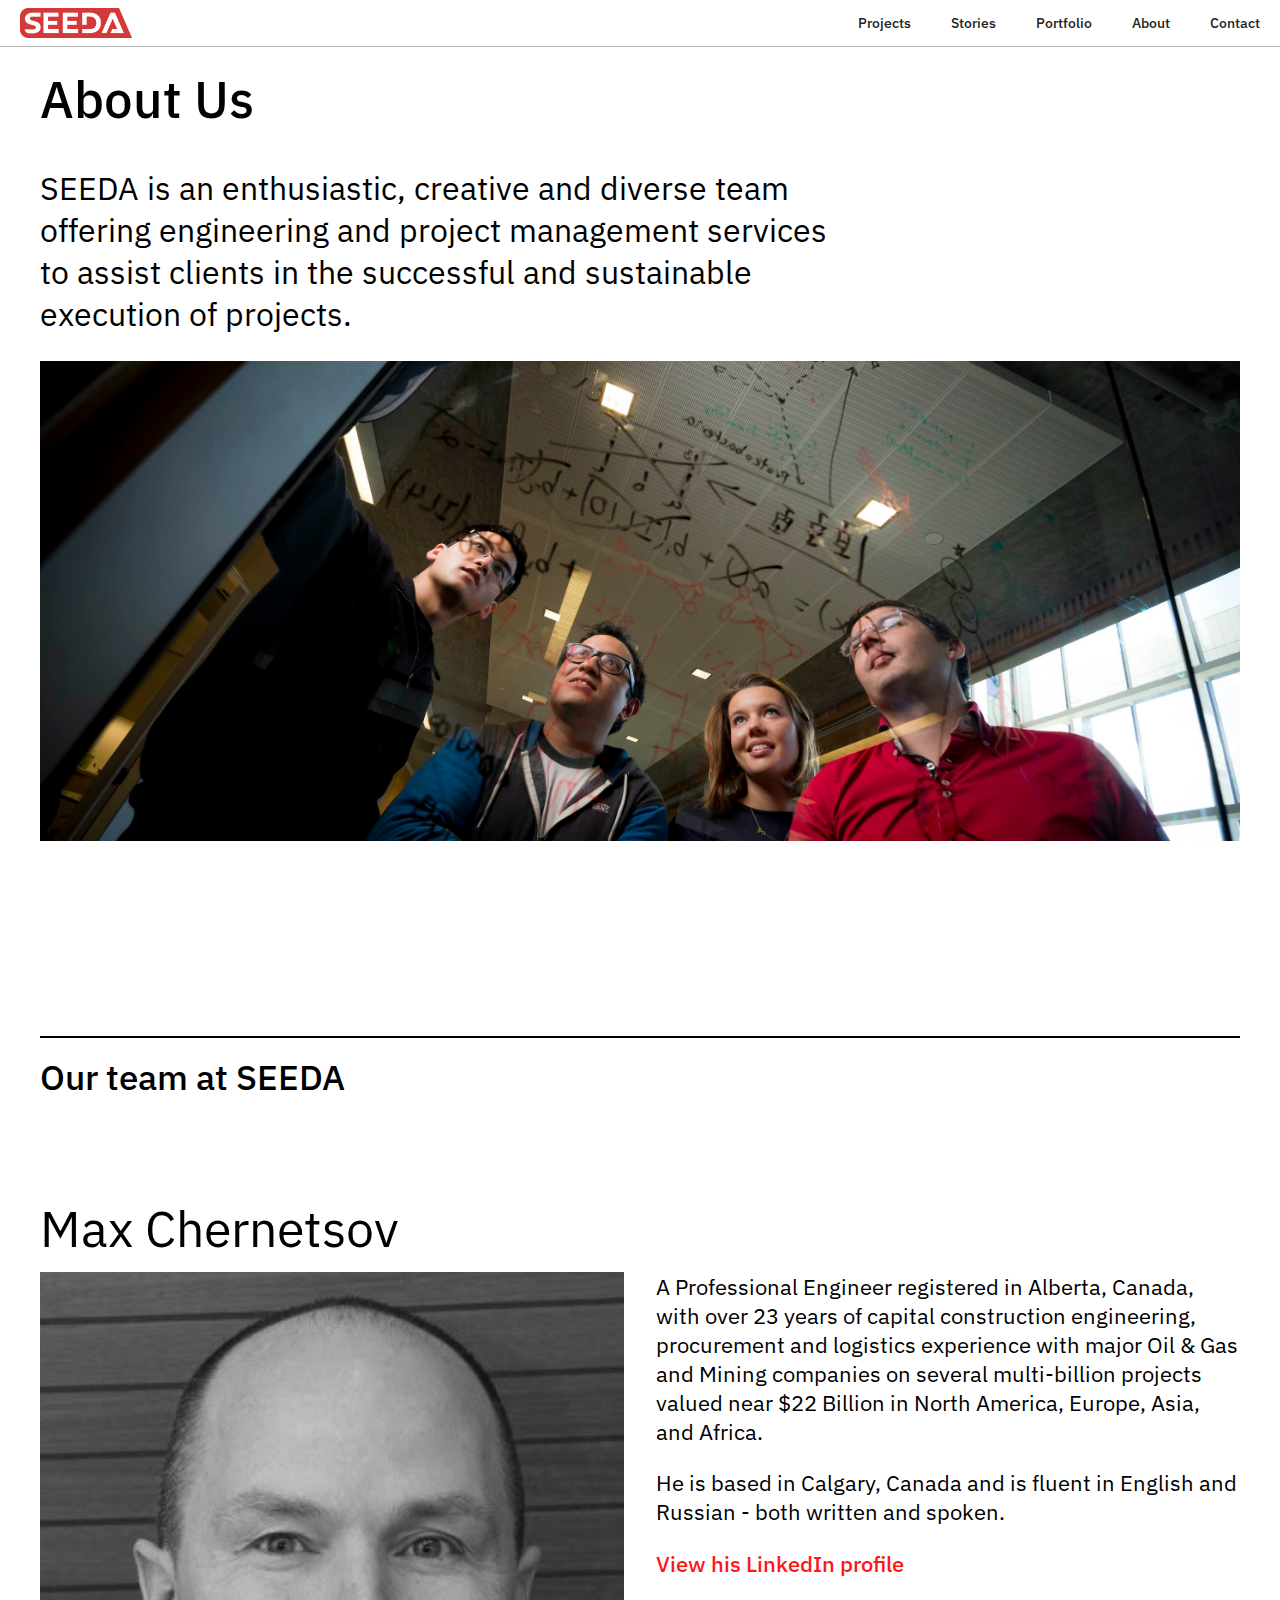
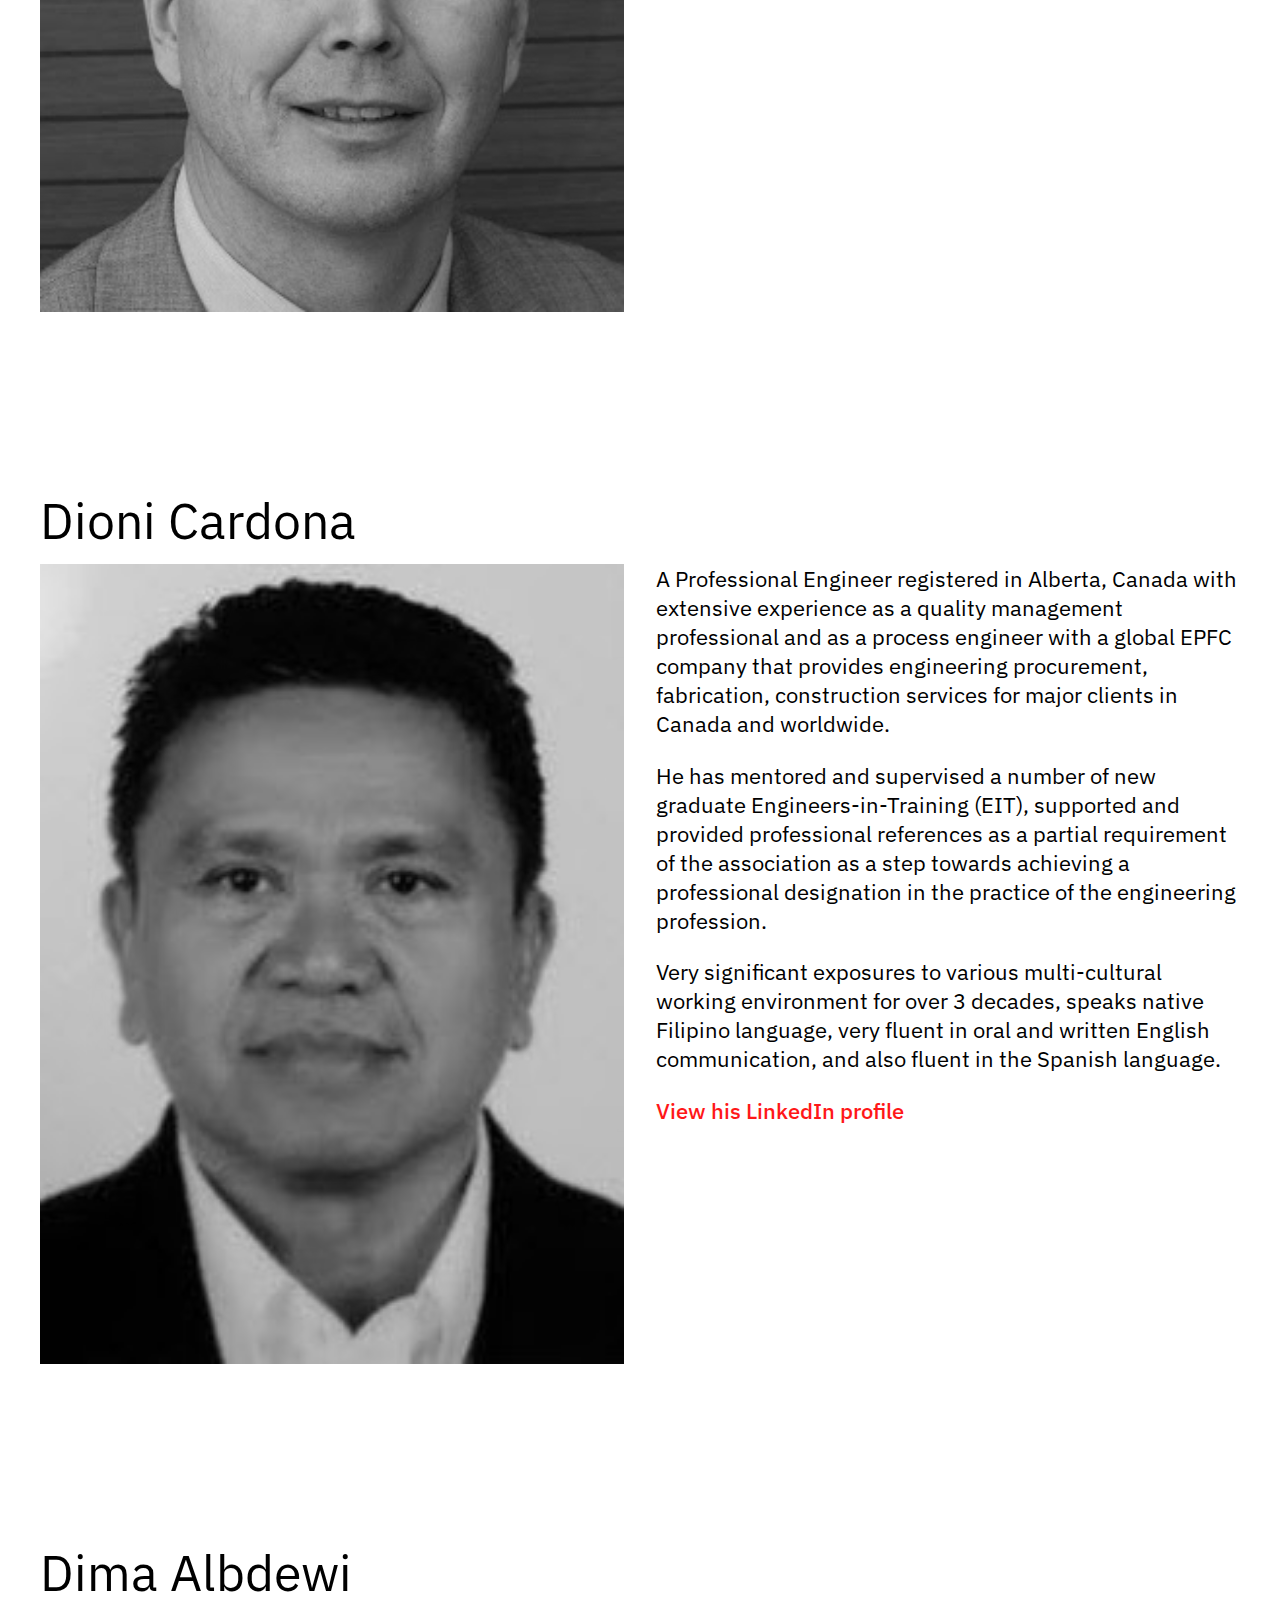
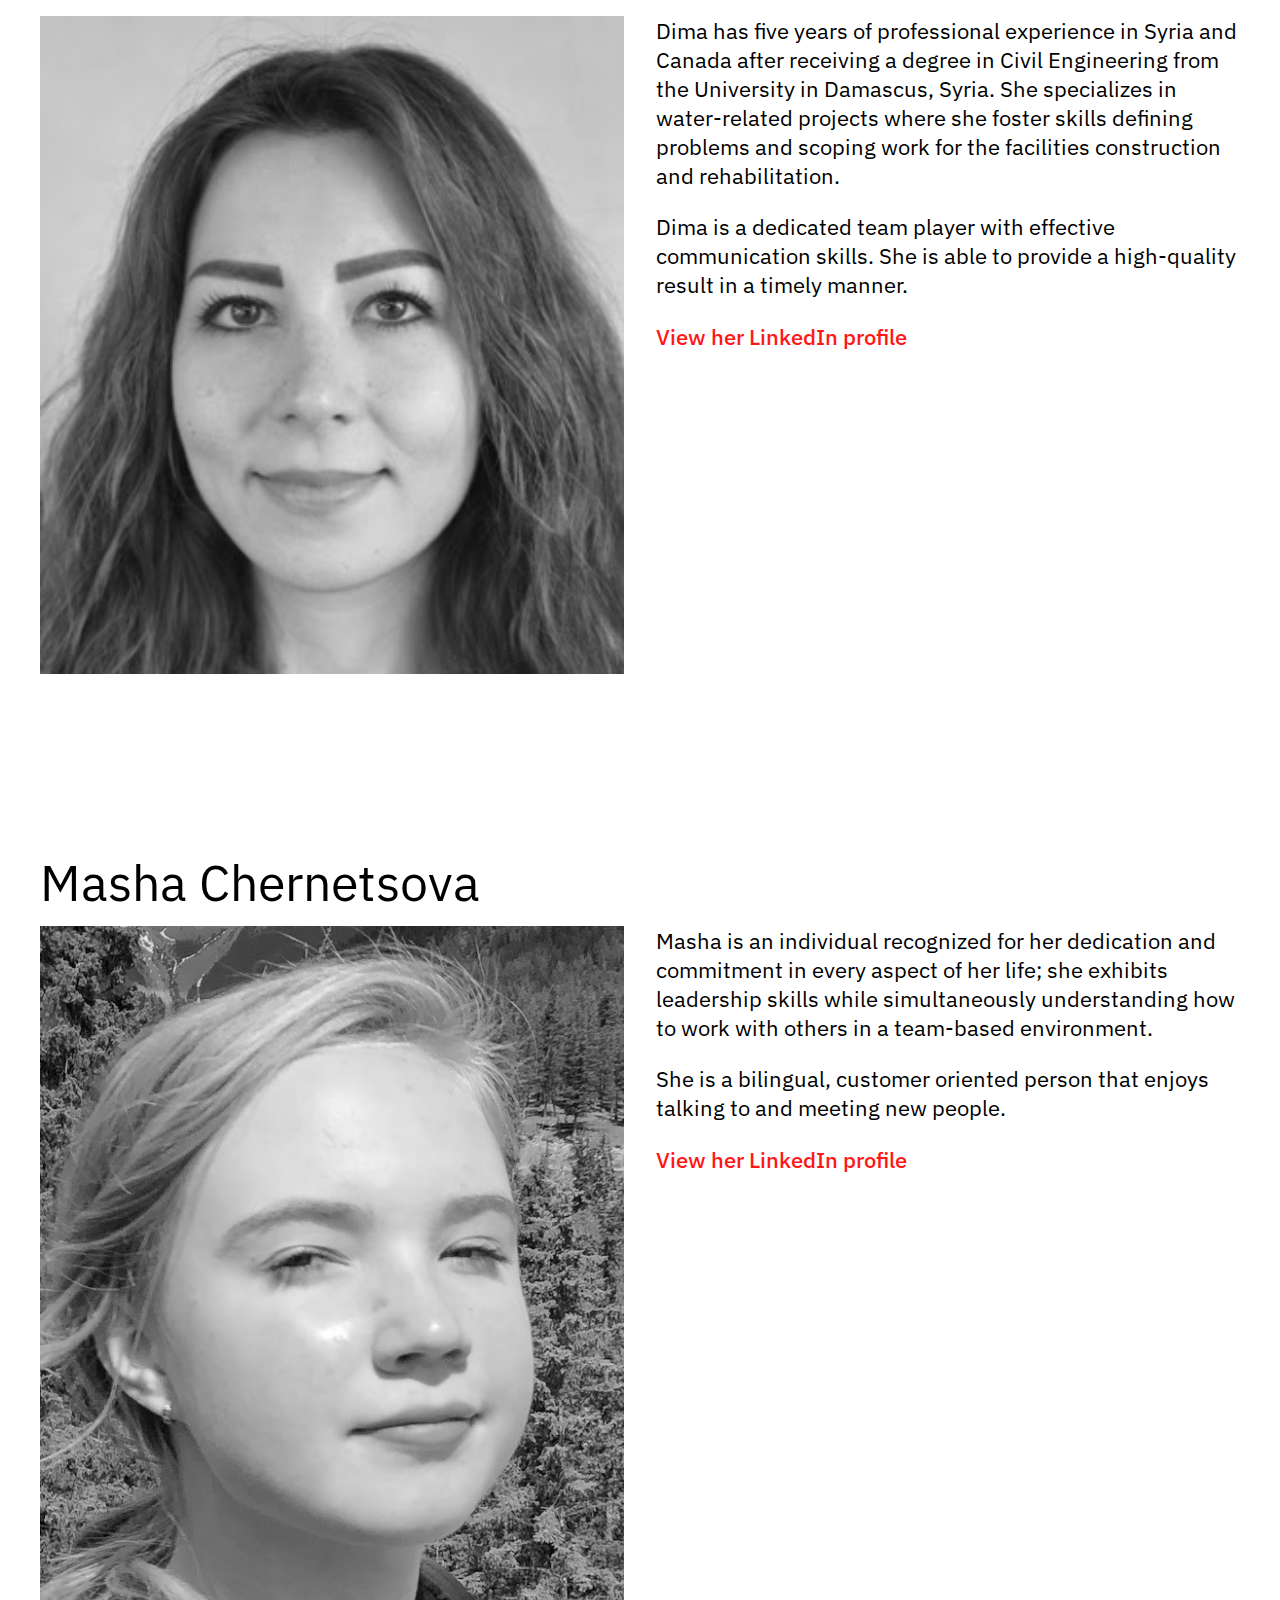
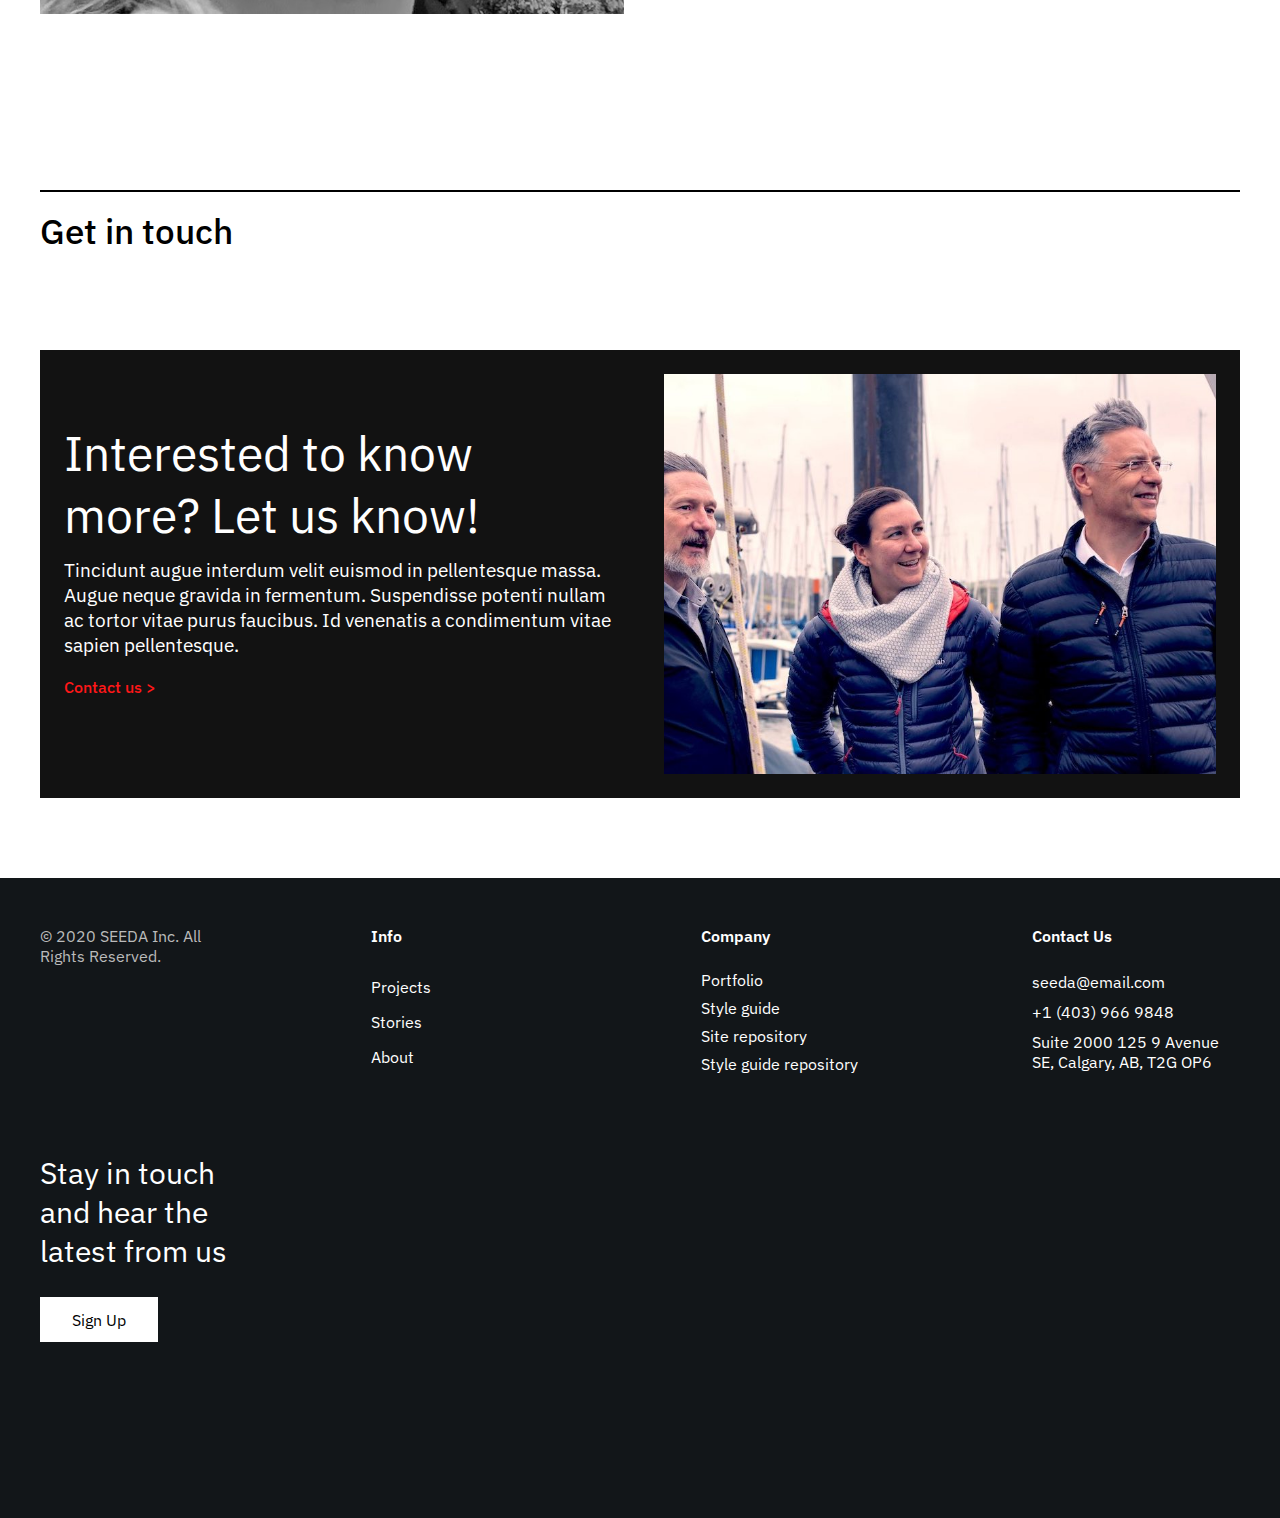
==== commit 40ae2df0: "Added repository links to footer" ====
--- a/P2/pages/about.html
+++ b/P2/pages/about.html
@@ -199,7 +199,8 @@
                 <p>Company</p>
                 <a href="../pages/portfolio.html">Portfolio</a>
                 <a href="http://www.sfu.ca/~pdelfana/IAT339/Style%20Guide/">Style guide</a>
-                <a href="../pages/contact.html">Careers</a>
+                <a href="https://github.com/pdelfan/seeda-website">Site repository</a>
+                <a href="https://github.com/pdelfan/seeda-style-guide">Style guide repository</a>
             </div>
 
             <div class="footer-list">
